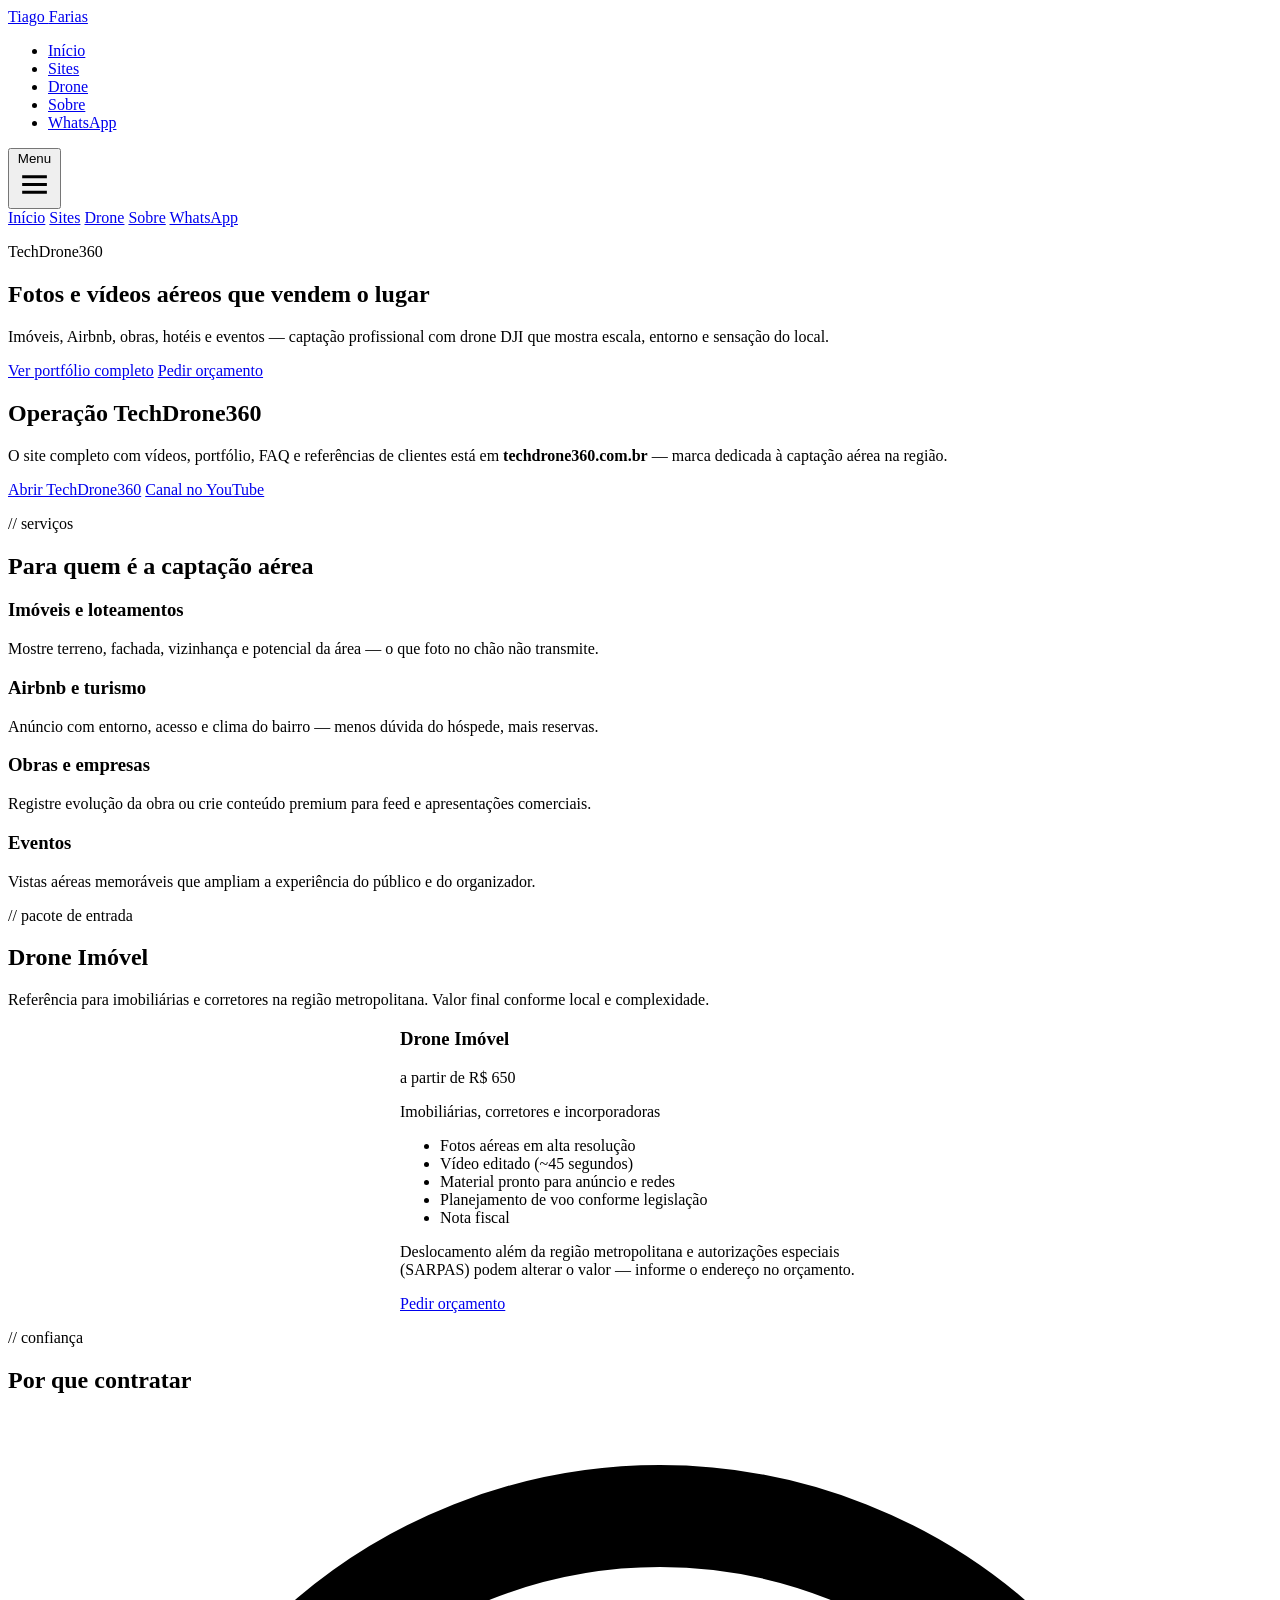
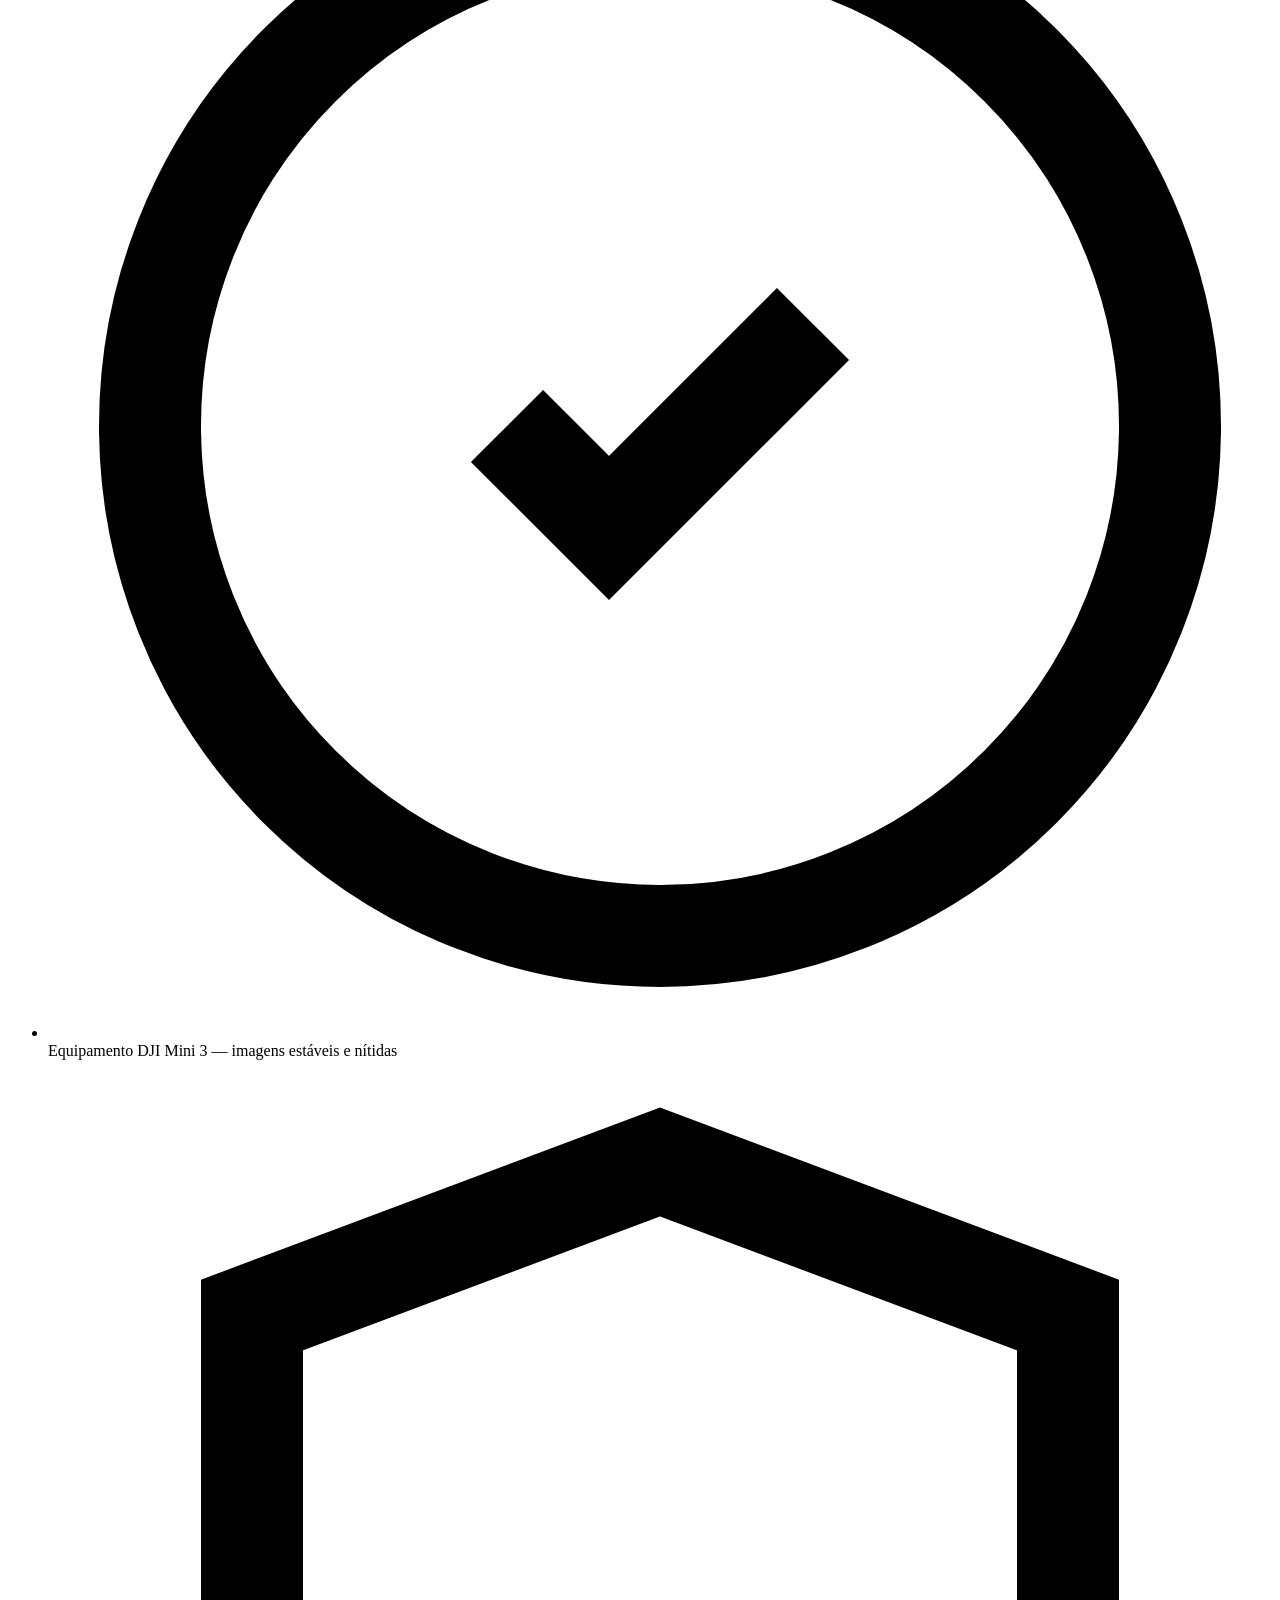
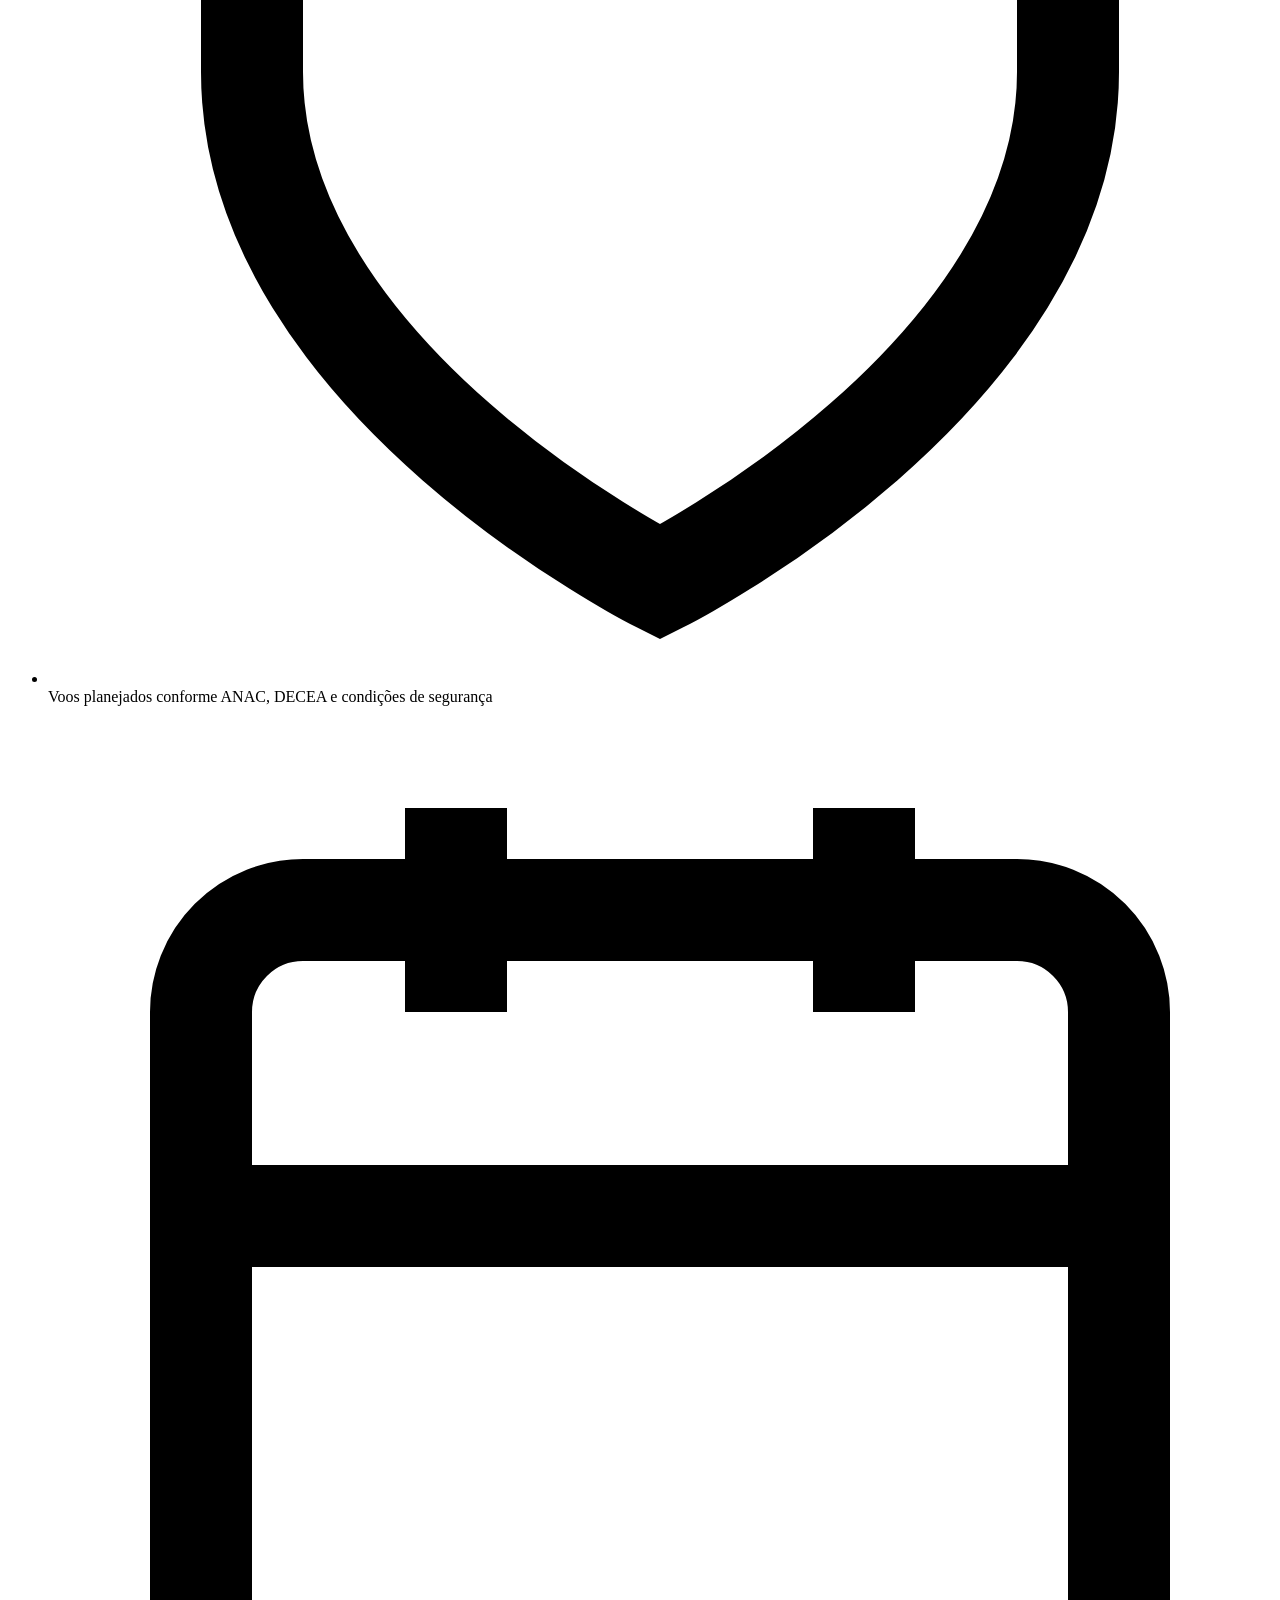
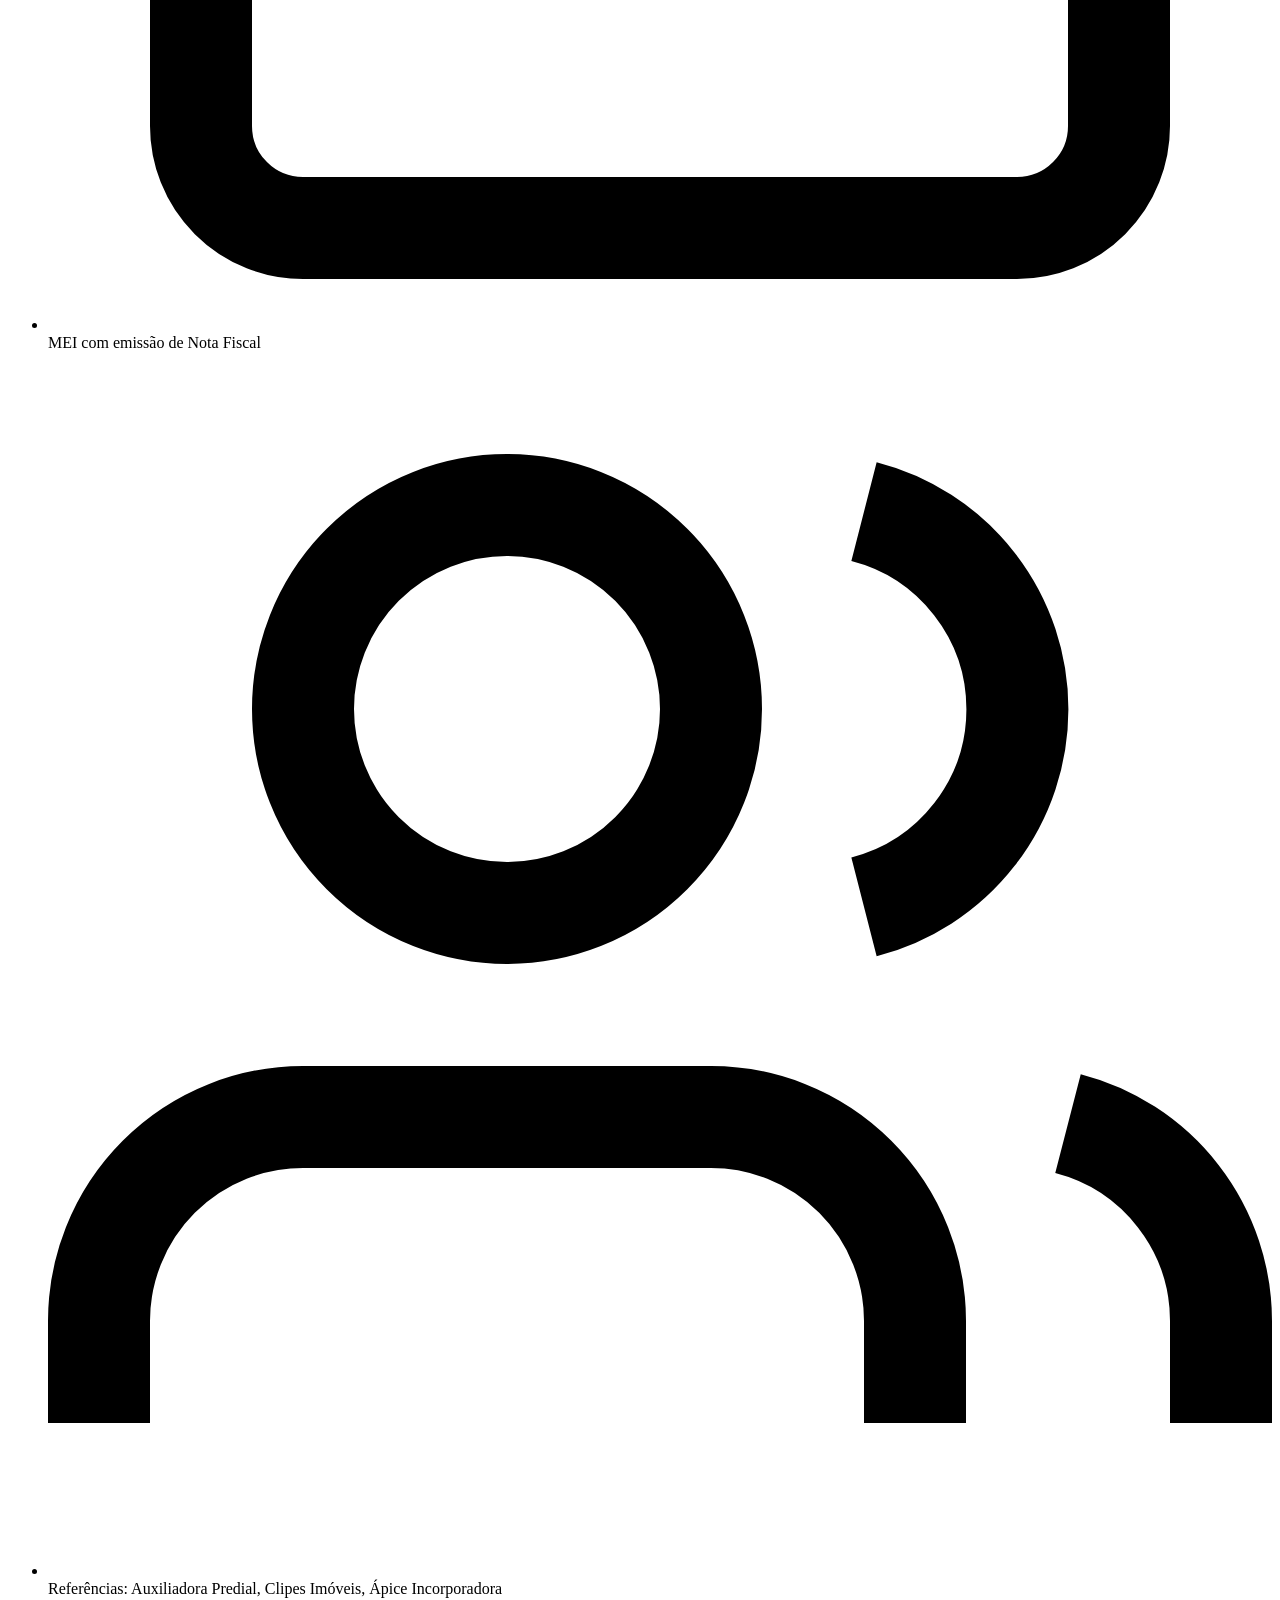
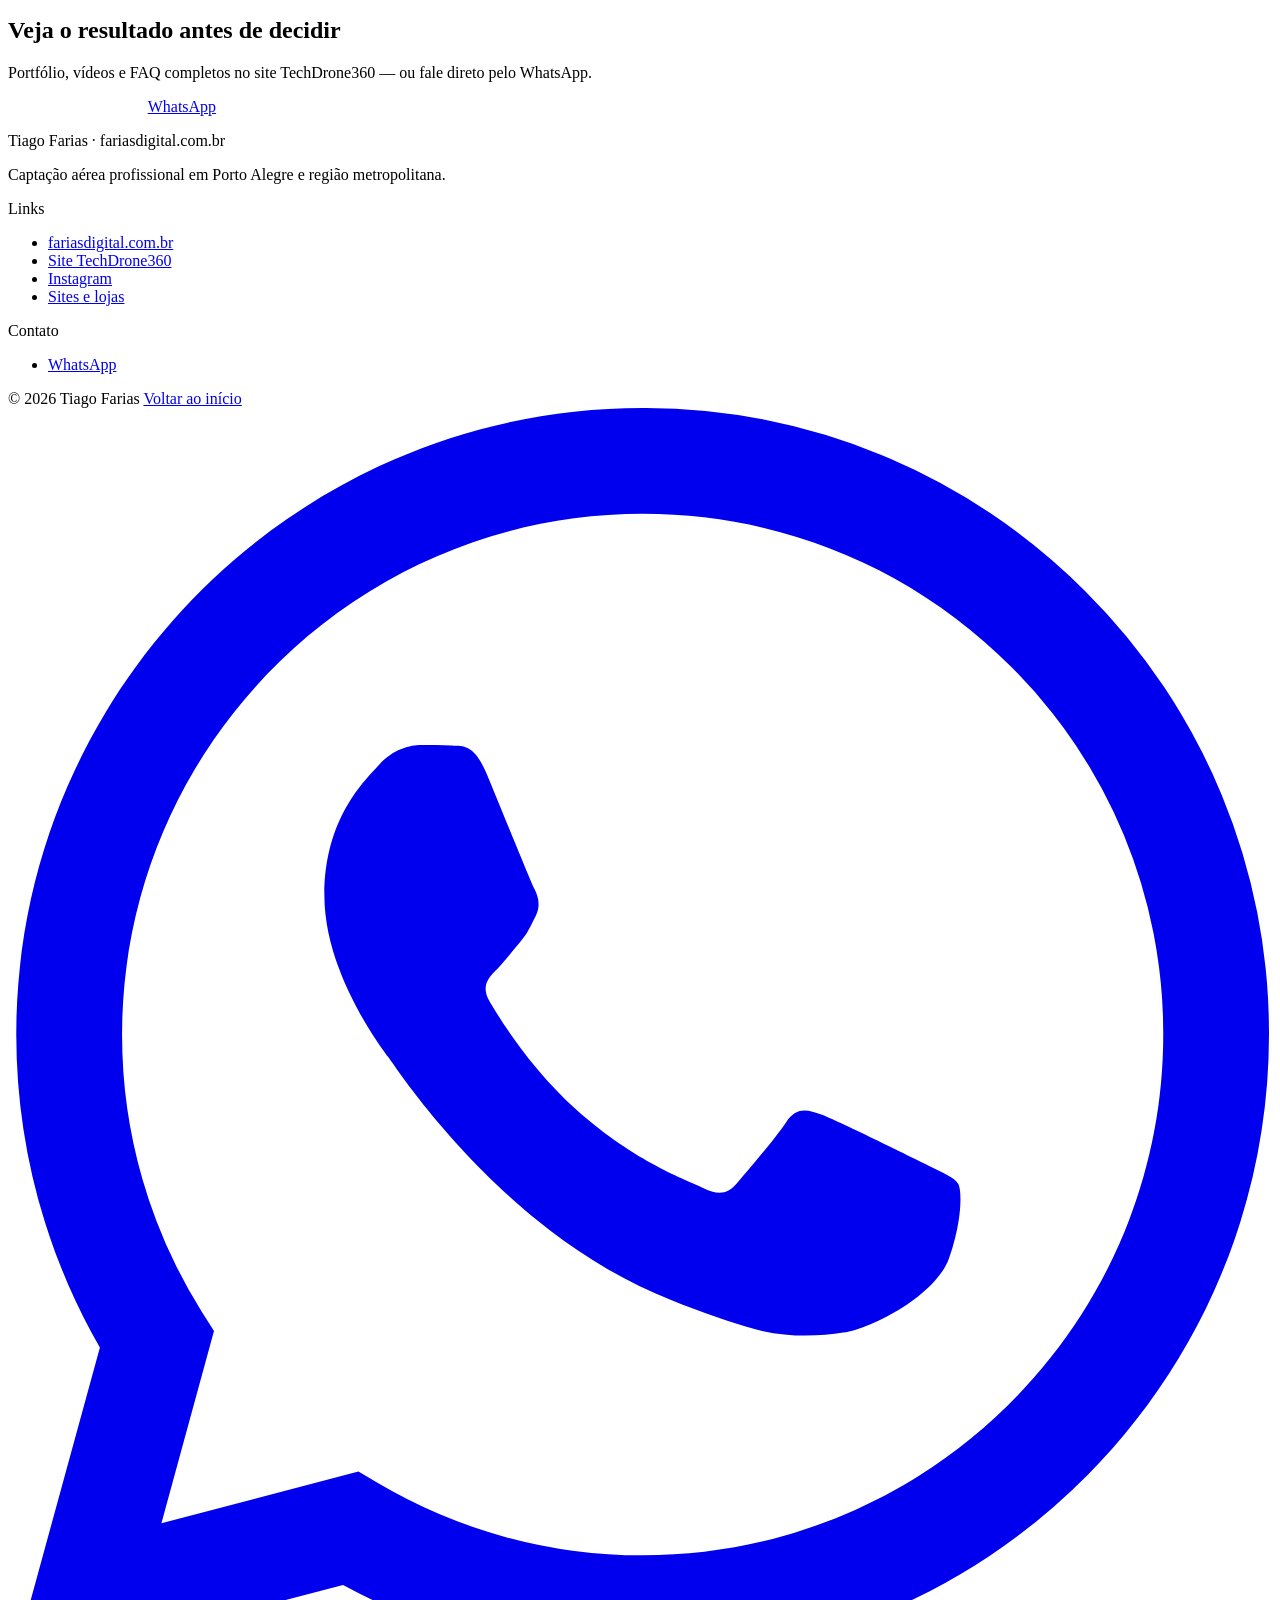
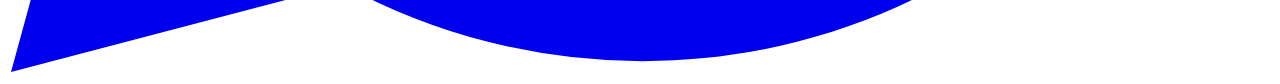
==== drone/index.html @ 65a1ec2e "Align site copy and branding with fariasdigital.com.br as the live domain. Centralize domain referen" ====
<!DOCTYPE html>
<html lang="pt-BR">
<head>
  <meta charset="UTF-8">
  <meta name="viewport" content="width=device-width, initial-scale=1.0, viewport-fit=cover">
  <title>Imagens aéreas com drone | Tiago Farias — TechDrone360</title>
  <meta name="description" content="Fotos e vídeos aéreos com drone DJI para imóveis, Airbnb, obras e eventos. A partir de R$ 650. Nota Fiscal. Porto Alegre e região.">
  <meta name="robots" content="index, follow">
  <link rel="canonical" href="https://fariasdigital.com.br/drone/">
  <link rel="preconnect" href="https://fonts.googleapis.com">
  <link rel="preconnect" href="https://fonts.gstatic.com" crossorigin>
  <meta name="theme-color" content="#060b14">
  <link href="https://fonts.googleapis.com/css2?family=JetBrains+Mono:wght@400;500&family=Plus+Jakarta+Sans:ital,wght@0,400;0,500;0,600;0,700;0,800;1,400&display=swap" rel="stylesheet">
  <link rel="stylesheet" href="../assets/css/main.css">
</head>
<body>
  <div class="scroll-progress" aria-hidden="true"><div class="scroll-progress__bar" data-scroll-progress></div></div>
  <div class="ambient" aria-hidden="true">
    <div class="ambient__grid"></div>
    <div class="ambient__particles" data-particles></div>
    <div class="ambient__cursor" data-cursor-glow></div>
    <div class="ambient__orb ambient__orb--1"></div>
    <div class="ambient__orb ambient__orb--2"></div>
    <div class="ambient__orb ambient__orb--3"></div>
    <div class="ambient__scan"></div>
  </div>
  <header class="site-header">
    <div class="container site-header__inner">
      <a href="../" class="logo">Tiago <span>Farias</span></a>
      <nav aria-label="Principal">
        <ul class="site-nav">
          <li><a href="../">Início</a></li>
          <li><a href="../sites/">Sites</a></li>
          <li><a href="../drone/" class="is-active">Drone</a></li>
          <li><a href="../sobre/">Sobre</a></li>
          <li><a href="#" data-wa="drone" class="btn btn--whatsapp">WhatsApp</a></li>
        </ul>
      </nav>
      <button type="button" class="nav-toggle" data-nav-toggle aria-expanded="false" aria-controls="mobile-nav">
        <span class="sr-only">Menu</span>
        <svg viewBox="0 0 24 24" fill="none" stroke="currentColor" stroke-width="2" aria-hidden="true"><path d="M4 7h16M4 12h16M4 17h16"/></svg>
      </button>
    </div>
    <div class="container mobile-nav" id="mobile-nav" data-mobile-nav>
      <a href="../">Início</a>
      <a href="../sites/">Sites</a>
      <a href="../drone/">Drone</a>
      <a href="../sobre/">Sobre</a>
      <a href="#" data-wa="drone" class="btn btn--whatsapp btn--block">WhatsApp</a>
    </div>
  </header>

  <main>
    <section class="hero hero--compact">
      <div class="container">
        <p class="hero__eyebrow" data-reveal><span class="hero__eyebrow-dot"></span> TechDrone360</p>
        <h1 class="hero__title" data-reveal data-reveal-delay="1">
          <span class="hero__title-line">Fotos e vídeos aéreos que</span>
          <span class="hero__title-line hero__title-line--accent">vendem o lugar</span>
        </h1>
        <p class="hero__subtitle" data-reveal data-reveal-delay="2">Imóveis, Airbnb, obras, hotéis e eventos — captação profissional com drone DJI que mostra escala, entorno e sensação do local.</p>
        <div class="hero__actions" data-reveal data-reveal-delay="3">
          <a href="https://techdrone360.com.br" class="btn btn--primary btn--lg" target="_blank" rel="noopener">Ver portfólio completo</a>
          <a href="#" data-wa="drone" class="btn btn--whatsapp btn--lg">Pedir orçamento</a>
        </div>
      </div>
    </section>

    <section class="section section--alt">
      <div class="container">
        <div class="drone-hero-card" data-reveal="scale">
          <h2 class="drone-hero-card__title">Operação TechDrone360</h2>
          <p>O site completo com vídeos, portfólio, FAQ e referências de clientes está em <strong>techdrone360.com.br</strong> — marca dedicada à captação aérea na região.</p>
          <div class="hero__actions" style="margin-bottom:0;">
            <a href="https://techdrone360.com.br" class="btn btn--outline btn--lg" target="_blank" rel="noopener">Abrir TechDrone360</a>
            <a href="https://www.youtube.com/@techdrone360" class="btn btn--outline btn--lg" target="_blank" rel="noopener">Canal no YouTube</a>
          </div>
        </div>
      </div>
    </section>

    <section class="section">
      <div class="container">
        <header class="section__header" data-reveal>
          <p class="section__eyebrow">// serviços</p>
          <h2 class="section__title">Para quem é a captação aérea</h2>
        </header>
        <div class="service-grid">
          <article class="service-card" data-reveal data-reveal-delay="1" data-tilt>
            <h3 class="service-card__title">Imóveis e loteamentos</h3>
            <p class="service-card__text">Mostre terreno, fachada, vizinhança e potencial da área — o que foto no chão não transmite.</p>
          </article>
          <article class="service-card" data-reveal data-reveal-delay="2" data-tilt>
            <h3 class="service-card__title">Airbnb e turismo</h3>
            <p class="service-card__text">Anúncio com entorno, acesso e clima do bairro — menos dúvida do hóspede, mais reservas.</p>
          </article>
          <article class="service-card" data-reveal data-reveal-delay="3" data-tilt>
            <h3 class="service-card__title">Obras e empresas</h3>
            <p class="service-card__text">Registre evolução da obra ou crie conteúdo premium para feed e apresentações comerciais.</p>
          </article>
          <article class="service-card" data-reveal data-reveal-delay="4" data-tilt>
            <h3 class="service-card__title">Eventos</h3>
            <p class="service-card__text">Vistas aéreas memoráveis que ampliam a experiência do público e do organizador.</p>
          </article>
        </div>
      </div>
    </section>

    <section class="section section--alt" id="pacote-drone">
      <div class="container">
        <header class="section__header section__header--center" data-reveal>
          <p class="section__eyebrow">// pacote de entrada</p>
          <h2 class="section__title">Drone Imóvel</h2>
          <p class="section__lead">Referência para imobiliárias e corretores na região metropolitana. Valor final conforme local e complexidade.</p>
        </header>
        <article class="package-card package-card--featured" style="max-width:480px;margin-inline:auto;" data-reveal="scale" data-reveal-delay="1">
          <h3 class="package-card__name">Drone Imóvel</h3>
          <p class="package-card__price">a partir de R$ 650</p>
          <p class="package-card__audience">Imobiliárias, corretores e incorporadoras</p>
          <ul class="package-card__list">
            <li>Fotos aéreas em alta resolução</li>
            <li>Vídeo editado (~45 segundos)</li>
            <li>Material pronto para anúncio e redes</li>
            <li>Planejamento de voo conforme legislação</li>
            <li>Nota fiscal</li>
          </ul>
          <p class="package-card__note">Deslocamento além da região metropolitana e autorizações especiais (SARPAS) podem alterar o valor — informe o endereço no orçamento.</p>
          <a href="#" data-wa="pacoteDrone" class="btn btn--whatsapp btn--block">Pedir orçamento</a>
        </article>
      </div>
    </section>

    <section class="section">
      <div class="container">
        <header class="section__header" data-reveal>
          <p class="section__eyebrow">// confiança</p>
          <h2 class="section__title">Por que contratar</h2>
        </header>
        <ul class="trust-bar" style="flex-direction:column;align-items:flex-start;gap:0.85rem;" data-reveal data-reveal-delay="1">
          <li>
            <svg viewBox="0 0 24 24" fill="none" stroke="currentColor" stroke-width="2" aria-hidden="true"><path d="M9 12l2 2 4-4"/><circle cx="12" cy="12" r="10"/></svg>
            Equipamento DJI Mini 3 — imagens estáveis e nítidas
          </li>
          <li>
            <svg viewBox="0 0 24 24" fill="none" stroke="currentColor" stroke-width="2" aria-hidden="true"><path d="M12 22s8-4 8-10V5l-8-3-8 3v7c0 6 8 10 8 10z"/></svg>
            Voos planejados conforme ANAC, DECEA e condições de segurança
          </li>
          <li>
            <svg viewBox="0 0 24 24" fill="none" stroke="currentColor" stroke-width="2" aria-hidden="true"><rect x="3" y="4" width="18" height="18" rx="2"/><path d="M16 2v4M8 2v4M3 10h18"/></svg>
            MEI com emissão de Nota Fiscal
          </li>
          <li>
            <svg viewBox="0 0 24 24" fill="none" stroke="currentColor" stroke-width="2" aria-hidden="true"><path d="M17 21v-2a4 4 0 0 0-4-4H5a4 4 0 0 0-4 4v2"/><circle cx="9" cy="7" r="4"/><path d="M23 21v-2a4 4 0 0 0-3-3.87M16 3.13a4 4 0 0 1 0 7.75"/></svg>
            Referências: Auxiliadora Predial, Clipes Imóveis, Ápice Incorporadora
          </li>
        </ul>
      </div>
    </section>

    <section class="cta-band">
      <div class="container">
        <h2 class="cta-band__title" data-reveal>Veja o resultado antes de decidir</h2>
        <p class="cta-band__text" data-reveal data-reveal-delay="1">Portfólio, vídeos e FAQ completos no site TechDrone360 — ou fale direto pelo WhatsApp.</p>
        <div class="hero__actions" style="justify-content:center;margin-bottom:0;" data-reveal data-reveal-delay="2">
          <a href="https://techdrone360.com.br" class="btn btn--outline btn--lg" style="border-color:rgba(255,255,255,0.4);color:#fff;" target="_blank" rel="noopener">techdrone360.com.br</a>
          <a href="#" data-wa="drone" class="btn btn--whatsapp btn--lg">WhatsApp</a>
        </div>
      </div>
    </section>
  </main>

  <footer class="site-footer">
    <div class="container">
      <div class="footer-grid">
        <div>
          <p class="footer__brand">Tiago Farias · <span data-dominio>fariasdigital.com.br</span></p>
          <p>Captação aérea profissional em <span data-region></span>.</p>
        </div>
        <div>
          <p class="footer__title">Links</p>
          <ul class="footer__links">
            <li><a href="#" data-dominio-link data-dominio>fariasdigital.com.br</a></li>
            <li><a href="https://techdrone360.com.br" target="_blank" rel="noopener">Site TechDrone360</a></li>
            <li><a href="https://www.instagram.com/techdrone360/" target="_blank" rel="noopener">Instagram</a></li>
            <li><a href="../sites/">Sites e lojas</a></li>
          </ul>
        </div>
        <div>
          <p class="footer__title">Contato</p>
          <ul class="footer__links">
            <li><a href="#" data-wa="drone">WhatsApp</a></li>
          </ul>
        </div>
      </div>
      <div class="footer__bottom">
        <span>© <span data-year></span> Tiago Farias</span>
        <a href="../">Voltar ao início</a>
      </div>
    </div>
  </footer>

  <a href="#" data-wa="drone" class="wa-float" aria-label="WhatsApp">
    <svg viewBox="0 0 24 24" fill="currentColor" aria-hidden="true"><path d="M17.472 14.382c-.297-.149-1.758-.867-2.03-.967-.273-.099-.471-.148-.67.15-.197.297-.767.966-.94 1.164-.173.199-.347.223-.644.075-.297-.15-1.255-.463-2.39-1.475-.883-.788-1.48-1.761-1.653-2.059-.173-.297-.018-.458.13-.606.134-.133.298-.347.446-.52.149-.174.198-.298.298-.497.099-.198.05-.371-.025-.52-.075-.149-.669-1.612-.916-2.207-.242-.579-.487-.5-.669-.51-.173-.008-.371-.01-.57-.01-.198 0-.52.074-.792.372-.272.297-1.04 1.016-1.04 2.479 0 1.462 1.065 2.875 1.213 3.074.149.198 2.096 3.2 5.077 4.487.709.306 1.262.489 1.694.625.712.227 1.36.195 1.871.118.571-.085 1.758-.719 2.006-1.413.248-.694.248-1.289.173-1.413-.074-.124-.272-.198-.57-.347m-5.421 7.403h-.004a9.87 9.87 0 01-5.031-1.378l-.361-.214-3.741.982.998-3.648-.235-.374a9.86 9.86 0 01-1.51-5.26c.001-5.45 4.436-9.884 9.888-9.884 2.64 0 5.122 1.03 6.988 2.898a9.825 9.825 0 012.893 6.994c-.003 5.45-4.435 9.884-9.884 9.884m8.413-18.297A11.815 11.815 0 0012.05 0C5.495 0 .16 5.335.157 11.892c0 2.096.547 4.142 1.588 5.945L.057 24l6.305-1.654a11.882 11.882 0 005.683 1.448h.005c6.554 0 11.89-5.335 11.893-11.893a11.821 11.821 0 00-3.48-8.413z"/></svg>
  </a>

  <script src="../assets/js/config.js"></script>
  <script src="../assets/js/animations.js"></script>
  <script src="../assets/js/main.js"></script>
</body>
</html>
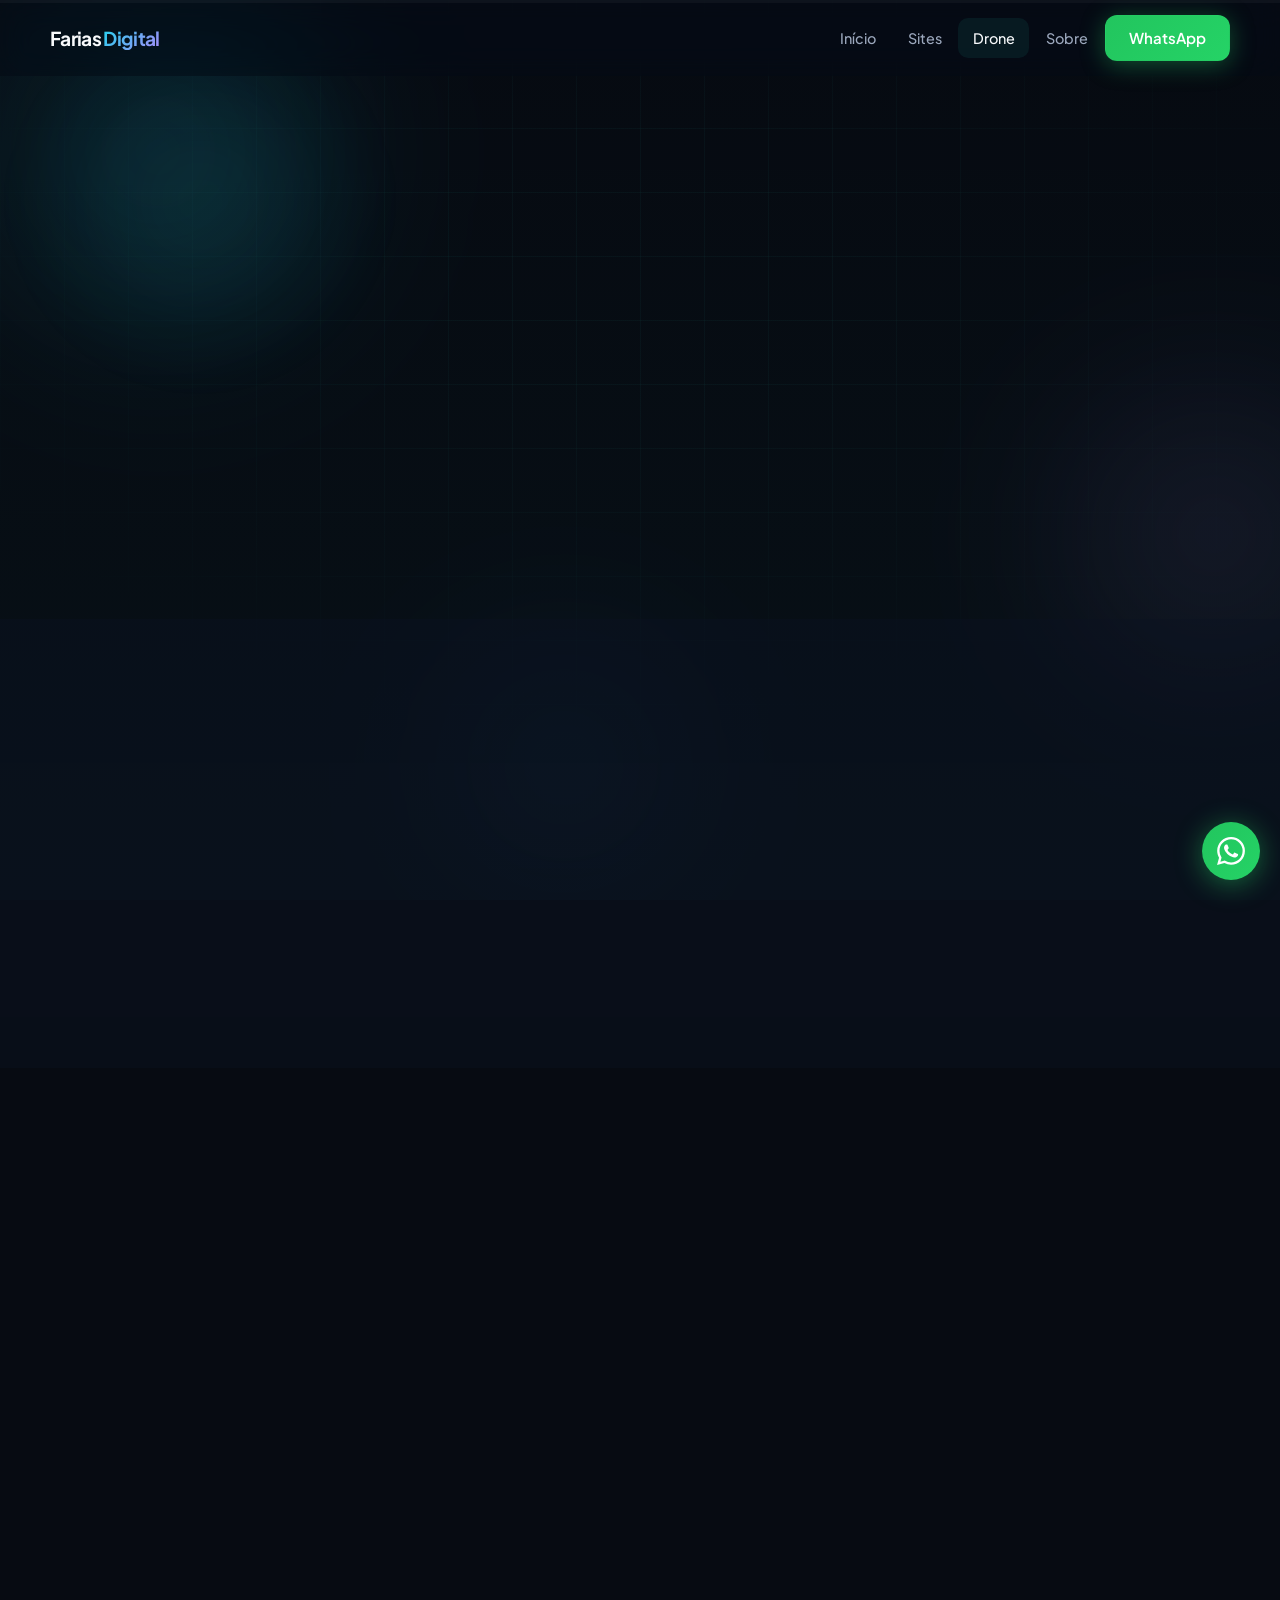
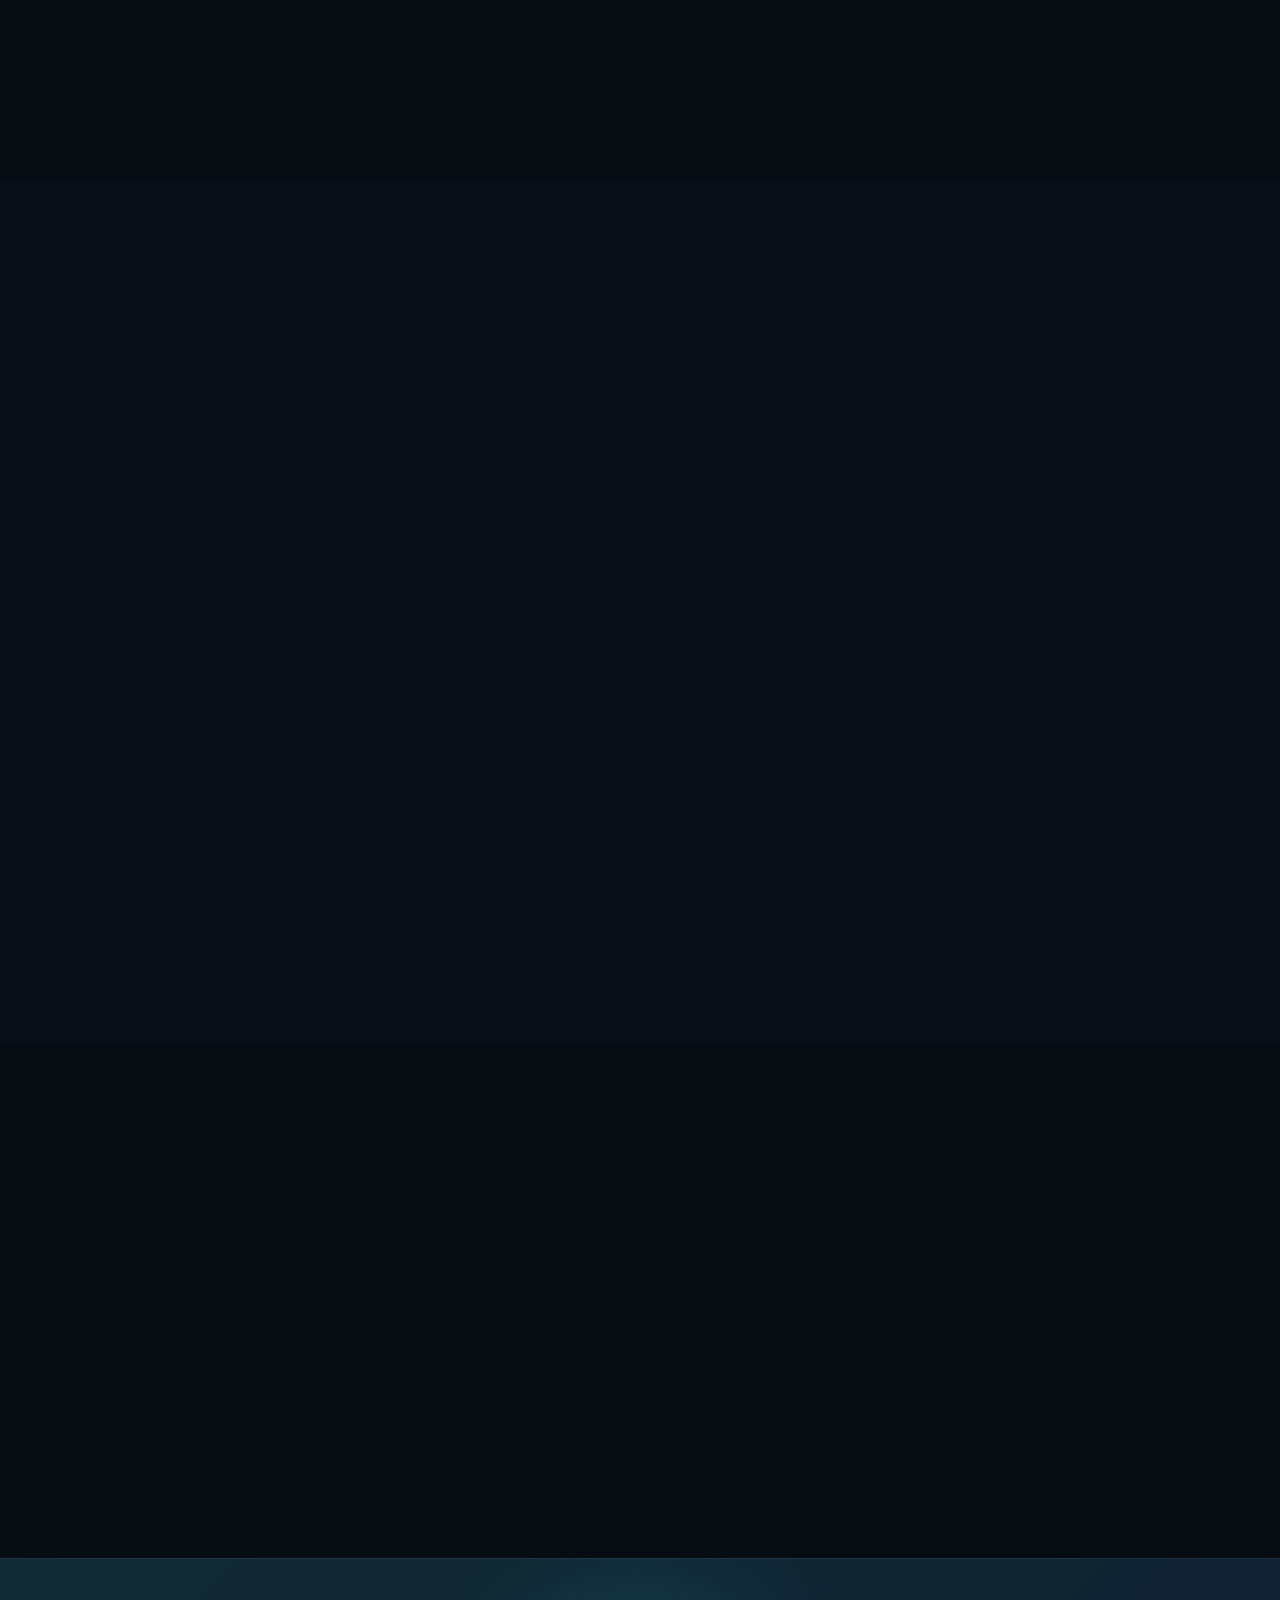
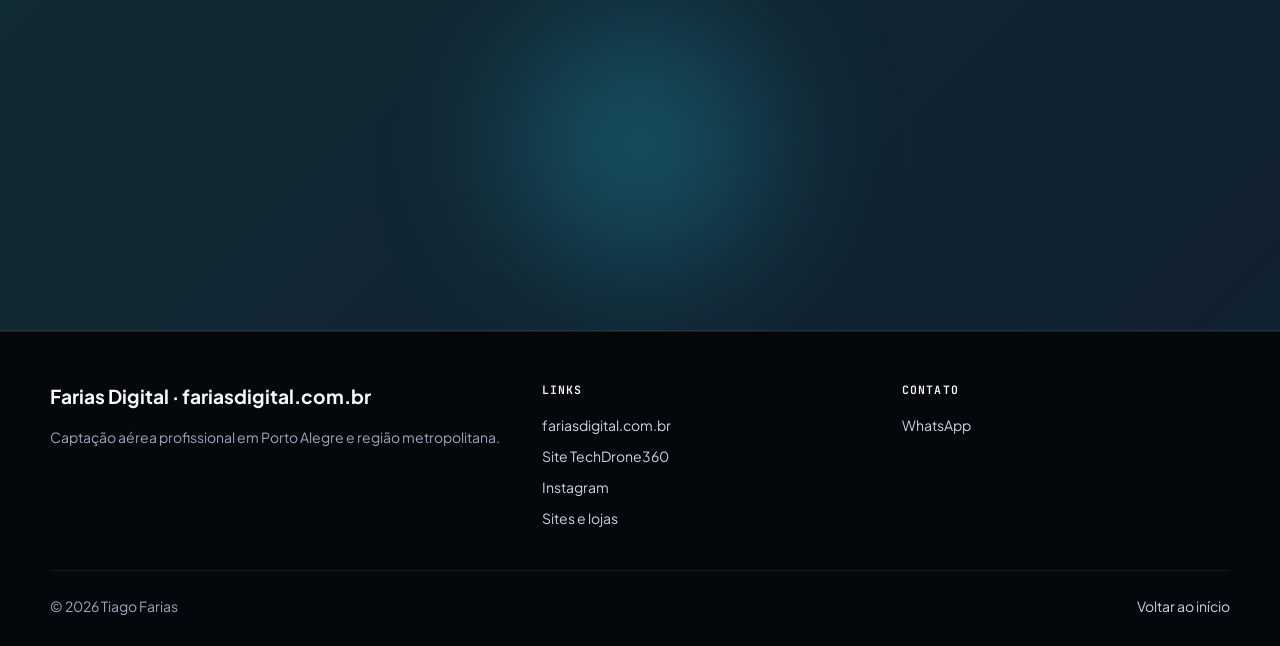
==== commit 9f553862: "Improve local SEO with meta tags, structured data, and FAQ section. Add Open Graph, geo tags, JSON-L" ====
--- a/drone/index.html
+++ b/drone/index.html
@@ -1,17 +1,33 @@
 <!DOCTYPE html>
-<html lang="pt-BR">
+<html lang="pt-BR" data-seo-page="drone">
 <head>
   <meta charset="UTF-8">
   <meta name="viewport" content="width=device-width, initial-scale=1.0, viewport-fit=cover">
-  <title>Imagens aéreas com drone | Tiago Farias — TechDrone360</title>
-  <meta name="description" content="Fotos e vídeos aéreos com drone DJI para imóveis, Airbnb, obras e eventos. A partir de R$ 650. Nota Fiscal. Porto Alegre e região.">
-  <meta name="robots" content="index, follow">
+  <title>Drone para Imóveis e Empresas em Porto Alegre | Farias Digital</title>
+  <meta name="description" content="Fotos e vídeos aéreos 4K com drone DJI para imóveis, Airbnb, obras e eventos. A partir de R$ 650. Nota Fiscal. Porto Alegre e região metropolitana.">
+  <meta name="robots" content="index, follow, max-image-preview:large, max-snippet:-1, max-video-preview:-1">
+  <meta name="geo.region" content="BR-RS">
+  <meta name="geo.placename" content="Porto Alegre">
+  <meta name="ICBM" content="-30.0346, -51.2177">
   <link rel="canonical" href="https://fariasdigital.com.br/drone/">
+  <link rel="icon" href="../assets/img/favicon.svg" type="image/svg+xml">
   <link rel="preconnect" href="https://fonts.googleapis.com">
   <link rel="preconnect" href="https://fonts.gstatic.com" crossorigin>
   <meta name="theme-color" content="#060b14">
   <link href="https://fonts.googleapis.com/css2?family=JetBrains+Mono:wght@400;500&family=Plus+Jakarta+Sans:ital,wght@0,400;0,500;0,600;0,700;0,800;1,400&display=swap" rel="stylesheet">
   <link rel="stylesheet" href="../assets/css/main.css">
+  <meta property="og:type" content="website">
+  <meta property="og:title" content="Drone para Imóveis e Empresas em Porto Alegre | Farias Digital">
+  <meta property="og:description" content="Fotos e vídeos aéreos 4K com drone DJI para imóveis, Airbnb, obras e eventos. A partir de R$ 650.">
+  <meta property="og:url" content="https://fariasdigital.com.br/drone/">
+  <meta property="og:site_name" content="Farias Digital">
+  <meta property="og:locale" content="pt_BR">
+  <meta property="og:image" content="https://fariasdigital.com.br/assets/img/og-image.png">
+  <meta property="og:image:alt" content="Farias Digital — captação aérea com drone em Porto Alegre">
+  <meta name="twitter:card" content="summary_large_image">
+  <meta name="twitter:title" content="Drone para Imóveis e Empresas em Porto Alegre | Farias Digital">
+  <meta name="twitter:description" content="Fotos e vídeos aéreos 4K com drone DJI. A partir de R$ 650. Nota Fiscal.">
+  <meta name="twitter:image" content="https://fariasdigital.com.br/assets/img/og-image.png">
 </head>
 <body>
   <div class="scroll-progress" aria-hidden="true"><div class="scroll-progress__bar" data-scroll-progress></div></div>
@@ -26,7 +42,7 @@
   </div>
   <header class="site-header">
     <div class="container site-header__inner">
-      <a href="../" class="logo">Tiago <span>Farias</span></a>
+      <a href="../" class="logo" data-logo>Farias <span>Digital</span></a>
       <nav aria-label="Principal">
         <ul class="site-nav">
           <li><a href="../">Início</a></li>
@@ -173,7 +189,7 @@
     <div class="container">
       <div class="footer-grid">
         <div>
-          <p class="footer__brand">Tiago Farias · <span data-dominio>fariasdigital.com.br</span></p>
+          <p class="footer__brand">Farias Digital · <span data-dominio>fariasdigital.com.br</span></p>
           <p>Captação aérea profissional em <span data-region></span>.</p>
         </div>
         <div>
@@ -204,6 +220,7 @@
   </a>
 
   <script src="../assets/js/config.js"></script>
+  <script src="../assets/js/seo.js"></script>
   <script src="../assets/js/animations.js"></script>
   <script src="../assets/js/main.js"></script>
 </body>
--- a/assets/css/main.css
+++ b/assets/css/main.css
@@ -0,0 +1,2379 @@
+:root {
+  --color-bg: #070b12;
+  --color-bg-elevated: #0d1320;
+  --color-surface: rgba(17, 24, 39, 0.72);
+  --color-surface-solid: #131b2e;
+  --color-surface-light: rgba(255, 255, 255, 0.03);
+  --color-text: #f8fafc;
+  --color-muted: #9ca8bd;
+  --color-border: rgba(148, 163, 184, 0.12);
+  --color-border-bright: rgba(6, 182, 212, 0.38);
+  --color-primary: #22d3ee;
+  --color-primary-dark: #06b6d4;
+  --color-primary-glow: rgba(34, 211, 238, 0.35);
+  --color-accent: #a78bfa;
+  --color-accent-glow: rgba(167, 139, 250, 0.35);
+  --color-whatsapp: #25d366;
+  --color-whatsapp-dark: #1da851;
+  --font-sans: 'Plus Jakarta Sans', system-ui, -apple-system, sans-serif;
+  --font-display: 'Plus Jakarta Sans', system-ui, -apple-system, sans-serif;
+  --font-mono: 'JetBrains Mono', ui-monospace, monospace;
+  /* Type scale */
+  --text-xs: 0.75rem;
+  --text-sm: 0.875rem;
+  --text-base: 1rem;
+  --text-lg: 1.125rem;
+  --text-xl: 1.25rem;
+  --text-2xl: clamp(1.75rem, 3.5vw, 2.25rem);
+  --text-hero: clamp(2.125rem, 5.2vw, 3.5rem);
+  --text-hero-accent: clamp(2.375rem, 5.8vw, 3.85rem);
+  --leading-tight: 1.1;
+  --leading-snug: 1.35;
+  --leading-body: 1.7;
+  --tracking-tight: -0.035em;
+  --tracking-tighter: -0.045em;
+  --tracking-wide: 0.12em;
+  --radius: 14px;
+  --radius-lg: 22px;
+  --shadow: 0 8px 32px rgba(0, 0, 0, 0.35);
+  --shadow-glow: 0 0 60px rgba(45, 212, 191, 0.12);
+  --max-width: 1180px;
+  --header-h: 76px;
+  --ease-out-expo: cubic-bezier(0.16, 1, 0.3, 1);
+  --ease-spring: cubic-bezier(0.34, 1.56, 0.64, 1);
+}
+
+*, *::before, *::after { box-sizing: border-box; }
+
+html {
+  scroll-behavior: smooth;
+  -webkit-text-size-adjust: 100%;
+}
+
+body {
+  margin: 0;
+  font-family: var(--font-sans);
+  font-size: var(--text-base);
+  font-weight: 400;
+  line-height: var(--leading-body);
+  color: var(--color-text);
+  background: var(--color-bg);
+  overflow-x: hidden;
+  -webkit-font-smoothing: antialiased;
+  -moz-osx-font-smoothing: grayscale;
+  text-rendering: optimizeLegibility;
+  font-feature-settings: 'kern' 1, 'liga' 1, 'calt' 1;
+}
+
+img { max-width: 100%; height: auto; display: block; }
+
+a { color: var(--color-primary); text-decoration: none; transition: color 0.2s; }
+a:hover { color: var(--color-accent); }
+
+.sr-only {
+  position: absolute;
+  width: 1px; height: 1px;
+  padding: 0; margin: -1px;
+  overflow: hidden;
+  clip: rect(0, 0, 0, 0);
+  white-space: nowrap;
+  border: 0;
+}
+
+/* —— Ambient background —— */
+.ambient {
+  position: fixed;
+  inset: 0;
+  z-index: -1;
+  pointer-events: none;
+  overflow: hidden;
+}
+
+.ambient__grid {
+  position: absolute;
+  inset: 0;
+  background-image:
+    linear-gradient(rgba(45, 212, 191, 0.04) 1px, transparent 1px),
+    linear-gradient(90deg, rgba(45, 212, 191, 0.04) 1px, transparent 1px);
+  background-size: 64px 64px;
+  mask-image: radial-gradient(ellipse 80% 70% at 50% 30%, black 20%, transparent 75%);
+  animation: grid-drift 40s linear infinite;
+}
+
+.ambient__orb {
+  position: absolute;
+  border-radius: 50%;
+  filter: blur(80px);
+  opacity: 0.55;
+  animation: orb-float 18s ease-in-out infinite;
+}
+
+.ambient__orb--1 {
+  width: 520px; height: 520px;
+  top: -12%; left: -8%;
+  background: radial-gradient(circle, rgba(34, 211, 238, 0.28), transparent 70%);
+}
+
+.ambient__orb--2 {
+  width: 440px; height: 440px;
+  top: 35%; right: -12%;
+  background: radial-gradient(circle, rgba(167, 139, 250, 0.22), transparent 70%);
+  animation-delay: -6s;
+  animation-duration: 22s;
+}
+
+.ambient__orb--3 {
+  width: 360px; height: 360px;
+  bottom: -5%; left: 30%;
+  background: radial-gradient(circle, rgba(59, 130, 246, 0.18), transparent 70%);
+  animation-delay: -12s;
+  animation-duration: 26s;
+}
+
+.ambient__scan {
+  position: absolute;
+  inset: 0;
+  background: linear-gradient(180deg, transparent 0%, rgba(45, 212, 191, 0.03) 50%, transparent 100%);
+  background-size: 100% 200%;
+  animation: scan-line 8s ease-in-out infinite;
+}
+
+@keyframes grid-drift {
+  0% { transform: translate(0, 0); }
+  100% { transform: translate(64px, 64px); }
+}
+
+@keyframes orb-float {
+  0%, 100% { transform: translate(0, 0) scale(1); }
+  33% { transform: translate(30px, -40px) scale(1.05); }
+  66% { transform: translate(-20px, 25px) scale(0.95); }
+}
+
+@keyframes scan-line {
+  0%, 100% { background-position: 0 -100%; }
+  50% { background-position: 0 100%; }
+}
+
+.ambient__particles {
+  position: absolute;
+  inset: 0;
+  overflow: hidden;
+}
+
+.particle {
+  position: absolute;
+  border-radius: 50%;
+  background: var(--color-primary);
+  box-shadow: 0 0 6px var(--color-primary-glow);
+  animation: particle-float 14s ease-in-out infinite;
+}
+
+@keyframes particle-float {
+  0%, 100% { transform: translate(0, 0) scale(1); opacity: 0.2; }
+  25% { transform: translate(12px, -18px) scale(1.2); opacity: 0.7; }
+  50% { transform: translate(-8px, -32px) scale(0.9); opacity: 0.35; }
+  75% { transform: translate(16px, -12px) scale(1.1); opacity: 0.55; }
+}
+
+.ambient__cursor {
+  position: fixed;
+  top: 0;
+  left: 0;
+  width: 400px;
+  height: 400px;
+  border-radius: 50%;
+  background: radial-gradient(circle, rgba(34, 211, 238, 0.12), transparent 65%);
+  filter: blur(40px);
+  pointer-events: none;
+  z-index: -1;
+  opacity: 0.85;
+  will-change: transform;
+}
+
+/* —— Scroll progress —— */
+.scroll-progress {
+  position: fixed;
+  top: 0;
+  left: 0;
+  right: 0;
+  height: 3px;
+  z-index: 300;
+  background: rgba(255, 255, 255, 0.04);
+}
+
+.scroll-progress__bar {
+  height: 100%;
+  width: 0;
+  background: linear-gradient(90deg, var(--color-primary-dark), var(--color-primary), var(--color-accent));
+  box-shadow: 0 0 12px var(--color-primary-glow);
+  transition: width 0.08s linear;
+}
+
+/* —— Scroll reveal —— */
+[data-reveal] {
+  opacity: 0;
+  transform: translateY(36px);
+  transition:
+    opacity 0.85s var(--ease-out-expo),
+    transform 0.85s var(--ease-out-expo);
+}
+
+[data-reveal].is-visible {
+  opacity: 1;
+  transform: translateY(0);
+}
+
+[data-reveal="left"] { transform: translateX(-40px); }
+[data-reveal="left"].is-visible { transform: translateX(0); }
+
+[data-reveal="right"] { transform: translateX(40px); }
+[data-reveal="right"].is-visible { transform: translateX(0); }
+
+[data-reveal="scale"] { transform: scale(0.92); }
+[data-reveal="scale"].is-visible { transform: scale(1); }
+
+[data-reveal-delay="1"] { transition-delay: 0.1s; }
+[data-reveal-delay="2"] { transition-delay: 0.2s; }
+[data-reveal-delay="3"] { transition-delay: 0.3s; }
+[data-reveal-delay="4"] { transition-delay: 0.4s; }
+[data-reveal-delay="5"] { transition-delay: 0.5s; }
+[data-reveal-delay="6"] { transition-delay: 0.6s; }
+
+/* Stagger children */
+[data-stagger] [data-stagger-item] {
+  opacity: 0;
+  transform: translateY(24px);
+  transition:
+    opacity 0.65s var(--ease-out-expo),
+    transform 0.65s var(--ease-out-expo);
+}
+
+[data-stagger].is-staggered [data-stagger-item],
+[data-stagger].is-visible [data-stagger-item] {
+  opacity: 1;
+  transform: translateY(0);
+}
+
+[data-stagger].is-staggered [data-stagger-item]:nth-child(1),
+[data-stagger].is-visible [data-stagger-item]:nth-child(1) { transition-delay: 0.05s; }
+[data-stagger].is-staggered [data-stagger-item]:nth-child(2),
+[data-stagger].is-visible [data-stagger-item]:nth-child(2) { transition-delay: 0.12s; }
+[data-stagger].is-staggered [data-stagger-item]:nth-child(3),
+[data-stagger].is-visible [data-stagger-item]:nth-child(3) { transition-delay: 0.19s; }
+[data-stagger].is-staggered [data-stagger-item]:nth-child(4),
+[data-stagger].is-visible [data-stagger-item]:nth-child(4) { transition-delay: 0.26s; }
+[data-stagger].is-staggered [data-stagger-item]:nth-child(5),
+[data-stagger].is-visible [data-stagger-item]:nth-child(5) { transition-delay: 0.33s; }
+[data-stagger].is-staggered [data-stagger-item]:nth-child(6),
+[data-stagger].is-visible [data-stagger-item]:nth-child(6) { transition-delay: 0.4s; }
+[data-stagger].is-staggered [data-stagger-item]:nth-child(7),
+[data-stagger].is-visible [data-stagger-item]:nth-child(7) { transition-delay: 0.47s; }
+[data-stagger].is-staggered [data-stagger-item]:nth-child(8),
+[data-stagger].is-visible [data-stagger-item]:nth-child(8) { transition-delay: 0.54s; }
+
+.hero-pills [data-stagger-item],
+.hero-pills > li {
+  opacity: 0;
+  transform: translateY(12px) scale(0.96);
+  transition:
+    opacity 0.5s var(--ease-out-expo),
+    transform 0.5s var(--ease-spring),
+    border-color 0.25s,
+    color 0.25s;
+}
+
+[data-stagger].is-staggered .hero-pills > li,
+[data-stagger].is-visible .hero-pills > li {
+  opacity: 1;
+  transform: translateY(0) scale(1);
+}
+
+[data-stagger].is-staggered .hero-pills > li:nth-child(1),
+[data-stagger].is-visible .hero-pills > li:nth-child(1) { transition-delay: 0.08s; }
+[data-stagger].is-staggered .hero-pills > li:nth-child(2),
+[data-stagger].is-visible .hero-pills > li:nth-child(2) { transition-delay: 0.16s; }
+[data-stagger].is-staggered .hero-pills > li:nth-child(3),
+[data-stagger].is-visible .hero-pills > li:nth-child(3) { transition-delay: 0.24s; }
+[data-stagger].is-staggered .hero-pills > li:nth-child(4),
+[data-stagger].is-visible .hero-pills > li:nth-child(4) { transition-delay: 0.32s; }
+[data-stagger].is-staggered .hero-pills > li:nth-child(5),
+[data-stagger].is-visible .hero-pills > li:nth-child(5) { transition-delay: 0.4s; }
+
+.container {
+  width: min(100% - 2rem, var(--max-width));
+  margin-inline: auto;
+}
+
+/* —— Header —— */
+.site-header {
+  position: fixed;
+  top: 0; left: 0; right: 0;
+  z-index: 200;
+  transition: background 0.4s, border-color 0.4s, box-shadow 0.4s;
+}
+
+.site-header::before {
+  content: '';
+  position: absolute;
+  inset: 0;
+  background: rgba(6, 11, 20, 0.55);
+  backdrop-filter: blur(16px) saturate(1.4);
+  border-bottom: 1px solid transparent;
+  transition: inherit;
+}
+
+.site-header.is-scrolled::before {
+  background: rgba(6, 11, 20, 0.88);
+  border-bottom-color: var(--color-border);
+  box-shadow: 0 8px 32px rgba(0, 0, 0, 0.4);
+}
+
+.site-header__inner {
+  position: relative;
+  display: flex;
+  align-items: center;
+  justify-content: space-between;
+  min-height: var(--header-h);
+  gap: 1rem;
+}
+
+.logo {
+  font-family: var(--font-display);
+  font-size: 1.2rem;
+  font-weight: 700;
+  color: var(--color-text);
+  letter-spacing: var(--tracking-tight);
+  position: relative;
+}
+
+.logo span {
+  background: linear-gradient(135deg, var(--color-primary), var(--color-accent));
+  -webkit-background-clip: text;
+  background-clip: text;
+  color: transparent;
+}
+
+.site-nav {
+  display: none;
+  align-items: center;
+  gap: 0.15rem;
+  list-style: none;
+  margin: 0;
+  padding: 0;
+}
+
+.site-nav a:not(.btn) {
+  display: block;
+  padding: 0.5rem 0.9rem;
+  border-radius: 10px;
+  color: var(--color-muted);
+  font-size: 0.9rem;
+  font-weight: 500;
+  transition: color 0.2s, background 0.2s;
+}
+
+.site-nav a:not(.btn):hover,
+.site-nav a:not(.btn).is-active {
+  color: var(--color-text);
+  background: rgba(45, 212, 191, 0.08);
+}
+
+.nav-toggle {
+  position: relative;
+  display: flex;
+  align-items: center;
+  justify-content: center;
+  width: 46px; height: 46px;
+  padding: 0;
+  border: 1px solid var(--color-border);
+  border-radius: 12px;
+  background: rgba(15, 23, 42, 0.6);
+  cursor: pointer;
+  color: var(--color-text);
+}
+
+.nav-toggle svg { width: 22px; height: 22px; }
+
+.mobile-nav {
+  position: relative;
+  display: none;
+  flex-direction: column;
+  gap: 0.25rem;
+  padding: 0 0 1rem;
+}
+
+.mobile-nav.is-open { display: flex; }
+
+.mobile-nav a {
+  padding: 0.8rem 1rem;
+  border-radius: 10px;
+  color: var(--color-text);
+  font-weight: 500;
+}
+
+.mobile-nav a:hover { background: rgba(45, 212, 191, 0.08); }
+
+@media (min-width: 768px) {
+  .site-nav { display: flex; }
+  .nav-toggle { display: none; }
+  .mobile-nav { display: none !important; }
+}
+
+/* —— Buttons —— */
+.btn {
+  position: relative;
+  display: inline-flex;
+  align-items: center;
+  justify-content: center;
+  gap: 0.5rem;
+  padding: 0.8rem 1.45rem;
+  border-radius: 12px;
+  font-family: inherit;
+  font-size: 0.9375rem;
+  font-weight: 600;
+  line-height: 1.2;
+  border: 1px solid transparent;
+  cursor: pointer;
+  overflow: hidden;
+  text-decoration: none;
+  transition: transform 0.35s var(--ease-spring), box-shadow 0.35s, border-color 0.25s;
+}
+
+.btn::after {
+  content: '';
+  position: absolute;
+  inset: 0;
+  background: linear-gradient(105deg, transparent 40%, rgba(255, 255, 255, 0.18) 50%, transparent 60%);
+  transform: translateX(-120%);
+  transition: transform 0.6s;
+}
+
+.btn:hover::after { transform: translateX(120%); }
+
+.btn:hover { transform: translateY(-3px); }
+
+.btn--primary {
+  background: linear-gradient(135deg, var(--color-primary-dark), var(--color-primary));
+  color: #042f2e;
+  box-shadow: 0 4px 24px var(--color-primary-glow);
+}
+
+.btn--primary:hover {
+  color: #042f2e;
+  box-shadow: 0 8px 36px var(--color-primary-glow);
+}
+
+.btn--whatsapp {
+  background: linear-gradient(135deg, #22c55e, var(--color-whatsapp));
+  color: #fff;
+  box-shadow: 0 4px 24px rgba(37, 211, 102, 0.35);
+}
+
+.btn--whatsapp:hover {
+  color: #fff;
+  box-shadow: 0 8px 36px rgba(37, 211, 102, 0.45);
+}
+
+.btn--outline {
+  background: rgba(15, 23, 42, 0.5);
+  border-color: var(--color-border);
+  color: var(--color-text);
+  backdrop-filter: blur(8px);
+}
+
+.btn--outline:hover {
+  border-color: var(--color-border-bright);
+  color: var(--color-primary);
+  box-shadow: 0 0 24px rgba(45, 212, 191, 0.12);
+}
+
+.btn--ghost {
+  background: transparent;
+  border-color: rgba(45, 212, 191, 0.25);
+  color: var(--color-primary);
+}
+
+.btn--lg { padding: 1rem 1.75rem; font-size: 1rem; }
+.btn--block { width: 100%; }
+
+/* —— Hero —— */
+.hero {
+  position: relative;
+  padding: calc(var(--header-h) + 3rem) 0 5rem;
+  min-height: 92vh;
+  display: flex;
+  align-items: center;
+}
+
+.hero--compact {
+  min-height: auto;
+  padding-bottom: 3.5rem;
+}
+
+.hero--compact .hero__title {
+  max-width: 18ch;
+}
+
+.hero__grid {
+  display: grid;
+  gap: 3rem;
+  align-items: center;
+}
+
+@media (min-width: 960px) {
+  .hero__grid { grid-template-columns: 1.05fr 0.95fr; }
+}
+
+.hero__eyebrow {
+  display: inline-flex;
+  align-items: center;
+  gap: 0.55rem;
+  padding: 0.4rem 1rem;
+  margin-bottom: 1.5rem;
+  border-radius: 999px;
+  background: rgba(45, 212, 191, 0.08);
+  border: 1px solid rgba(45, 212, 191, 0.22);
+  font-family: var(--font-mono);
+  font-size: 0.75rem;
+  font-weight: 500;
+  color: var(--color-primary);
+  letter-spacing: 0.02em;
+}
+
+.hero__eyebrow-dot {
+  width: 7px; height: 7px;
+  border-radius: 50%;
+  background: var(--color-primary);
+  box-shadow: 0 0 12px var(--color-primary);
+  animation: pulse-dot 2s ease-in-out infinite;
+}
+
+@keyframes pulse-dot {
+  0%, 100% { opacity: 1; transform: scale(1); }
+  50% { opacity: 0.5; transform: scale(0.85); }
+}
+
+.hero__title {
+  font-family: var(--font-display);
+  font-size: var(--text-hero);
+  font-weight: 500;
+  line-height: var(--leading-tight);
+  letter-spacing: var(--tracking-tight);
+  margin: 0 0 1.35rem;
+  max-width: 14ch;
+  text-wrap: balance;
+}
+
+.hero__title-line {
+  display: block;
+}
+
+.hero__title-line:first-child {
+  font-weight: 500;
+  color: #e8edf5;
+  letter-spacing: var(--tracking-tight);
+}
+
+.hero__title-line--accent,
+.hero__title .gradient-text {
+  font-size: var(--text-hero-accent);
+  font-weight: 800;
+  line-height: 1;
+  letter-spacing: var(--tracking-tighter);
+  margin-top: 0.12em;
+  background: linear-gradient(120deg, #67e8f9 0%, var(--color-primary) 35%, var(--color-accent) 100%);
+  background-size: 200% auto;
+  -webkit-background-clip: text;
+  background-clip: text;
+  color: transparent;
+  animation: shimmer-text 8s ease-in-out infinite;
+}
+
+@keyframes shimmer-text {
+  0% { background-position: 0% center; }
+  100% { background-position: 200% center; }
+}
+
+.hero__subtitle {
+  font-size: var(--text-lg);
+  font-weight: 400;
+  color: #a8b4c8;
+  max-width: 40ch;
+  margin: 0 0 2rem;
+  line-height: 1.75;
+  letter-spacing: 0.01em;
+}
+
+.hero__actions {
+  display: flex;
+  flex-wrap: wrap;
+  gap: 0.85rem;
+  margin-bottom: 2.25rem;
+}
+
+/* Hero visual — browser mockup */
+.hero-visual {
+  position: relative;
+  perspective: 1200px;
+}
+
+.hero-visual__glow {
+  position: absolute;
+  inset: -20%;
+  background: radial-gradient(circle, var(--color-primary-glow), transparent 65%);
+  filter: blur(40px);
+  animation: glow-pulse 4s ease-in-out infinite;
+}
+
+@keyframes glow-pulse {
+  0%, 100% { opacity: 0.5; transform: scale(1); }
+  50% { opacity: 0.85; transform: scale(1.08); }
+}
+
+.hero-mockup {
+  position: relative;
+  border-radius: var(--radius-lg);
+  border: 1px solid var(--color-border-bright);
+  background: rgba(12, 18, 34, 0.85);
+  backdrop-filter: blur(20px);
+  box-shadow: var(--shadow), var(--shadow-glow);
+  overflow: hidden;
+  transform: rotateY(-8deg) rotateX(4deg);
+  animation: mockup-float 7s ease-in-out infinite;
+  transition: transform 0.5s var(--ease-out-expo);
+}
+
+.hero-mockup:hover {
+  transform: rotateY(-2deg) rotateX(1deg) translateY(-8px);
+}
+
+@keyframes mockup-float {
+  0%, 100% { transform: rotateY(-8deg) rotateX(4deg) translateY(0); }
+  50% { transform: rotateY(-6deg) rotateX(2deg) translateY(-12px); }
+}
+
+.hero-mockup__bar {
+  display: flex;
+  align-items: center;
+  gap: 0.45rem;
+  padding: 0.85rem 1rem;
+  background: rgba(0, 0, 0, 0.35);
+  border-bottom: 1px solid var(--color-border);
+}
+
+.hero-mockup__dot {
+  width: 10px; height: 10px;
+  border-radius: 50%;
+}
+
+.hero-mockup__dot--r { background: #ef4444; }
+.hero-mockup__dot--y { background: #eab308; }
+.hero-mockup__dot--g { background: #22c55e; }
+
+.hero-mockup__url {
+  flex: 1;
+  margin-left: 0.5rem;
+  padding: 0.35rem 0.75rem;
+  border-radius: 8px;
+  background: rgba(255, 255, 255, 0.05);
+  font-family: var(--font-mono);
+  font-size: 0.7rem;
+  color: var(--color-muted);
+}
+
+.hero-mockup__body { padding: 1.25rem; }
+
+.hero-mockup__lines { margin-bottom: 1rem; }
+
+.hero-mockup__line {
+  height: 8px;
+  border-radius: 4px;
+  margin-bottom: 0.55rem;
+  background: linear-gradient(90deg, rgba(45, 212, 191, 0.35), rgba(56, 189, 248, 0.2));
+  animation: line-grow 2s ease-out forwards;
+  transform-origin: left;
+  transform: scaleX(0);
+}
+
+.hero-mockup__line:nth-child(1) { width: 75%; animation-delay: 0.3s; }
+.hero-mockup__line:nth-child(2) { width: 55%; animation-delay: 0.5s; opacity: 0.7; }
+.hero-mockup__line:nth-child(3) { width: 90%; animation-delay: 0.7s; opacity: 0.5; }
+
+@keyframes line-grow {
+  to { transform: scaleX(1); }
+}
+
+.hero-mockup__cards {
+  display: grid;
+  grid-template-columns: 1fr 1fr;
+  gap: 0.65rem;
+}
+
+.hero-mockup__card {
+  padding: 0.85rem;
+  border-radius: 10px;
+  border: 1px solid var(--color-border);
+  background: rgba(45, 212, 191, 0.06);
+  animation: card-pop 0.6s var(--ease-spring) backwards;
+}
+
+.hero-mockup__card:nth-child(1) { animation-delay: 0.9s; }
+.hero-mockup__card:nth-child(2) { animation-delay: 1.05s; }
+
+@keyframes card-pop {
+  from { opacity: 0; transform: scale(0.8) translateY(10px); }
+  to { opacity: 1; transform: scale(1) translateY(0); }
+}
+
+.hero-mockup__card-icon {
+  width: 28px; height: 28px;
+  border-radius: 8px;
+  background: linear-gradient(135deg, var(--color-primary), var(--color-accent));
+  margin-bottom: 0.5rem;
+  opacity: 0.9;
+}
+
+.hero-mockup__card-label {
+  font-size: 0.65rem;
+  font-weight: 600;
+  color: var(--color-text);
+}
+
+.hero-mockup__card-sub {
+  font-size: 0.58rem;
+  color: var(--color-muted);
+  margin-top: 0.15rem;
+}
+
+.hero-mockup__badge {
+  position: absolute;
+  bottom: 1rem;
+  right: 1rem;
+  padding: 0.4rem 0.75rem;
+  border-radius: 8px;
+  background: rgba(37, 211, 102, 0.15);
+  border: 1px solid rgba(37, 211, 102, 0.35);
+  font-family: var(--font-mono);
+  font-size: 0.65rem;
+  color: #4ade80;
+  animation: badge-blink 3s ease-in-out infinite;
+}
+
+@keyframes badge-blink {
+  0%, 100% { box-shadow: 0 0 0 rgba(74, 222, 128, 0); }
+  50% { box-shadow: 0 0 20px rgba(74, 222, 128, 0.25); }
+}
+
+.floating-chip {
+  position: absolute;
+  padding: 0.45rem 0.8rem;
+  border-radius: 10px;
+  background: rgba(12, 18, 34, 0.9);
+  border: 1px solid var(--color-border-bright);
+  font-family: var(--font-mono);
+  font-size: 0.68rem;
+  color: var(--color-primary);
+  backdrop-filter: blur(12px);
+  box-shadow: var(--shadow);
+  white-space: nowrap;
+  animation: chip-float 5s ease-in-out infinite;
+}
+
+.floating-chip--1 { top: 8%; right: -5%; animation-delay: 0s; }
+.floating-chip--2 { bottom: 18%; left: -8%; animation-delay: -2s; color: var(--color-accent); }
+
+@keyframes chip-float {
+  0%, 100% { transform: translateY(0); }
+  50% { transform: translateY(-10px); }
+}
+
+.hero-scroll {
+  display: inline-flex;
+  flex-direction: column;
+  align-items: center;
+  gap: 0.35rem;
+  margin-top: 2rem;
+  color: var(--color-muted);
+  font-size: 0.75rem;
+  font-weight: 500;
+  letter-spacing: 0.08em;
+  text-transform: uppercase;
+  animation: bounce-scroll 2.2s ease-in-out infinite;
+}
+
+.hero-scroll svg {
+  width: 20px; height: 20px;
+  opacity: 0.6;
+}
+
+@keyframes bounce-scroll {
+  0%, 100% { transform: translateY(0); }
+  50% { transform: translateY(6px); }
+}
+
+/* —— Stats —— */
+.stats-strip {
+  display: grid;
+  grid-template-columns: repeat(2, 1fr);
+  gap: 1rem;
+  padding: 2rem 0;
+  border-block: 1px solid var(--color-border);
+  background: rgba(12, 18, 34, 0.5);
+}
+
+@media (min-width: 768px) {
+  .stats-strip { grid-template-columns: repeat(4, 1fr); }
+}
+
+.stat {
+  text-align: center;
+  padding: 0.5rem;
+}
+
+.stat__value {
+  font-family: var(--font-display);
+  font-size: clamp(1.65rem, 3.5vw, 2.25rem);
+  font-weight: 700;
+  line-height: 1;
+  background: linear-gradient(135deg, var(--color-text), var(--color-primary));
+  -webkit-background-clip: text;
+  background-clip: text;
+  color: transparent;
+}
+
+.stat__label {
+  margin-top: 0.4rem;
+  font-size: 0.8rem;
+  color: var(--color-muted);
+  font-weight: 500;
+}
+
+/* —— Marquee —— */
+.marquee-wrap {
+  overflow: hidden;
+  padding: 1.1rem 0;
+  border-bottom: 1px solid var(--color-border);
+  mask-image: linear-gradient(90deg, transparent, black 8%, black 92%, transparent);
+}
+
+.marquee {
+  overflow: hidden;
+}
+
+.marquee__track {
+  display: flex;
+  width: max-content;
+  animation: marquee 36s linear infinite;
+}
+
+.marquee:hover .marquee__track { animation-play-state: paused; }
+
+.marquee__item {
+  display: flex;
+  align-items: center;
+  gap: 1.5rem;
+  padding-right: 1.5rem;
+  font-family: var(--font-mono);
+  font-size: 0.8rem;
+  font-weight: 500;
+  color: var(--color-muted);
+  white-space: nowrap;
+}
+
+.marquee__item span {
+  color: var(--color-primary);
+  opacity: 0.6;
+}
+
+@keyframes marquee {
+  0% { transform: translateX(0); }
+  100% { transform: translateX(-50%); }
+}
+
+/* —— Trust bar —— */
+.trust-bar {
+  display: flex;
+  flex-wrap: wrap;
+  gap: 0.85rem 1.25rem;
+  padding: 0;
+  margin: 0;
+  list-style: none;
+}
+
+.trust-bar li {
+  display: flex;
+  align-items: center;
+  gap: 0.5rem;
+  padding: 0.5rem 0.9rem;
+  border-radius: 999px;
+  background: rgba(15, 23, 42, 0.6);
+  border: 1px solid var(--color-border);
+  font-size: 0.8125rem;
+  font-weight: 500;
+  color: var(--color-muted);
+  transition: border-color 0.3s, color 0.3s;
+}
+
+.trust-bar li:hover {
+  border-color: var(--color-border-bright);
+  color: var(--color-text);
+}
+
+.trust-bar svg {
+  width: 16px; height: 16px;
+  color: var(--color-primary);
+  flex-shrink: 0;
+}
+
+/* —— Sections —— */
+.section {
+  position: relative;
+  padding: 5.5rem 0;
+}
+
+.section--alt {
+  background: rgba(12, 18, 34, 0.45);
+}
+
+.section--glow::before {
+  content: '';
+  position: absolute;
+  top: 50%; left: 50%;
+  width: 600px; height: 300px;
+  transform: translate(-50%, -50%);
+  background: radial-gradient(ellipse, rgba(45, 212, 191, 0.06), transparent 70%);
+  pointer-events: none;
+}
+
+.section__header {
+  margin-bottom: 3rem;
+  max-width: 56ch;
+}
+
+.section__header--center {
+  text-align: center;
+  margin-inline: auto;
+}
+
+.section__eyebrow {
+  display: inline-block;
+  font-family: var(--font-sans);
+  font-size: var(--text-xs);
+  font-weight: 700;
+  text-transform: uppercase;
+  letter-spacing: var(--tracking-wide);
+  color: var(--color-primary);
+  margin: 0 0 0.85rem;
+}
+
+.section__title {
+  font-family: var(--font-display);
+  font-size: var(--text-2xl);
+  font-weight: 700;
+  letter-spacing: var(--tracking-tight);
+  margin: 0 0 0.85rem;
+  line-height: var(--leading-snug);
+  text-wrap: balance;
+}
+
+.section__lead {
+  color: var(--color-muted);
+  margin: 0;
+  font-size: var(--text-lg);
+  font-weight: 400;
+  line-height: var(--leading-body);
+  max-width: 52ch;
+}
+
+.section__header--center .section__lead {
+  margin-inline: auto;
+}
+
+/* —— Service cards —— */
+.service-grid {
+  display: grid;
+  gap: 1.5rem;
+}
+
+@media (min-width: 768px) {
+  .service-grid { grid-template-columns: 1fr 1fr; }
+}
+
+.service-card {
+  position: relative;
+  display: flex;
+  flex-direction: column;
+  padding: 2rem;
+  border-radius: var(--radius-lg);
+  background: var(--color-surface);
+  border: 1px solid var(--color-border);
+  backdrop-filter: blur(16px);
+  overflow: hidden;
+  transition: transform 0.45s var(--ease-out-expo), border-color 0.35s, box-shadow 0.35s;
+}
+
+.service-card::before {
+  content: '';
+  position: absolute;
+  inset: 0;
+  background: linear-gradient(135deg, rgba(45, 212, 191, 0.08), transparent 50%);
+  opacity: 0;
+  transition: opacity 0.35s;
+}
+
+.service-card:hover {
+  transform: translateY(-8px);
+  border-color: var(--color-border-bright);
+  box-shadow: var(--shadow-glow);
+}
+
+.service-card:hover::before { opacity: 1; }
+
+.service-card > * { position: relative; z-index: 1; }
+
+.service-card__icon {
+  width: 52px; height: 52px;
+  display: flex;
+  align-items: center;
+  justify-content: center;
+  border-radius: 14px;
+  background: linear-gradient(135deg, rgba(45, 212, 191, 0.15), rgba(56, 189, 248, 0.1));
+  border: 1px solid rgba(45, 212, 191, 0.2);
+  color: var(--color-primary);
+  margin-bottom: 1.35rem;
+  transition: transform 0.4s var(--ease-spring);
+}
+
+.service-card:hover .service-card__icon {
+  transform: scale(1.1) rotate(-4deg);
+}
+
+.service-card__icon svg { width: 26px; height: 26px; }
+
+.service-card__title {
+  font-family: var(--font-display);
+  font-size: var(--text-xl);
+  font-weight: 700;
+  letter-spacing: var(--tracking-tight);
+  margin: 0 0 0.55rem;
+}
+
+.service-card__text {
+  color: var(--color-muted);
+  margin: 0 0 1.5rem;
+  flex: 1;
+}
+
+.service-card__list {
+  margin: 0 0 1.5rem;
+  padding: 0;
+  list-style: none;
+}
+
+.service-card__list li {
+  position: relative;
+  padding-left: 1.4rem;
+  margin-bottom: 0.45rem;
+  font-size: 0.9rem;
+}
+
+.service-card__list li::before {
+  content: '→';
+  position: absolute;
+  left: 0;
+  color: var(--color-primary);
+  font-weight: 700;
+}
+
+/* —— Packages —— */
+.package-grid {
+  display: grid;
+  gap: 1.5rem;
+}
+
+@media (min-width: 900px) {
+  .package-grid { grid-template-columns: repeat(3, 1fr); }
+}
+
+.package-card {
+  position: relative;
+  display: flex;
+  flex-direction: column;
+  padding: 2rem 1.75rem;
+  border-radius: var(--radius-lg);
+  background: var(--color-surface);
+  border: 1px solid var(--color-border);
+  backdrop-filter: blur(16px);
+  transition: transform 0.45s var(--ease-out-expo), box-shadow 0.35s;
+}
+
+.package-card:hover {
+  transform: translateY(-6px);
+  box-shadow: var(--shadow-glow);
+}
+
+.package-card--featured {
+  border-color: var(--color-border-bright);
+  background: linear-gradient(160deg, rgba(45, 212, 191, 0.1), rgba(12, 18, 34, 0.8));
+}
+
+.package-card--featured::after {
+  content: '';
+  position: absolute;
+  inset: -1px;
+  border-radius: inherit;
+  padding: 1px;
+  background: linear-gradient(135deg, var(--color-primary), var(--color-accent), transparent);
+  mask: linear-gradient(#fff 0 0) content-box, linear-gradient(#fff 0 0);
+  mask-composite: exclude;
+  pointer-events: none;
+  animation: border-spin 4s linear infinite;
+}
+
+@keyframes border-spin {
+  0% { filter: hue-rotate(0deg); }
+  100% { filter: hue-rotate(360deg); }
+}
+
+.package-card__badge {
+  position: absolute;
+  top: -11px; right: 1rem;
+  padding: 0.3rem 0.7rem;
+  background: linear-gradient(135deg, var(--color-accent), #818cf8);
+  color: #fff;
+  font-size: 0.68rem;
+  font-weight: 700;
+  border-radius: 999px;
+  text-transform: uppercase;
+  letter-spacing: 0.06em;
+}
+
+.package-card__name {
+  font-family: var(--font-display);
+  font-size: 1.35rem;
+  font-weight: 700;
+  margin: 0 0 0.35rem;
+}
+
+.package-card__price {
+  font-family: var(--font-display);
+  font-size: var(--text-xl);
+  font-weight: 800;
+  letter-spacing: var(--tracking-tight);
+  background: linear-gradient(135deg, var(--color-primary), var(--color-accent));
+  -webkit-background-clip: text;
+  background-clip: text;
+  color: transparent;
+  margin: 0 0 0.5rem;
+}
+
+.package-card__audience {
+  font-size: 0.85rem;
+  color: var(--color-muted);
+  margin: 0 0 1.25rem;
+}
+
+.package-card__list {
+  margin: 0 0 1rem;
+  padding: 0;
+  list-style: none;
+  flex: 1;
+}
+
+.package-card__list li {
+  position: relative;
+  padding-left: 1.25rem;
+  margin-bottom: 0.5rem;
+  font-size: 0.88rem;
+  color: var(--color-muted);
+}
+
+.package-card__list li::before {
+  content: '✓';
+  position: absolute;
+  left: 0;
+  color: var(--color-primary);
+  font-weight: 700;
+}
+
+.package-card__note {
+  font-size: 0.78rem;
+  color: var(--color-muted);
+  margin: 0 0 1.25rem;
+  opacity: 0.8;
+}
+
+/* —— Demo cards —— */
+.demo-grid {
+  display: grid;
+  gap: 1.35rem;
+}
+
+.portfolio-note {
+  max-width: 52ch;
+  margin: 0 auto 2.5rem;
+  padding: 1rem 1.25rem;
+  border-radius: var(--radius);
+  background: rgba(34, 211, 238, 0.06);
+  border: 1px solid rgba(34, 211, 238, 0.18);
+  font-size: 0.88rem;
+  color: var(--color-muted);
+  line-height: 1.55;
+  text-align: center;
+}
+
+.portfolio-note strong {
+  color: var(--color-primary);
+  font-weight: 600;
+}
+
+.portfolio-group {
+  margin-bottom: 3rem;
+}
+
+.portfolio-group:last-child {
+  margin-bottom: 0;
+}
+
+.portfolio-group__header {
+  margin-bottom: 1.35rem;
+  text-align: center;
+}
+
+.portfolio-group__title {
+  margin: 0 0 0.4rem;
+  font-size: 1.15rem;
+  font-weight: 700;
+  color: var(--color-text);
+}
+
+.portfolio-group__lead {
+  margin: 0 auto;
+  max-width: 48ch;
+  font-size: 0.9rem;
+  color: var(--color-muted);
+  line-height: 1.55;
+}
+
+.demo-card__badge--modelo {
+  color: var(--color-accent);
+  border-color: rgba(167, 139, 250, 0.35);
+}
+
+.demo-card--modelo {
+  border-style: dashed;
+  border-color: rgba(148, 163, 184, 0.2);
+}
+
+@media (min-width: 600px) {
+  .demo-grid { grid-template-columns: repeat(2, 1fr); }
+}
+
+@media (min-width: 900px) {
+  .demo-grid { grid-template-columns: repeat(3, 1fr); }
+}
+
+.demo-card {
+  display: flex;
+  flex-direction: column;
+  border-radius: var(--radius);
+  background: var(--color-surface);
+  border: 1px solid var(--color-border);
+  overflow: hidden;
+  transition: transform 0.45s var(--ease-out-expo), border-color 0.3s, box-shadow 0.3s;
+}
+
+.demo-card:hover {
+  transform: translateY(-6px) scale(1.01);
+  border-color: var(--color-border-bright);
+  box-shadow: var(--shadow-glow);
+}
+
+.demo-card__preview {
+  position: relative;
+  aspect-ratio: 16 / 10;
+  background: linear-gradient(135deg, #1e293b, #0f172a);
+  overflow: hidden;
+}
+
+.demo-card__preview::after {
+  content: '';
+  position: absolute;
+  inset: 0;
+  background: linear-gradient(180deg, transparent 60%, rgba(6, 11, 20, 0.8));
+  pointer-events: none;
+  transition: opacity 0.3s;
+}
+
+.demo-card__preview::before {
+  content: '';
+  position: absolute;
+  top: 0;
+  left: 0;
+  right: 0;
+  height: 2px;
+  background: linear-gradient(90deg, transparent, var(--color-primary), transparent);
+  transform: translateX(-100%);
+  animation: demo-scan 4s ease-in-out infinite;
+  z-index: 3;
+  opacity: 0.6;
+}
+
+@keyframes demo-scan {
+  0%, 100% { transform: translateX(-100%); }
+  50% { transform: translateX(100%); }
+}
+
+.demo-card:hover .demo-card__preview::after { opacity: 0.5; }
+
+.demo-card__preview iframe {
+  width: 200%;
+  height: 200%;
+  border: 0;
+  transform: scale(0.5);
+  transform-origin: top left;
+  pointer-events: none;
+  transition: transform 0.6s var(--ease-out-expo);
+}
+
+.demo-card:hover .demo-card__preview iframe {
+  transform: scale(0.52);
+}
+
+.demo-card--projeto {
+  border-color: rgba(167, 139, 250, 0.18);
+}
+
+.demo-card--projeto:hover {
+  border-color: rgba(167, 139, 250, 0.45);
+  box-shadow: 0 0 40px rgba(167, 139, 250, 0.12);
+}
+
+.demo-card__preview--project {
+  display: flex;
+  align-items: center;
+  justify-content: center;
+  background:
+    linear-gradient(135deg, rgba(34, 211, 238, 0.08), rgba(167, 139, 250, 0.06)),
+    linear-gradient(135deg, #1e293b, #0f172a);
+}
+
+.demo-card__preview--project::before {
+  display: none;
+}
+
+.demo-card__project {
+  display: flex;
+  flex-direction: column;
+  align-items: center;
+  gap: 1rem;
+  padding: 1.5rem;
+  text-align: center;
+}
+
+.demo-card__project-icon {
+  width: 48px;
+  height: 48px;
+  color: var(--color-primary);
+  opacity: 0.85;
+}
+
+.demo-card__stack {
+  display: flex;
+  flex-wrap: wrap;
+  justify-content: center;
+  gap: 0.45rem;
+}
+
+.demo-card__tag {
+  padding: 0.3rem 0.65rem;
+  border-radius: 999px;
+  background: rgba(34, 211, 238, 0.1);
+  border: 1px solid rgba(34, 211, 238, 0.22);
+  font-family: var(--font-mono);
+  font-size: 0.62rem;
+  font-weight: 600;
+  color: var(--color-primary);
+  letter-spacing: 0.03em;
+}
+
+.demo-card__badge {
+  position: absolute;
+  top: 0.65rem; left: 0.65rem;
+  z-index: 2;
+  padding: 0.25rem 0.6rem;
+  background: rgba(6, 11, 20, 0.85);
+  border: 1px solid var(--color-border-bright);
+  color: var(--color-primary);
+  font-family: var(--font-mono);
+  font-size: 0.62rem;
+  font-weight: 600;
+  border-radius: 6px;
+  text-transform: uppercase;
+  letter-spacing: 0.05em;
+}
+
+.demo-card__body { padding: 1.15rem; }
+
+.demo-card__segment {
+  font-family: var(--font-mono);
+  font-size: 0.68rem;
+  font-weight: 500;
+  text-transform: uppercase;
+  letter-spacing: 0.08em;
+  color: var(--color-accent);
+  margin: 0 0 0.3rem;
+}
+
+.demo-card__title {
+  font-family: var(--font-display);
+  font-weight: 700;
+  margin: 0 0 0.35rem;
+}
+
+.demo-card__desc {
+  font-size: 0.85rem;
+  color: var(--color-muted);
+  margin: 0 0 0.9rem;
+}
+
+.demo-card__actions {
+  display: flex;
+  flex-wrap: wrap;
+  gap: 0.5rem;
+}
+
+.demo-card__actions .btn {
+  padding: 0.5rem 0.85rem;
+  font-size: 0.8rem;
+}
+
+/* —— Steps —— */
+.steps {
+  display: grid;
+  gap: 1.25rem;
+}
+
+@media (min-width: 768px) {
+  .steps {
+    grid-template-columns: repeat(4, 1fr);
+    position: relative;
+  }
+
+  .steps::before {
+    content: '';
+    position: absolute;
+    top: 2.5rem;
+    left: 12%;
+    right: 12%;
+    height: 2px;
+    background: linear-gradient(90deg, transparent, var(--color-primary), var(--color-accent), transparent);
+    transform: scaleX(0);
+    transform-origin: left;
+    transition: transform 1.2s var(--ease-out-expo);
+    opacity: 0.4;
+  }
+
+  .steps.is-animated::before {
+    transform: scaleX(1);
+  }
+}
+
+.step {
+  position: relative;
+  padding: 1.65rem;
+  border-radius: var(--radius);
+  background: var(--color-surface);
+  border: 1px solid var(--color-border);
+  backdrop-filter: blur(12px);
+  transition: border-color 0.3s, transform 0.35s;
+}
+
+.step:hover {
+  border-color: var(--color-border-bright);
+  transform: translateY(-4px);
+}
+
+.step__num {
+  display: inline-flex;
+  align-items: center;
+  justify-content: center;
+  width: 36px; height: 36px;
+  margin-bottom: 1rem;
+  border-radius: 10px;
+  background: linear-gradient(135deg, var(--color-primary-dark), var(--color-primary));
+  color: #042f2e;
+  font-family: var(--font-display);
+  font-size: 0.95rem;
+  font-weight: 800;
+  box-shadow: 0 0 20px var(--color-primary-glow);
+  animation: step-glow 3s ease-in-out infinite;
+}
+
+@keyframes step-glow {
+  0%, 100% { box-shadow: 0 0 12px var(--color-primary-glow); }
+  50% { box-shadow: 0 0 24px rgba(34, 211, 238, 0.5); }
+}
+
+.step__title {
+  font-weight: 600;
+  margin: 0 0 0.4rem;
+}
+
+.step__text {
+  font-size: 0.88rem;
+  color: var(--color-muted);
+  margin: 0;
+}
+
+/* —— CTA band —— */
+.cta-band {
+  position: relative;
+  padding: 5rem 0;
+  text-align: center;
+  overflow: hidden;
+}
+
+.cta-band::before {
+  content: '';
+  position: absolute;
+  inset: 0;
+  background:
+    linear-gradient(135deg, rgba(45, 212, 191, 0.12), rgba(56, 189, 248, 0.08)),
+    var(--color-bg-elevated);
+  border-block: 1px solid var(--color-border);
+}
+
+.cta-band::after {
+  content: '';
+  position: absolute;
+  width: 400px; height: 400px;
+  top: 50%; left: 50%;
+  transform: translate(-50%, -50%);
+  background: radial-gradient(circle, var(--color-primary-glow), transparent 65%);
+  filter: blur(60px);
+  animation: glow-pulse 5s ease-in-out infinite;
+}
+
+.cta-band .container { position: relative; z-index: 1; }
+
+.cta-band__title {
+  font-family: var(--font-display);
+  font-size: var(--text-2xl);
+  font-weight: 700;
+  margin: 0 0 0.85rem;
+  letter-spacing: var(--tracking-tight);
+  text-wrap: balance;
+}
+
+.cta-band__text {
+  color: var(--color-muted);
+  max-width: 44ch;
+  margin: 0 auto 1.75rem;
+  font-size: 1.05rem;
+}
+
+/* —— About —— */
+.about-grid {
+  display: grid;
+  gap: 2rem;
+  align-items: start;
+}
+
+@media (min-width: 768px) {
+  .about-grid { grid-template-columns: 1fr 1.4fr; }
+}
+
+.about-card {
+  padding: 2rem;
+  border-radius: var(--radius-lg);
+  background: linear-gradient(160deg, rgba(45, 212, 191, 0.1), rgba(12, 18, 34, 0.9));
+  border: 1px solid var(--color-border-bright);
+  box-shadow: var(--shadow-glow);
+}
+
+.about-card__initials {
+  width: 84px; height: 84px;
+  display: flex;
+  align-items: center;
+  justify-content: center;
+  border-radius: 50%;
+  background: linear-gradient(135deg, var(--color-primary), var(--color-accent));
+  color: #042f2e;
+  font-family: var(--font-display);
+  font-size: 1.85rem;
+  font-weight: 800;
+  margin-bottom: 1.15rem;
+  animation: avatar-glow 3s ease-in-out infinite;
+}
+
+@keyframes avatar-glow {
+  0%, 100% { box-shadow: 0 0 0 rgba(45, 212, 191, 0); }
+  50% { box-shadow: 0 0 40px var(--color-primary-glow); }
+}
+
+.about-list {
+  margin: 1.5rem 0 0;
+  padding: 0;
+  list-style: none;
+}
+
+.about-list li {
+  display: flex;
+  gap: 0.7rem;
+  margin-bottom: 0.9rem;
+  font-size: 0.92rem;
+}
+
+.about-list svg {
+  width: 20px; height: 20px;
+  color: var(--color-primary);
+  flex-shrink: 0;
+  margin-top: 3px;
+}
+
+/* —— Footer —— */
+.site-footer {
+  padding: 3rem 0 1.75rem;
+  background: rgba(0, 0, 0, 0.35);
+  border-top: 1px solid var(--color-border);
+  color: var(--color-muted);
+  font-size: 0.875rem;
+}
+
+.site-footer a { color: #cbd5e1; }
+.site-footer a:hover { color: var(--color-primary); }
+
+.footer-grid {
+  display: grid;
+  gap: 2rem;
+  margin-bottom: 2rem;
+}
+
+@media (min-width: 768px) {
+  .footer-grid { grid-template-columns: 1.4fr 1fr 1fr; }
+}
+
+.footer__brand {
+  font-family: var(--font-display);
+  font-size: 1.2rem;
+  font-weight: 700;
+  color: var(--color-text);
+  margin: 0 0 0.5rem;
+}
+
+.footer__links {
+  list-style: none;
+  margin: 0;
+  padding: 0;
+}
+
+.footer__links li { margin-bottom: 0.45rem; }
+
+.footer__title {
+  color: var(--color-text);
+  font-family: var(--font-mono);
+  font-size: 0.72rem;
+  font-weight: 600;
+  text-transform: uppercase;
+  letter-spacing: 0.1em;
+  margin: 0 0 0.9rem;
+}
+
+.footer__bottom {
+  padding-top: 1.5rem;
+  border-top: 1px solid var(--color-border);
+  display: flex;
+  flex-wrap: wrap;
+  gap: 0.5rem 1.5rem;
+  justify-content: space-between;
+}
+
+/* —— WhatsApp float —— */
+.wa-float {
+  position: fixed;
+  right: 1.25rem;
+  bottom: 1.25rem;
+  z-index: 190;
+  display: flex;
+  align-items: center;
+  justify-content: center;
+  width: 58px; height: 58px;
+  border-radius: 50%;
+  background: linear-gradient(135deg, #22c55e, var(--color-whatsapp));
+  color: #fff;
+  box-shadow: 0 4px 28px rgba(37, 211, 102, 0.45);
+  transition: transform 0.35s var(--ease-spring);
+  animation: wa-pulse 3s ease-in-out infinite;
+}
+
+@keyframes wa-pulse {
+  0%, 100% { box-shadow: 0 4px 28px rgba(37, 211, 102, 0.4); }
+  50% { box-shadow: 0 4px 40px rgba(37, 211, 102, 0.65), 0 0 0 8px rgba(37, 211, 102, 0.12); }
+}
+
+.wa-float:hover {
+  transform: scale(1.1);
+  color: #fff;
+  animation: none;
+}
+
+.wa-float svg { width: 28px; height: 28px; }
+
+/* —— Drone page —— */
+.drone-hero-card {
+  position: relative;
+  padding: 2.5rem;
+  border-radius: var(--radius-lg);
+  background: linear-gradient(145deg, rgba(30, 58, 95, 0.6), rgba(6, 11, 20, 0.9));
+  border: 1px solid rgba(56, 189, 248, 0.25);
+  color: #e2e8f0;
+  overflow: hidden;
+}
+
+.drone-hero-card::before {
+  content: '';
+  position: absolute;
+  top: -50%; right: -20%;
+  width: 300px; height: 300px;
+  background: radial-gradient(circle, rgba(56, 189, 248, 0.15), transparent 70%);
+  animation: orb-float 12s ease-in-out infinite;
+}
+
+.drone-hero-card__title {
+  font-family: var(--font-display);
+  font-size: 1.85rem;
+  font-weight: 800;
+  color: #fff;
+  margin: 0 0 0.75rem;
+  position: relative;
+}
+
+.drone-hero-card p {
+  margin: 0 0 1.35rem;
+  opacity: 0.9;
+  position: relative;
+}
+
+.drone-hero-card .btn--outline {
+  border-color: rgba(56, 189, 248, 0.35);
+  color: var(--color-accent);
+}
+
+.drone-hero-card .btn--outline:hover {
+  background: rgba(56, 189, 248, 0.1);
+  border-color: var(--color-accent);
+  color: #fff;
+}
+
+/* —— Agency layout (ref: Pink Codes / 12Mais) —— */
+.hero__label {
+  display: inline-flex;
+  align-items: center;
+  gap: 0.55rem;
+  margin-bottom: 1.15rem;
+  padding: 0.4rem 1rem 0.4rem 0.85rem;
+  border-radius: 999px;
+  background: rgba(34, 211, 238, 0.06);
+  border: 1px solid rgba(34, 211, 238, 0.2);
+  font-family: var(--font-mono);
+  font-size: var(--text-xs);
+  font-weight: 600;
+  letter-spacing: 0.06em;
+  text-transform: uppercase;
+  color: var(--color-primary);
+}
+
+.hero__label-dot {
+  width: 7px;
+  height: 7px;
+  border-radius: 50%;
+  background: var(--color-primary);
+  box-shadow: 0 0 10px var(--color-primary);
+  animation: pulse-dot 2s ease-in-out infinite;
+}
+
+.text-rotate {
+  display: inline-block;
+  transition: opacity 0.35s, transform 0.35s var(--ease-out-expo);
+}
+
+.text-rotate.is-exiting {
+  opacity: 0;
+  transform: translateY(-12px);
+}
+
+.text-rotate.is-entering {
+  animation: text-enter 0.4s var(--ease-out-expo);
+}
+
+@keyframes text-enter {
+  from { opacity: 0; transform: translateY(14px); }
+  to { opacity: 1; transform: translateY(0); }
+}
+
+.text-rotate__cursor {
+  display: inline-block;
+  width: 3px;
+  height: 0.85em;
+  margin-left: 2px;
+  vertical-align: -0.05em;
+  background: var(--color-primary);
+  box-shadow: 0 0 8px var(--color-primary);
+  animation: cursor-blink 1s step-end infinite;
+}
+
+@keyframes cursor-blink {
+  0%, 100% { opacity: 1; }
+  50% { opacity: 0; }
+}
+
+.hero__title .break {
+  display: block;
+}
+
+.hero-pills {
+  display: flex;
+  flex-wrap: wrap;
+  gap: 0.55rem;
+  margin: 0 0 2rem;
+  padding: 0;
+  list-style: none;
+}
+
+.hero-pills li {
+  padding: 0.45rem 0.9rem;
+  border-radius: 999px;
+  background: var(--color-surface-light);
+  border: 1px solid var(--color-border);
+  font-size: var(--text-xs);
+  font-weight: 600;
+  letter-spacing: 0.02em;
+  color: #8b97ab;
+  transition: border-color 0.25s, color 0.25s, transform 0.25s var(--ease-spring);
+}
+
+.hero-pills li:hover {
+  border-color: var(--color-border-bright);
+  color: var(--color-text);
+  transform: translateY(-2px);
+}
+
+.hero-orbit {
+  position: absolute;
+  inset: -8%;
+  pointer-events: none;
+  transition: transform 0.4s var(--ease-out-expo);
+}
+
+.hero-orbit__ring {
+  position: absolute;
+  border-radius: 50%;
+  border: 1px solid rgba(34, 211, 238, 0.15);
+}
+
+.hero-orbit__ring--1 {
+  inset: 0;
+  animation: orbit-spin 24s linear infinite;
+}
+
+.hero-orbit__ring--2 {
+  inset: 12%;
+  border-color: rgba(167, 139, 250, 0.12);
+  animation: orbit-spin 18s linear infinite reverse;
+}
+
+.hero-orbit__dot {
+  position: absolute;
+  top: -4px;
+  left: calc(50% - 4px);
+  width: 8px;
+  height: 8px;
+  border-radius: 50%;
+  background: var(--color-primary);
+  box-shadow: 0 0 16px var(--color-primary);
+}
+
+@keyframes orbit-spin {
+  to { transform: rotate(360deg); }
+}
+
+.browser-preview {
+  position: relative;
+  border-radius: 18px;
+  border: 1px solid var(--color-border-bright);
+  background: var(--color-surface-solid);
+  box-shadow: 0 24px 80px rgba(0, 0, 0, 0.45), 0 0 80px var(--color-primary-glow);
+  overflow: hidden;
+  animation: mockup-float 8s ease-in-out infinite;
+  transition: transform 0.35s var(--ease-out-expo), box-shadow 0.35s;
+}
+
+.browser-preview--glow::before {
+  content: '';
+  position: absolute;
+  inset: -2px;
+  border-radius: 20px;
+  background: conic-gradient(from 0deg, transparent, var(--color-primary), transparent 30%, var(--color-accent), transparent 70%, var(--color-primary));
+  z-index: -1;
+  animation: border-rotate 5s linear infinite;
+  opacity: 0.65;
+}
+
+.browser-preview--glow::after {
+  content: '';
+  position: absolute;
+  inset: 0;
+  border-radius: 18px;
+  background: var(--color-surface-solid);
+  z-index: -1;
+}
+
+@keyframes border-rotate {
+  to { transform: rotate(360deg); }
+}
+
+.browser-preview__screen::before {
+  content: '';
+  position: absolute;
+  inset: 0;
+  background: linear-gradient(105deg, transparent 40%, rgba(34, 211, 238, 0.06) 50%, transparent 60%);
+  transform: translateX(-100%);
+  animation: screen-shine 6s ease-in-out infinite;
+  pointer-events: none;
+  z-index: 2;
+}
+
+@keyframes screen-shine {
+  0%, 70%, 100% { transform: translateX(-100%); }
+  85% { transform: translateX(100%); }
+}
+
+.browser-preview__bar {
+  display: flex;
+  align-items: center;
+  gap: 0.45rem;
+  padding: 0.8rem 1rem;
+  background: rgba(0, 0, 0, 0.45);
+  border-bottom: 1px solid var(--color-border);
+}
+
+.browser-preview__url {
+  flex: 1;
+  margin-left: 0.35rem;
+  padding: 0.4rem 0.75rem;
+  border-radius: 8px;
+  background: rgba(255, 255, 255, 0.04);
+  font-family: var(--font-mono);
+  font-size: 0.72rem;
+  color: var(--color-muted);
+  text-align: center;
+}
+
+.browser-preview__screen {
+  position: relative;
+  aspect-ratio: 16 / 11;
+  background: #0f172a;
+  overflow: hidden;
+}
+
+.browser-preview__screen iframe {
+  width: 200%;
+  height: 200%;
+  border: 0;
+  transform: scale(0.5);
+  transform-origin: top left;
+  pointer-events: none;
+}
+
+.preview-chip {
+  position: absolute;
+  z-index: 3;
+  display: flex;
+  align-items: center;
+  gap: 0.4rem;
+  padding: 0.5rem 0.85rem;
+  border-radius: 12px;
+  background: rgba(7, 11, 18, 0.92);
+  border: 1px solid var(--color-border-bright);
+  backdrop-filter: blur(12px);
+  font-size: 0.75rem;
+  font-weight: 600;
+  color: var(--color-text);
+  box-shadow: var(--shadow);
+  animation: chip-float 5s ease-in-out infinite;
+}
+
+.preview-chip--success {
+  left: -6%; bottom: 16%;
+  color: #4ade80;
+  border-color: rgba(74, 222, 128, 0.35);
+}
+
+.preview-chip--accent {
+  right: -4%; top: 18%;
+  color: var(--color-primary);
+  animation-delay: -1.5s;
+}
+
+.preview-chip--tech {
+  right: 8%; bottom: 4%;
+  color: var(--color-accent);
+  border-color: rgba(167, 139, 250, 0.35);
+  font-family: var(--font-mono);
+  font-size: 0.68rem;
+  animation-delay: -2.8s;
+}
+
+.preview-chip {
+  transition: transform 0.35s var(--ease-out-expo);
+}
+
+.why-panel {
+  display: grid;
+  gap: 2rem;
+  align-items: start;
+}
+
+@media (min-width: 900px) {
+  .why-panel { grid-template-columns: 1fr 1.1fr; }
+}
+
+.why-stats {
+  display: grid;
+  grid-template-columns: repeat(2, 1fr);
+  gap: 0.85rem;
+}
+
+.why-stat {
+  padding: 1.15rem;
+  border-radius: var(--radius);
+  background: var(--color-surface);
+  border: 1px solid var(--color-border);
+  transition: transform 0.35s var(--ease-out-expo), border-color 0.3s;
+}
+
+.why-stat:hover {
+  transform: translateY(-4px);
+  border-color: var(--color-border-bright);
+}
+
+.why-stat strong {
+  display: block;
+  font-family: var(--font-display);
+  font-size: 1.35rem;
+  font-weight: 800;
+  color: var(--color-primary);
+  margin-bottom: 0.2rem;
+}
+
+.why-stat span {
+  font-size: 0.82rem;
+  color: var(--color-muted);
+  line-height: 1.4;
+}
+
+.diff-grid {
+  display: grid;
+  gap: 1rem;
+}
+
+@media (min-width: 640px) {
+  .diff-grid { grid-template-columns: repeat(2, 1fr); }
+}
+
+.diff-card {
+  position: relative;
+  padding: 1.35rem;
+  border-radius: var(--radius);
+  background: linear-gradient(160deg, rgba(34, 211, 238, 0.06), rgba(17, 24, 39, 0.8));
+  border: 1px solid var(--color-border);
+  overflow: hidden;
+  transition: transform 0.35s var(--ease-out-expo), box-shadow 0.35s, border-color 0.3s;
+}
+
+.diff-card::after {
+  content: '';
+  position: absolute;
+  inset: 0;
+  background: linear-gradient(105deg, transparent 42%, rgba(34, 211, 238, 0.08) 50%, transparent 58%);
+  transform: translateX(-120%);
+  transition: transform 0.7s;
+  pointer-events: none;
+}
+
+.diff-card:hover {
+  border-color: var(--color-border-bright);
+  box-shadow: 0 12px 40px rgba(0, 0, 0, 0.25), 0 0 30px rgba(34, 211, 238, 0.08);
+}
+
+.diff-card:hover::after {
+  transform: translateX(120%);
+}
+
+.diff-card__tag {
+  display: inline-block;
+  margin-bottom: 0.65rem;
+  font-family: var(--font-mono);
+  font-size: 0.65rem;
+  font-weight: 600;
+  letter-spacing: 0.1em;
+  text-transform: uppercase;
+  color: var(--color-accent);
+}
+
+.diff-card h3 {
+  margin: 0 0 0.45rem;
+  font-size: 1rem;
+  font-weight: 700;
+}
+
+.diff-card p {
+  margin: 0;
+  font-size: 0.88rem;
+  color: var(--color-muted);
+  line-height: 1.55;
+}
+
+.mini-services {
+  display: grid;
+  gap: 1rem;
+}
+
+@media (min-width: 640px) {
+  .mini-services { grid-template-columns: repeat(2, 1fr); }
+}
+
+@media (min-width: 960px) {
+  .mini-services { grid-template-columns: repeat(3, 1fr); }
+}
+
+.mini-service {
+  padding: 1.5rem 1.25rem;
+  border-radius: var(--radius-lg);
+  background: var(--color-surface);
+  border: 1px solid var(--color-border);
+  text-align: center;
+  transition: transform 0.4s var(--ease-spring), border-color 0.3s, box-shadow 0.3s;
+}
+
+.mini-service:hover {
+  transform: translateY(-6px);
+  border-color: var(--color-border-bright);
+  box-shadow: var(--shadow-glow);
+}
+
+.mini-service__icon {
+  width: 52px; height: 52px;
+  margin: 0 auto 1rem;
+  display: flex;
+  align-items: center;
+  justify-content: center;
+  border-radius: 14px;
+  background: linear-gradient(135deg, rgba(34, 211, 238, 0.15), rgba(167, 139, 250, 0.12));
+  color: var(--color-primary);
+  transition: transform 0.4s var(--ease-spring), box-shadow 0.3s;
+}
+
+.mini-service:hover .mini-service__icon {
+  transform: scale(1.08) rotate(-4deg);
+  box-shadow: 0 0 24px var(--color-primary-glow);
+  animation: icon-pulse 1.5s ease-in-out infinite;
+}
+
+@keyframes icon-pulse {
+  0%, 100% { box-shadow: 0 0 16px var(--color-primary-glow); }
+  50% { box-shadow: 0 0 28px rgba(34, 211, 238, 0.45); }
+}
+
+.mini-service__icon svg { width: 26px; height: 26px; }
+
+.mini-service h3 {
+  margin: 0 0 0.45rem;
+  font-size: 1rem;
+  font-weight: 700;
+}
+
+.mini-service p {
+  margin: 0;
+  font-size: 0.85rem;
+  color: var(--color-muted);
+  line-height: 1.5;
+}
+
+.choose-grid {
+  display: grid;
+  grid-template-columns: repeat(2, 1fr);
+  gap: 0.85rem;
+}
+
+@media (min-width: 768px) {
+  .choose-grid { grid-template-columns: repeat(3, 1fr); }
+}
+
+.choose-item {
+  display: flex;
+  align-items: center;
+  gap: 0.65rem;
+  padding: 1rem 1.1rem;
+  border-radius: var(--radius);
+  background: var(--color-surface);
+  border: 1px solid var(--color-border);
+  font-size: 0.88rem;
+  font-weight: 600;
+  transition: border-color 0.25s, transform 0.25s;
+}
+
+.choose-item:hover {
+  border-color: var(--color-border-bright);
+  transform: translateX(4px);
+}
+
+.choose-item svg {
+  width: 20px; height: 20px;
+  color: var(--color-primary);
+  flex-shrink: 0;
+}
+
+.highlight-stat {
+  display: grid;
+  gap: 2rem;
+  align-items: center;
+  padding: 2.5rem;
+  border-radius: var(--radius-lg);
+  background: linear-gradient(135deg, rgba(34, 211, 238, 0.08), rgba(167, 139, 250, 0.06));
+  border: 1px solid var(--color-border-bright);
+}
+
+@media (min-width: 768px) {
+  .highlight-stat { grid-template-columns: auto 1fr; }
+}
+
+.highlight-stat__num {
+  font-family: var(--font-display);
+  font-size: clamp(2.25rem, 5vw, 3.25rem);
+  font-weight: 800;
+  letter-spacing: var(--tracking-tighter);
+  line-height: 1;
+  background: linear-gradient(135deg, var(--color-primary), var(--color-accent));
+  -webkit-background-clip: text;
+  background-clip: text;
+  color: transparent;
+}
+
+.highlight-stat__text {
+  font-size: 1.05rem;
+  color: var(--color-muted);
+  margin: 0;
+  line-height: 1.6;
+}
+
+.inline-cta {
+  margin-top: 2rem;
+  padding: 1.5rem;
+  border-radius: var(--radius-lg);
+  background: var(--color-surface);
+  border: 1px solid var(--color-border);
+  display: flex;
+  flex-wrap: wrap;
+  align-items: center;
+  justify-content: space-between;
+  gap: 1rem;
+}
+
+.inline-cta p {
+  margin: 0;
+  font-weight: 600;
+  color: var(--color-text);
+}
+
+.section__title .highlight {
+  background: linear-gradient(135deg, var(--color-primary), var(--color-accent));
+  -webkit-background-clip: text;
+  background-clip: text;
+  color: transparent;
+}
+
+.btn--primary {
+  color: #042f3e;
+}
+
+/* —— Reduced motion —— */
+@media (prefers-reduced-motion: reduce) {
+  *, *::before, *::after {
+    animation-duration: 0.01ms !important;
+    animation-iteration-count: 1 !important;
+    transition-duration: 0.01ms !important;
+  }
+
+  html { scroll-behavior: auto; }
+
+  [data-reveal] {
+    opacity: 1;
+    transform: none;
+  }
+
+  [data-stagger] [data-stagger-item],
+  .hero-pills > li {
+    opacity: 1;
+    transform: none;
+  }
+
+  .ambient__cursor,
+  .ambient__particles { display: none; }
+}
+
+/* FAQ — SEO + rich snippets */
+.faq-list {
+  max-width: 720px;
+  margin-inline: auto;
+  display: flex;
+  flex-direction: column;
+  gap: 0.75rem;
+}
+
+.faq-item {
+  border: 1px solid var(--color-border);
+  border-radius: var(--radius-md);
+  background: rgba(255, 255, 255, 0.02);
+  overflow: hidden;
+  transition: border-color 0.2s ease;
+}
+
+.faq-item[open] {
+  border-color: rgba(0, 229, 255, 0.25);
+}
+
+.faq-item__question {
+  padding: 1.1rem 1.25rem;
+  font-family: var(--font-display);
+  font-weight: 600;
+  font-size: 1rem;
+  line-height: 1.45;
+  cursor: pointer;
+  list-style: none;
+  color: var(--color-text);
+}
+
+.faq-item__question::-webkit-details-marker { display: none; }
+
+.faq-item__question::after {
+  content: '+';
+  float: right;
+  font-size: 1.25rem;
+  font-weight: 400;
+  color: var(--color-primary);
+  transition: transform 0.2s ease;
+}
+
+.faq-item[open] .faq-item__question::after {
+  content: '−';
+}
+
+.faq-item__answer {
+  margin: 0;
+  padding: 0 1.25rem 1.15rem;
+  color: var(--color-muted);
+  font-size: 0.95rem;
+  line-height: 1.65;
+}
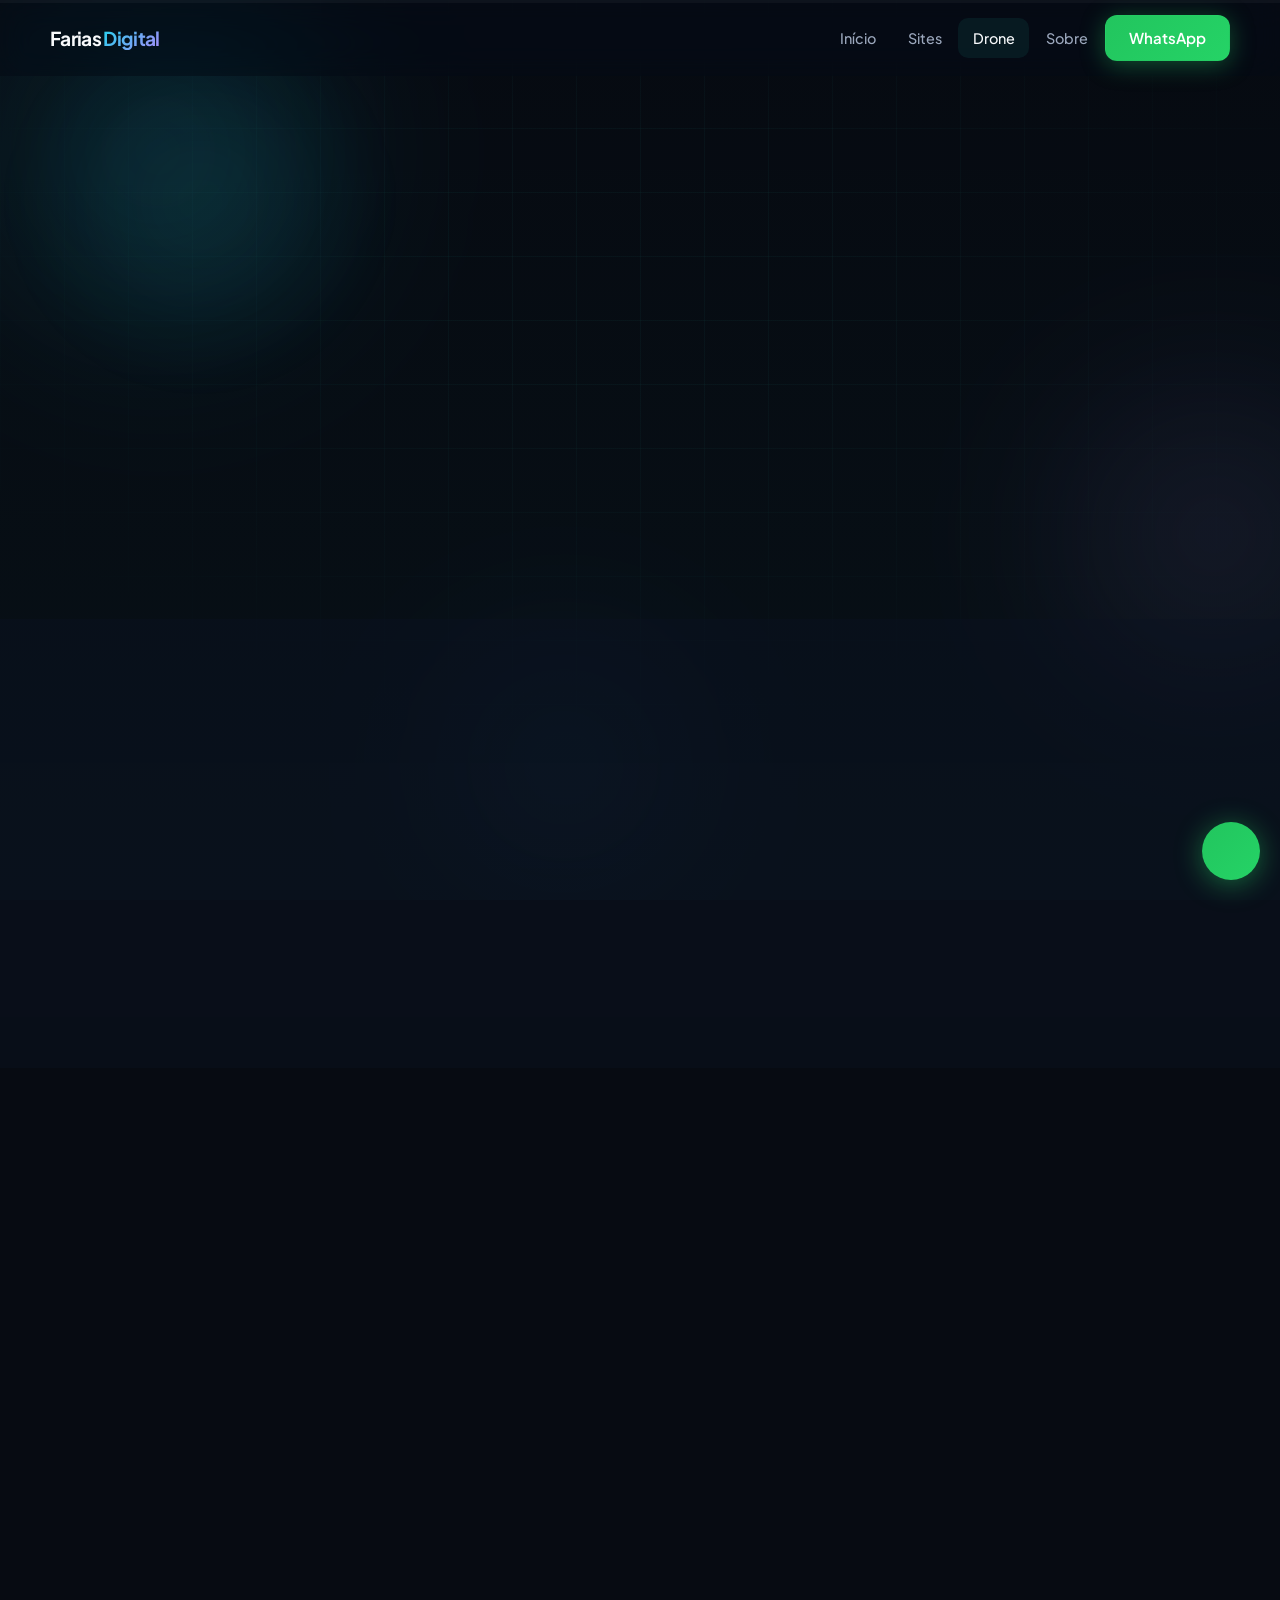
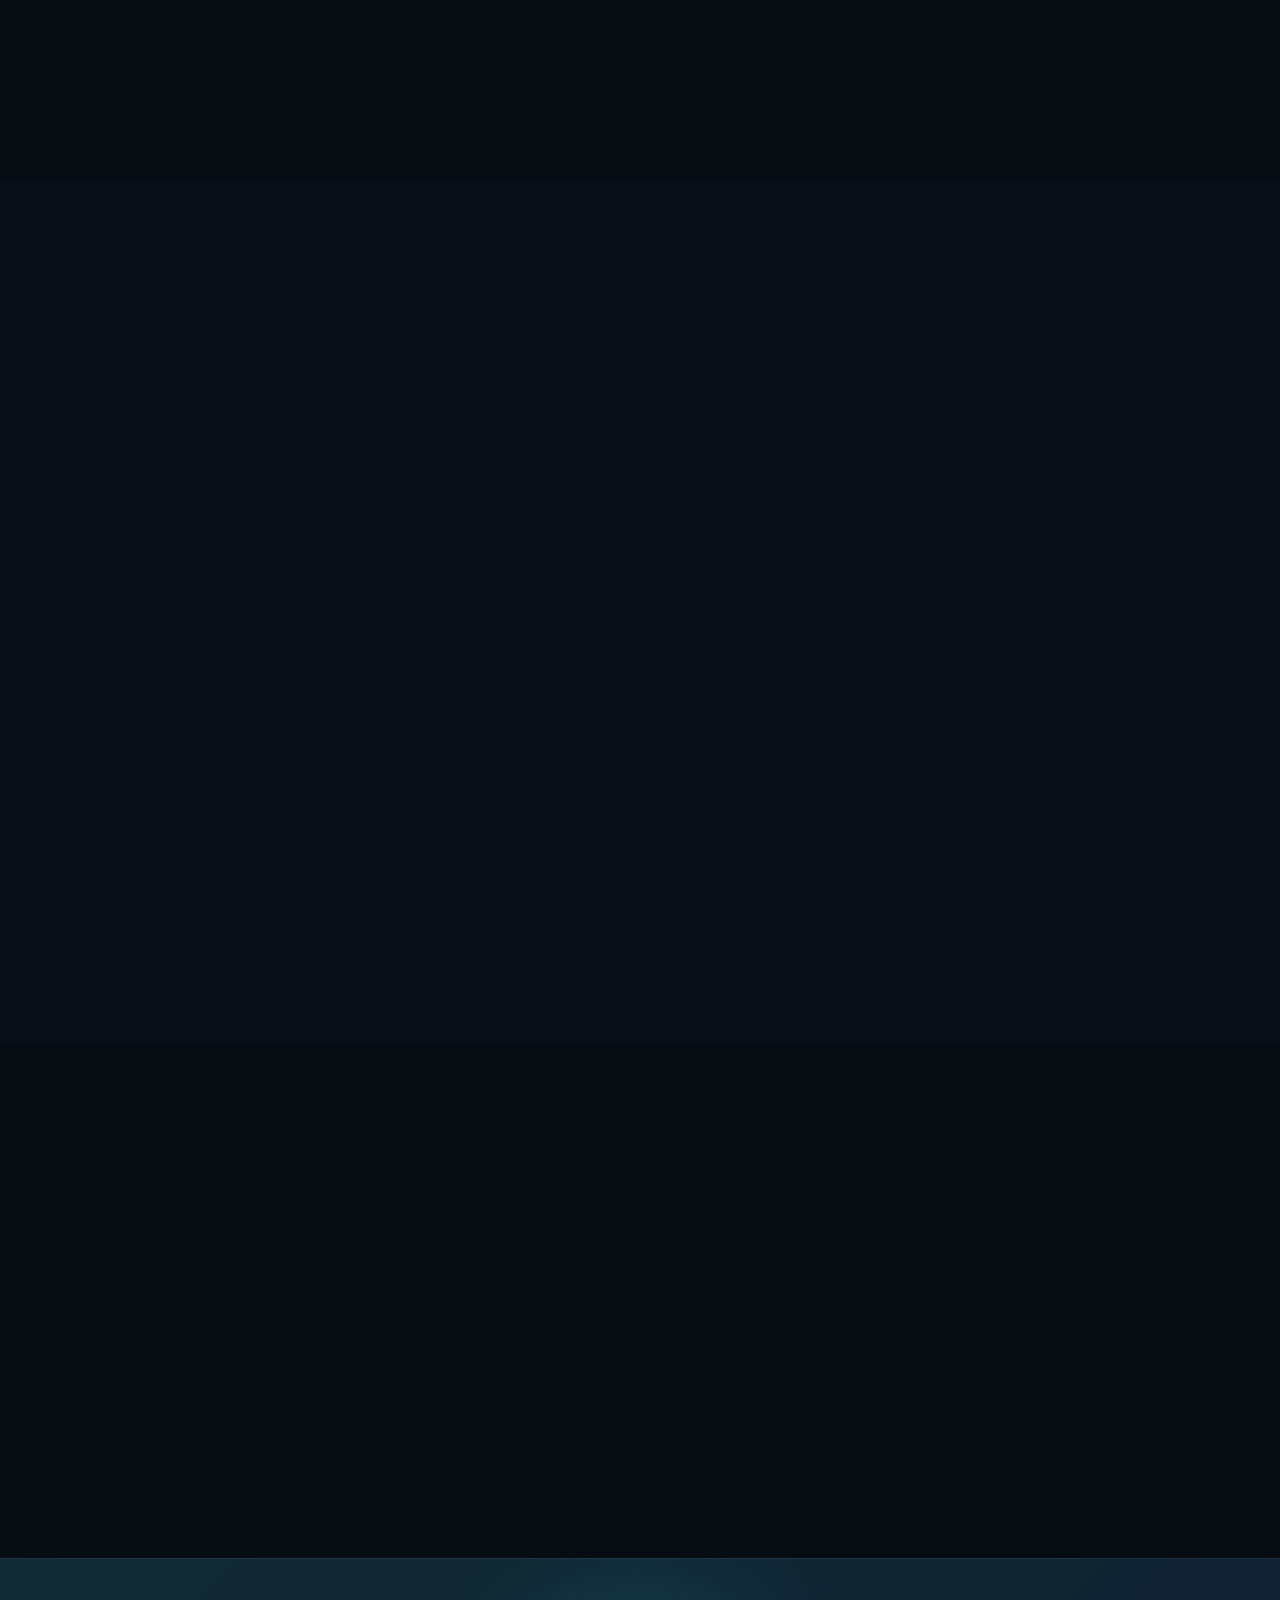
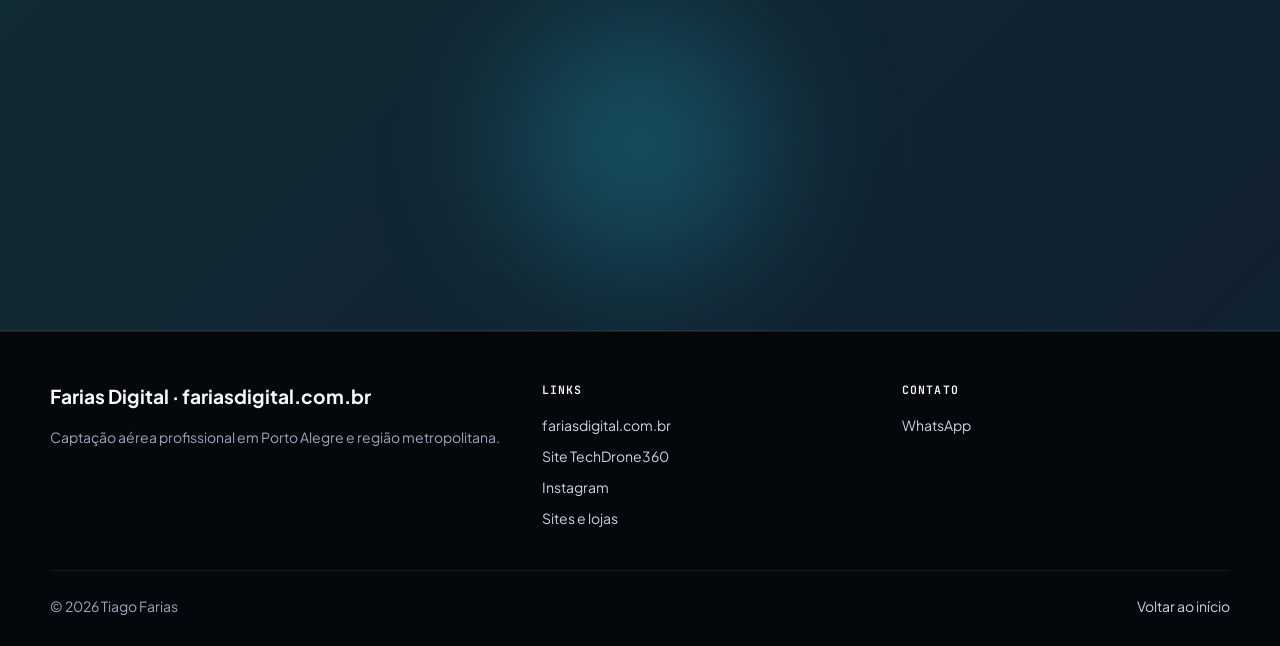
==== commit 36723775: "Apontar menu Drone para TechDrone360 e simplificar rótulo do portfólio." ====
--- a/drone/index.html
+++ b/drone/index.html
@@ -10,7 +10,12 @@
   <meta name="geo.placename" content="Porto Alegre">
   <meta name="ICBM" content="-30.0346, -51.2177">
   <link rel="canonical" href="https://fariasdigital.com.br/drone/">
-  <link rel="icon" href="../assets/img/favicon.svg" type="image/svg+xml">
+  <meta name="google-site-verification" content="cRS4_PzF3urnvxZZPNqQL-gmxPXefEWOIbuFLmLq4r8">
+  <link rel="icon" href="/favicon.ico" sizes="48x48">
+  <link rel="icon" href="/assets/img/favicon.svg" type="image/svg+xml">
+  <link rel="icon" href="/assets/img/favicon-32.png" type="image/png" sizes="32x32">
+  <link rel="icon" href="/assets/img/favicon-16.png" type="image/png" sizes="16x16">
+  <link rel="apple-touch-icon" href="/assets/img/apple-touch-icon.png">
   <link rel="preconnect" href="https://fonts.googleapis.com">
   <link rel="preconnect" href="https://fonts.gstatic.com" crossorigin>
   <meta name="theme-color" content="#060b14">
@@ -42,12 +47,12 @@
   </div>
   <header class="site-header">
     <div class="container site-header__inner">
-      <a href="../" class="logo" data-logo>Farias <span>Digital</span></a>
+      <a href="../" class="logo" data-logo>Farias Digital</a>
       <nav aria-label="Principal">
         <ul class="site-nav">
           <li><a href="../">Início</a></li>
           <li><a href="../sites/">Sites</a></li>
-          <li><a href="../drone/" class="is-active">Drone</a></li>
+          <li><a href="https://techdrone360.com.br/" class="is-active" target="_blank" rel="noopener">Drone</a></li>
           <li><a href="../sobre/">Sobre</a></li>
           <li><a href="#" data-wa="drone" class="btn btn--whatsapp">WhatsApp</a></li>
         </ul>
@@ -60,7 +65,7 @@
     <div class="container mobile-nav" id="mobile-nav" data-mobile-nav>
       <a href="../">Início</a>
       <a href="../sites/">Sites</a>
-      <a href="../drone/">Drone</a>
+      <a href="https://techdrone360.com.br/" target="_blank" rel="noopener">Drone</a>
       <a href="../sobre/">Sobre</a>
       <a href="#" data-wa="drone" class="btn btn--whatsapp btn--block">WhatsApp</a>
     </div>
@@ -215,9 +220,7 @@
     </div>
   </footer>
 
-  <a href="#" data-wa="drone" class="wa-float" aria-label="WhatsApp">
-    <svg viewBox="0 0 24 24" fill="currentColor" aria-hidden="true"><path d="M17.472 14.382c-.297-.149-1.758-.867-2.03-.967-.273-.099-.471-.148-.67.15-.197.297-.767.966-.94 1.164-.173.199-.347.223-.644.075-.297-.15-1.255-.463-2.39-1.475-.883-.788-1.48-1.761-1.653-2.059-.173-.297-.018-.458.13-.606.134-.133.298-.347.446-.52.149-.174.198-.298.298-.497.099-.198.05-.371-.025-.52-.075-.149-.669-1.612-.916-2.207-.242-.579-.487-.5-.669-.51-.173-.008-.371-.01-.57-.01-.198 0-.52.074-.792.372-.272.297-1.04 1.016-1.04 2.479 0 1.462 1.065 2.875 1.213 3.074.149.198 2.096 3.2 5.077 4.487.709.306 1.262.489 1.694.625.712.227 1.36.195 1.871.118.571-.085 1.758-.719 2.006-1.413.248-.694.248-1.289.173-1.413-.074-.124-.272-.198-.57-.347m-5.421 7.403h-.004a9.87 9.87 0 01-5.031-1.378l-.361-.214-3.741.982.998-3.648-.235-.374a9.86 9.86 0 01-1.51-5.26c.001-5.45 4.436-9.884 9.888-9.884 2.64 0 5.122 1.03 6.988 2.898a9.825 9.825 0 012.893 6.994c-.003 5.45-4.435 9.884-9.884 9.884m8.413-18.297A11.815 11.815 0 0012.05 0C5.495 0 .16 5.335.157 11.892c0 2.096.547 4.142 1.588 5.945L.057 24l6.305-1.654a11.882 11.882 0 005.683 1.448h.005c6.554 0 11.89-5.335 11.893-11.893a11.821 11.821 0 00-3.48-8.413z"/></svg>
-  </a>
+  <a href="#" data-wa="drone" class="wa-float" aria-label="WhatsApp"></a>
 
   <script src="../assets/js/config.js"></script>
   <script src="../assets/js/seo.js"></script>
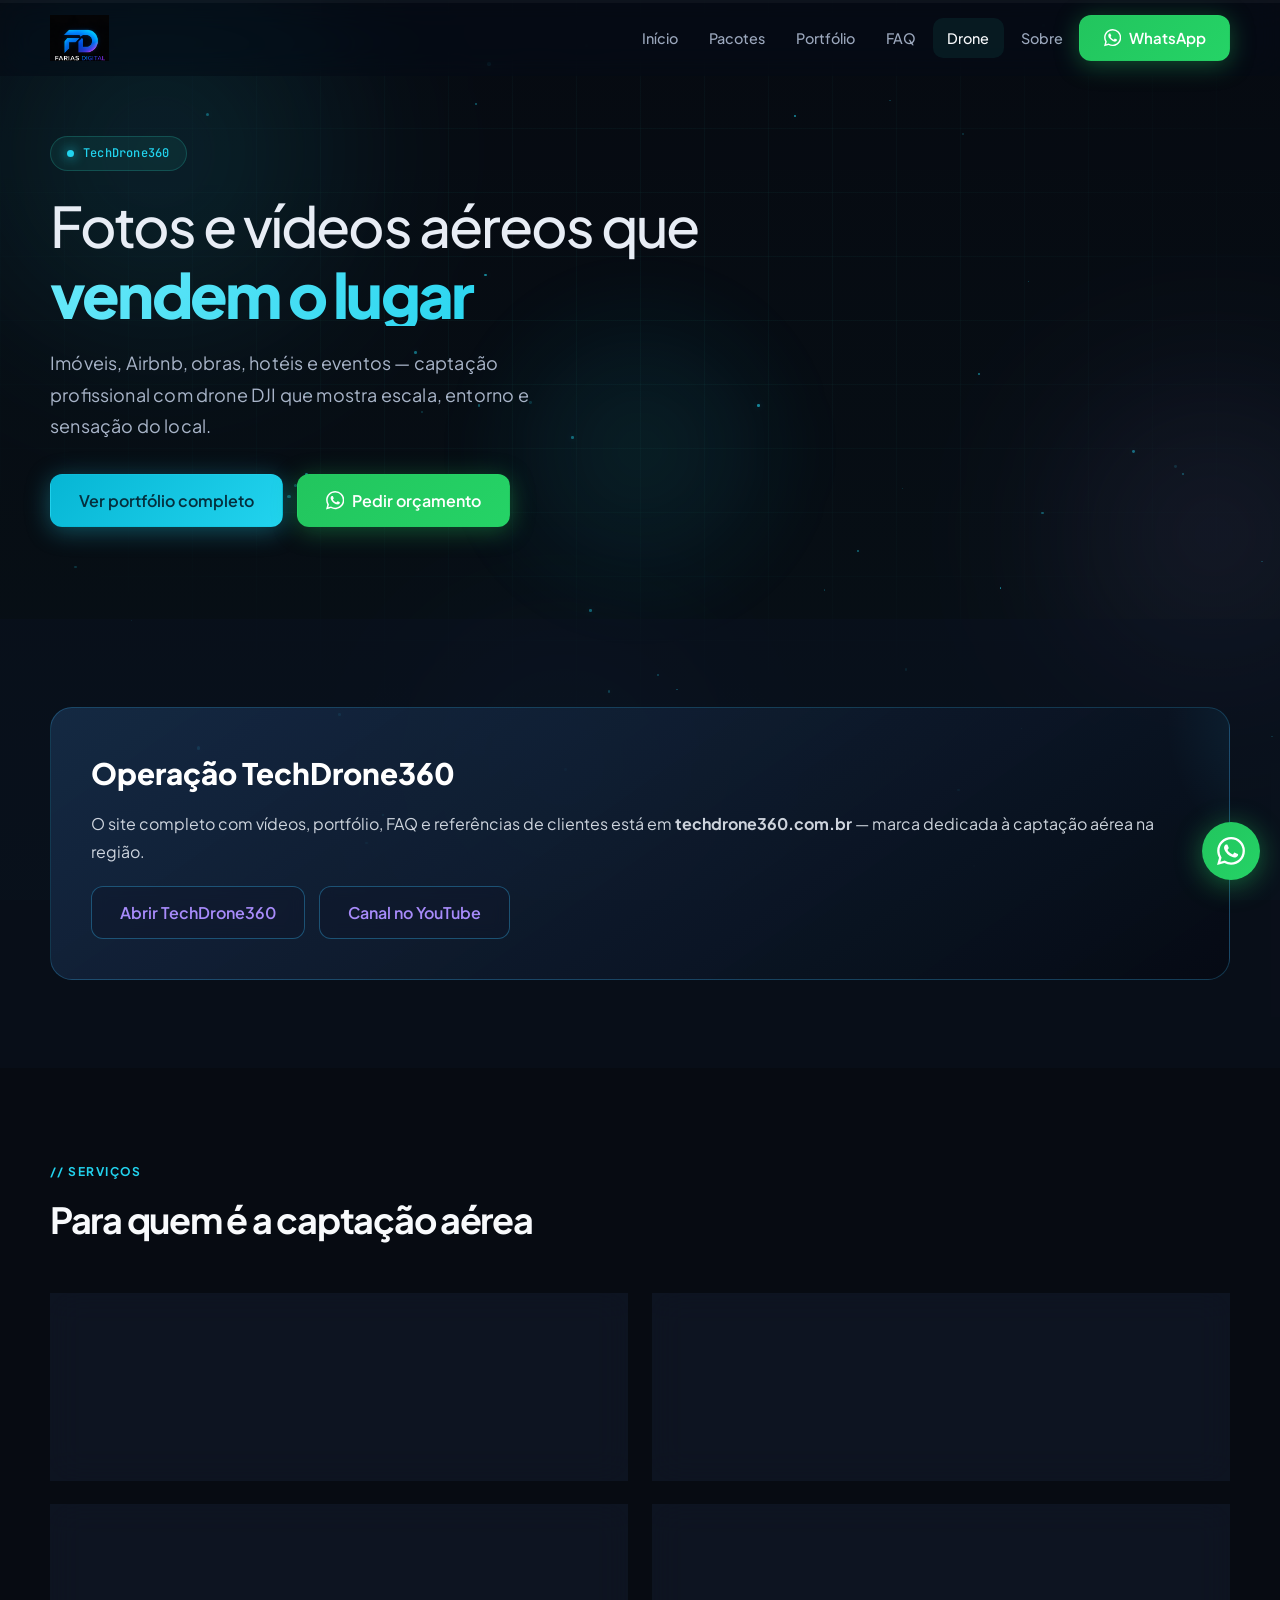
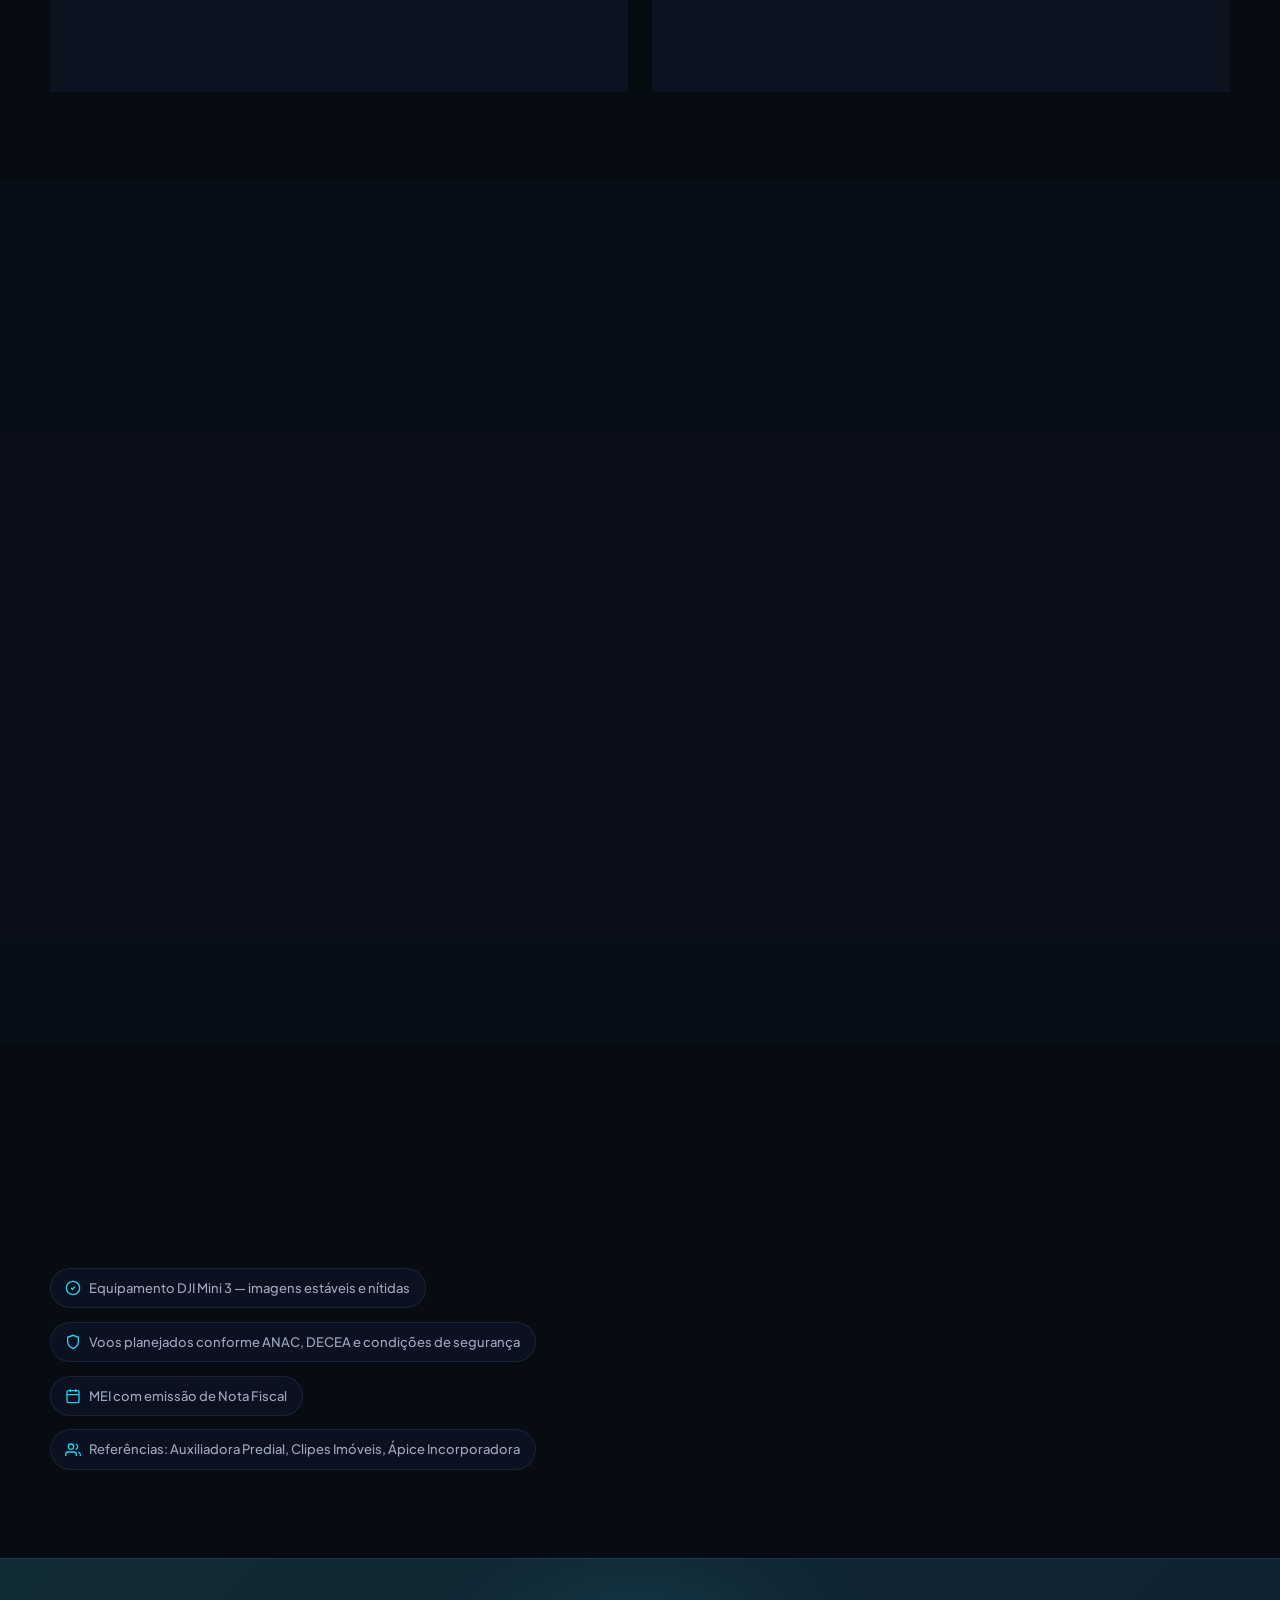
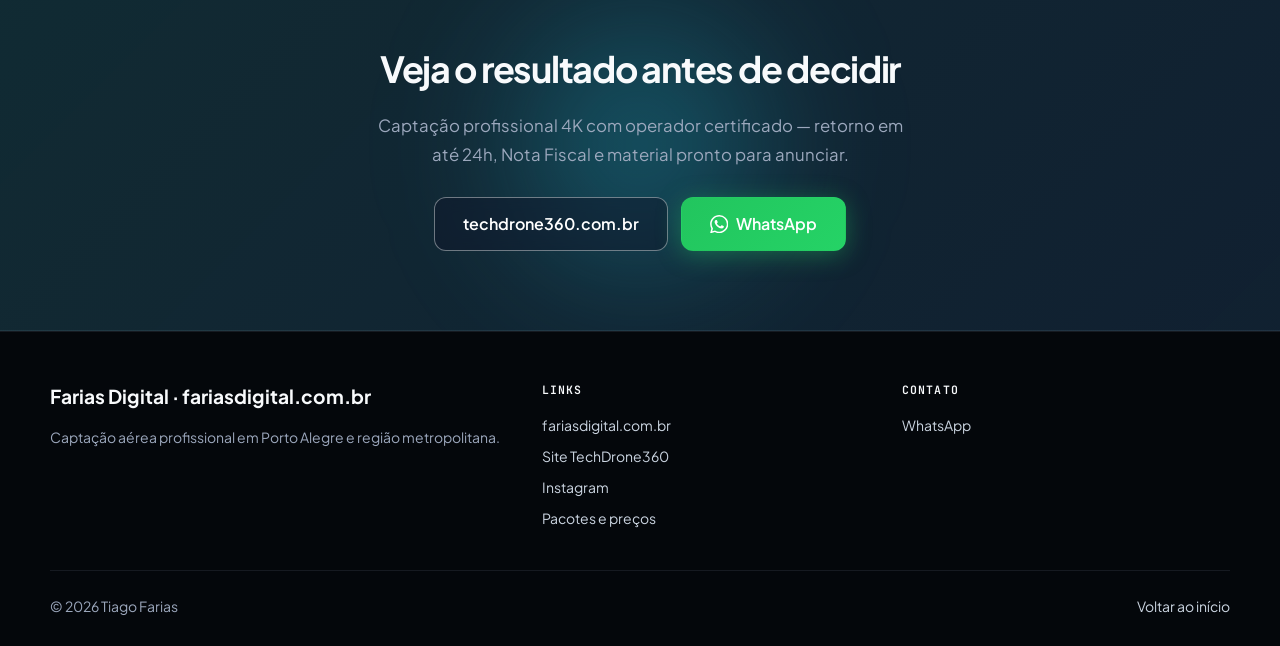
==== commit 8b29fdce: "Atualizar identidade visual e preview de compartilhamento do hub. Integra o novo logo, favicons e im" ====
--- a/drone/index.html
+++ b/drone/index.html
@@ -28,6 +28,9 @@
   <meta property="og:site_name" content="Farias Digital">
   <meta property="og:locale" content="pt_BR">
   <meta property="og:image" content="https://fariasdigital.com.br/assets/img/og-image.png">
+  <meta property="og:image:width" content="1200">
+  <meta property="og:image:height" content="630">
+  <meta property="og:image:type" content="image/png">
   <meta property="og:image:alt" content="Farias Digital — captação aérea com drone em Porto Alegre">
   <meta name="twitter:card" content="summary_large_image">
   <meta name="twitter:title" content="Drone para Imóveis e Empresas em Porto Alegre | Farias Digital">
@@ -51,7 +54,9 @@
       <nav aria-label="Principal">
         <ul class="site-nav">
           <li><a href="../">Início</a></li>
-          <li><a href="../sites/">Sites</a></li>
+          <li><a href="../sites/">Pacotes</a></li>
+          <li><a href="../portfolio/">Portfólio</a></li>
+          <li><a href="../faq/">FAQ</a></li>
           <li><a href="https://techdrone360.com.br/" class="is-active" target="_blank" rel="noopener">Drone</a></li>
           <li><a href="../sobre/">Sobre</a></li>
           <li><a href="#" data-wa="drone" class="btn btn--whatsapp">WhatsApp</a></li>
@@ -64,7 +69,9 @@
     </div>
     <div class="container mobile-nav" id="mobile-nav" data-mobile-nav>
       <a href="../">Início</a>
-      <a href="../sites/">Sites</a>
+      <a href="../sites/">Pacotes</a>
+      <a href="../portfolio/">Portfólio</a>
+      <a href="../faq/">FAQ</a>
       <a href="https://techdrone360.com.br/" target="_blank" rel="noopener">Drone</a>
       <a href="../sobre/">Sobre</a>
       <a href="#" data-wa="drone" class="btn btn--whatsapp btn--block">WhatsApp</a>
@@ -181,7 +188,7 @@
     <section class="cta-band">
       <div class="container">
         <h2 class="cta-band__title" data-reveal>Veja o resultado antes de decidir</h2>
-        <p class="cta-band__text" data-reveal data-reveal-delay="1">Portfólio, vídeos e FAQ completos no site TechDrone360 — ou fale direto pelo WhatsApp.</p>
+        <p class="cta-band__text" data-reveal data-reveal-delay="1">Captação profissional 4K com operador certificado — retorno em até 24h, Nota Fiscal e material pronto para anunciar.</p>
         <div class="hero__actions" style="justify-content:center;margin-bottom:0;" data-reveal data-reveal-delay="2">
           <a href="https://techdrone360.com.br" class="btn btn--outline btn--lg" style="border-color:rgba(255,255,255,0.4);color:#fff;" target="_blank" rel="noopener">techdrone360.com.br</a>
           <a href="#" data-wa="drone" class="btn btn--whatsapp btn--lg">WhatsApp</a>
@@ -203,7 +210,7 @@
             <li><a href="#" data-dominio-link data-dominio>fariasdigital.com.br</a></li>
             <li><a href="https://techdrone360.com.br" target="_blank" rel="noopener">Site TechDrone360</a></li>
             <li><a href="https://www.instagram.com/techdrone360/" target="_blank" rel="noopener">Instagram</a></li>
-            <li><a href="../sites/">Sites e lojas</a></li>
+            <li><a href="../sites/">Pacotes e preços</a></li>
           </ul>
         </div>
         <div>
--- a/assets/css/main.css
+++ b/assets/css/main.css
@@ -338,19 +338,37 @@
 }
 
 .logo {
-  font-family: var(--font-display);
-  font-size: 1.2rem;
+  display: inline-flex;
+  align-items: center;
+  gap: 0.625rem;
+  line-height: 1.2;
+  position: relative;
+  flex-shrink: 0;
+  text-decoration: none;
+}
+
+.logo__icon {
+  display: block;
+  width: clamp(1.75rem, 4vw, 2rem);
+  height: clamp(1.75rem, 4vw, 2rem);
+  flex-shrink: 0;
+}
+
+.logo__text {
+  font-family: var(--font-sans);
   font-weight: 700;
+  font-size: clamp(0.95rem, 2.4vw, 1.125rem);
+  letter-spacing: -0.02em;
   color: var(--color-text);
-  letter-spacing: var(--tracking-tight);
-  position: relative;
-}
-
-.logo span {
-  background: linear-gradient(135deg, var(--color-primary), var(--color-accent));
-  -webkit-background-clip: text;
-  background-clip: text;
-  color: transparent;
+  white-space: nowrap;
+}
+
+.logo__img {
+  display: block;
+  height: clamp(2.35rem, 5.5vw, 2.85rem);
+  width: auto;
+  max-width: min(14rem, 48vw);
+  object-fit: contain;
 }
 
 .site-nav {
@@ -494,6 +512,7 @@
 }
 
 .btn--lg { padding: 1rem 1.75rem; font-size: 1rem; }
+.btn--sm { padding: 0.5rem 1rem; font-size: var(--text-sm); }
 .btn--block { width: 100%; }
 
 /* —— Hero —— */
@@ -1095,6 +1114,10 @@
   .package-grid { grid-template-columns: repeat(3, 1fr); }
 }
 
+@media (min-width: 1100px) {
+  .package-grid { grid-template-columns: repeat(4, 1fr); }
+}
+
 .package-card {
   position: relative;
   display: flex;
@@ -1204,6 +1227,63 @@
 }
 
 /* —— Demo cards —— */
+.filter-bar {
+  display: flex;
+  flex-wrap: wrap;
+  gap: 0.65rem;
+  justify-content: center;
+  margin-bottom: 2.5rem;
+  padding-bottom: 0.5rem;
+}
+
+.filter-btn {
+  position: relative;
+  display: inline-flex;
+  align-items: center;
+  padding: 0.65rem 1.25rem;
+  font-family: var(--font-sans);
+  font-size: 0.875rem;
+  font-weight: 500;
+  color: var(--color-muted);
+  background: var(--color-surface);
+  border: 1px solid var(--color-border);
+  border-radius: var(--radius);
+  cursor: pointer;
+  transition: all 0.25s var(--ease-out-expo);
+  outline: none;
+  text-transform: capitalize;
+}
+
+.filter-btn:hover {
+  color: var(--color-text);
+  background: var(--color-surface-solid);
+  border-color: var(--color-border-bright);
+  transform: translateY(-1px);
+}
+
+.filter-btn.is-active {
+  color: var(--color-primary);
+  background: rgba(34, 211, 238, 0.08);
+  border-color: var(--color-primary);
+  box-shadow: 0 0 24px rgba(34, 211, 238, 0.15);
+  font-weight: 600;
+}
+
+.filter-btn:active {
+  transform: translateY(0);
+}
+
+@media (max-width: 640px) {
+  .filter-bar {
+    margin-bottom: 2rem;
+  }
+  
+  .filter-btn {
+    padding: 0.55rem 1rem;
+    font-size: 0.8125rem;
+  }
+}
+
 .demo-grid {
   display: grid;
   gap: 1.35rem;
@@ -1718,7 +1798,13 @@
   animation: none;
 }
 
-.wa-float svg { width: 28px; height: 28px; }
+.wa-float .wa-icon { width: 28px; height: 28px; }
+
+.wa-icon {
+  width: 1.15em;
+  height: 1.15em;
+  flex-shrink: 0;
+}
 
 /* —— Drone page —— */
 .drone-hero-card {
@@ -2377,3 +2463,706 @@
   font-size: 0.95rem;
   line-height: 1.65;
 }
+
+/* —— Site vs Instagram Section —— */
+.site-vs-insta {
+  background: linear-gradient(180deg, var(--color-bg) 0%, #0a0f1a 50%, var(--color-bg) 100%);
+  position: relative;
+  overflow: hidden;
+}
+
+.site-vs-insta::before {
+  content: '';
+  position: absolute;
+  top: 0;
+  left: 50%;
+  width: 1px;
+  height: 100%;
+  background: linear-gradient(180deg, transparent 0%, rgba(34, 211, 238, 0.2) 20%, rgba(34, 211, 238, 0.2) 80%, transparent 100%);
+  transform: translateX(-50%);
+}
+
+.comparison-table {
+  display: grid;
+  grid-template-columns: 1fr 1fr;
+  gap: 2rem;
+  margin-top: 3rem;
+}
+
+@media (max-width: 900px) {
+  .comparison-table {
+    grid-template-columns: 1fr;
+    gap: 2.5rem;
+  }
+}
+
+.comparison-col {
+  border-radius: var(--radius-lg);
+  border: 1px solid var(--color-border);
+  padding: 2rem;
+  background: rgba(255, 255, 255, 0.015);
+  backdrop-filter: blur(12px);
+  position: relative;
+}
+
+.comparison-col--danger {
+  border-color: rgba(239, 68, 68, 0.25);
+  background: rgba(239, 68, 68, 0.03);
+}
+
+.comparison-col--success {
+  border-color: rgba(34, 211, 238, 0.35);
+  background: rgba(34, 211, 238, 0.03);
+  box-shadow: 0 0 60px rgba(34, 211, 238, 0.08);
+}
+
+.comparison-col__header {
+  display: flex;
+  flex-direction: column;
+  align-items: center;
+  text-align: center;
+  gap: 0.75rem;
+  padding-bottom: 1.5rem;
+  border-bottom: 1px solid var(--color-border);
+  margin-bottom: 1.5rem;
+}
+
+.comparison-col__header svg {
+  width: 48px;
+  height: 48px;
+  color: var(--color-primary);
+  opacity: 0.8;
+}
+
+.comparison-col--danger .comparison-col__header svg {
+  color: #ef4444;
+}
+
+.comparison-col__header h3 {
+  margin: 0;
+  font-size: var(--text-xl);
+  font-weight: 700;
+  color: var(--color-text);
+}
+
+.comparison-tag {
+  display: inline-block;
+  padding: 0.35rem 0.85rem;
+  border-radius: 6px;
+  font-size: var(--text-xs);
+  font-weight: 600;
+  text-transform: uppercase;
+  letter-spacing: 0.05em;
+}
+
+.comparison-tag--danger {
+  background: rgba(239, 68, 68, 0.15);
+  color: #fca5a5;
+  border: 1px solid rgba(239, 68, 68, 0.3);
+}
+
+.comparison-tag--success {
+  background: rgba(34, 211, 238, 0.15);
+  color: #67e8f9;
+  border: 1px solid rgba(34, 211, 238, 0.4);
+}
+
+.comparison-list {
+  list-style: none;
+  padding: 0;
+  margin: 0;
+  display: flex;
+  flex-direction: column;
+  gap: 1.25rem;
+}
+
+.comparison-item {
+  display: flex;
+  gap: 1rem;
+  align-items: flex-start;
+}
+
+.comparison-item > svg {
+  width: 24px;
+  height: 24px;
+  flex-shrink: 0;
+  margin-top: 2px;
+}
+
+.comparison-item--bad > svg {
+  color: #f87171;
+  stroke-width: 2.5;
+}
+
+.comparison-item--good > svg {
+  color: #22d3ee;
+  stroke-width: 2.5;
+}
+
+.comparison-item strong {
+  display: block;
+  font-size: 1rem;
+  font-weight: 700;
+  color: var(--color-text);
+  margin-bottom: 0.35rem;
+  line-height: 1.4;
+}
+
+.comparison-item p {
+  margin: 0;
+  font-size: 0.9rem;
+  line-height: 1.6;
+  color: var(--color-muted);
+}
+
+.comparativo-more {
+  margin: 2rem 0 0;
+  text-align: center;
+}
+
+@media (max-width: 600px) {
+  .comparativo-more .btn {
+    width: 100%;
+  }
+}
+
+.reality-box {
+  margin-top: 3rem;
+  padding: 2rem;
+  border-radius: var(--radius-lg);
+  background: rgba(251, 191, 36, 0.05);
+  border: 2px solid rgba(251, 191, 36, 0.25);
+  display: flex;
+  gap: 1.5rem;
+  align-items: flex-start;
+}
+
+.reality-box__icon {
+  width: 48px;
+  height: 48px;
+  color: #fbbf24;
+  flex-shrink: 0;
+}
+
+.reality-box__content h3 {
+  margin: 0 0 0.75rem 0;
+  font-size: var(--text-lg);
+  font-weight: 700;
+  color: #fbbf24;
+}
+
+.reality-box__content p {
+  margin: 0;
+  font-size: 1rem;
+  line-height: 1.7;
+  color: var(--color-text);
+}
+
+.reality-box__content strong {
+  color: var(--color-primary);
+}
+
+@media (max-width: 600px) {
+  .reality-box {
+    flex-direction: column;
+    gap: 1rem;
+  }
+  
+  .reality-box__icon {
+    width: 36px;
+    height: 36px;
+  }
+}
+
+.stats-proof {
+  margin-top: 3.5rem;
+  padding: 2.5rem;
+  border-radius: var(--radius-lg);
+  background: rgba(255, 255, 255, 0.02);
+  border: 1px solid var(--color-border);
+}
+
+.stats-proof__title {
+  margin: 0 0 2rem 0;
+  font-size: var(--text-xl);
+  font-weight: 700;
+  text-align: center;
+  color: var(--color-text);
+}
+
+.stats-proof__grid {
+  display: grid;
+  grid-template-columns: repeat(auto-fit, minmax(240px, 1fr));
+  gap: 2rem;
+}
+
+.stats-proof__item {
+  text-align: center;
+  padding: 1.5rem;
+  border-radius: var(--radius);
+  background: rgba(34, 211, 238, 0.03);
+  border: 1px solid rgba(34, 211, 238, 0.15);
+}
+
+.stats-proof__item strong {
+  display: block;
+  font-size: clamp(2.5rem, 5vw, 3.5rem);
+  font-weight: 800;
+  background: linear-gradient(135deg, var(--color-primary), var(--color-accent));
+  -webkit-background-clip: text;
+  background-clip: text;
+  color: transparent;
+  line-height: 1.1;
+  margin-bottom: 0.75rem;
+}
+
+.stats-proof__item p {
+  margin: 0 0 0.75rem 0;
+  font-size: 0.95rem;
+  line-height: 1.5;
+  color: var(--color-text);
+  font-weight: 500;
+}
+
+.stats-proof__item cite {
+  display: block;
+  font-size: 0.75rem;
+  font-style: normal;
+  color: var(--color-muted);
+  margin-top: 0.5rem;
+}
+
+.inline-cta--emphasis {
+  margin-top: 3rem;
+  padding: 2.5rem 2rem;
+  background: linear-gradient(135deg, rgba(34, 211, 238, 0.08), rgba(167, 139, 250, 0.08));
+  border: 2px solid rgba(34, 211, 238, 0.25);
+  box-shadow: 0 0 60px rgba(34, 211, 238, 0.12);
+}
+
+.inline-cta--emphasis p {
+  font-size: var(--text-lg);
+}
+
+/* —— Proof bar —— */
+.proof-bar {
+  display: grid;
+  grid-template-columns: repeat(auto-fit, minmax(200px, 1fr));
+  gap: 1rem;
+  padding: 1.5rem 0;
+  border-block: 1px solid var(--color-border);
+  background: rgba(13, 19, 32, 0.6);
+}
+
+.proof-bar__item {
+  text-align: center;
+  padding: 0.75rem 1rem;
+}
+
+.proof-bar__value {
+  display: block;
+  font-size: clamp(1.75rem, 3vw, 2.25rem);
+  font-weight: 800;
+  letter-spacing: var(--tracking-tight);
+  background: linear-gradient(135deg, var(--color-primary), var(--color-accent));
+  -webkit-background-clip: text;
+  background-clip: text;
+  color: transparent;
+  line-height: 1.1;
+}
+
+.proof-bar__label {
+  display: block;
+  margin-top: 0.35rem;
+  font-size: var(--text-sm);
+  color: var(--color-muted);
+  line-height: 1.4;
+}
+
+/* —— Intent grid —— */
+.intent-grid {
+  display: grid;
+  grid-template-columns: repeat(auto-fit, minmax(220px, 1fr));
+  gap: 1rem;
+}
+
+.intent-card {
+  display: flex;
+  flex-direction: column;
+  gap: 0.5rem;
+  padding: 1.35rem 1.25rem;
+  border-radius: var(--radius);
+  border: 1px solid var(--color-border);
+  background: var(--color-surface);
+  text-decoration: none;
+  color: inherit;
+  transition: border-color 0.25s var(--ease-out-expo), transform 0.25s var(--ease-out-expo), box-shadow 0.25s var(--ease-out-expo);
+}
+
+.intent-card:hover {
+  border-color: var(--color-border-bright);
+  transform: translateY(-3px);
+  box-shadow: 0 12px 40px rgba(0, 0, 0, 0.25), 0 0 30px var(--color-primary-glow);
+}
+
+.intent-card__title {
+  margin: 0;
+  font-size: var(--text-lg);
+  font-weight: 700;
+  color: var(--color-text);
+}
+
+.intent-card__desc {
+  margin: 0;
+  font-size: var(--text-sm);
+  color: var(--color-muted);
+  line-height: 1.55;
+  flex: 1;
+}
+
+.intent-card__link {
+  margin-top: 0.25rem;
+  font-size: var(--text-sm);
+  font-weight: 600;
+  color: var(--color-primary);
+}
+
+/* —— Pricing callout —— */
+.pricing-callout {
+  display: flex;
+  flex-wrap: wrap;
+  align-items: center;
+  justify-content: space-between;
+  gap: 1.25rem 2rem;
+  padding: 1.5rem 1.75rem;
+  margin-bottom: 2rem;
+  border-radius: var(--radius-lg);
+  border: 1px solid rgba(34, 211, 238, 0.35);
+  background: linear-gradient(135deg, rgba(34, 211, 238, 0.1), rgba(167, 139, 250, 0.06));
+  box-shadow: 0 0 40px rgba(34, 211, 238, 0.08);
+}
+
+.pricing-callout__content {
+  flex: 1;
+  min-width: 220px;
+}
+
+.pricing-callout__eyebrow {
+  margin: 0 0 0.35rem;
+  font-size: var(--text-xs);
+  font-weight: 600;
+  letter-spacing: var(--tracking-wide);
+  text-transform: uppercase;
+  color: var(--color-primary);
+}
+
+.pricing-callout__title {
+  margin: 0 0 0.5rem;
+  font-size: var(--text-xl);
+  font-weight: 700;
+  color: var(--color-text);
+}
+
+.pricing-callout__price {
+  margin: 0 0 0.5rem;
+  font-size: clamp(1.5rem, 3vw, 2rem);
+  font-weight: 800;
+  color: var(--color-primary);
+  letter-spacing: var(--tracking-tight);
+}
+
+.pricing-callout__lead {
+  margin: 0;
+  font-size: var(--text-sm);
+  color: var(--color-muted);
+  line-height: 1.55;
+  max-width: 52ch;
+}
+
+.pricing-callout__actions {
+  display: flex;
+  flex-direction: column;
+  gap: 0.75rem;
+  flex-shrink: 0;
+}
+
+/* —— Hero premium —— */
+.hero__price-badge {
+  display: inline-flex;
+  align-items: center;
+  gap: 0.5rem;
+  margin-bottom: 1rem;
+  padding: 0.45rem 0.9rem;
+  border-radius: 999px;
+  border: 1px solid rgba(34, 211, 238, 0.35);
+  background: rgba(34, 211, 238, 0.08);
+  font-size: var(--text-sm);
+  font-weight: 600;
+  color: var(--color-primary);
+}
+
+.hero__price-badge strong {
+  color: var(--color-text);
+}
+
+.hero__trust {
+  display: flex;
+  flex-wrap: wrap;
+  gap: 0.5rem 1rem;
+  margin-top: 1.25rem;
+  padding: 0;
+  list-style: none;
+}
+
+.hero__trust li {
+  display: flex;
+  align-items: center;
+  gap: 0.35rem;
+  font-size: var(--text-xs);
+  color: var(--color-muted);
+}
+
+.hero__trust li::before {
+  content: '';
+  width: 5px;
+  height: 5px;
+  border-radius: 50%;
+  background: var(--color-primary);
+  flex-shrink: 0;
+}
+
+.hero-pricing-tags {
+  display: flex;
+  flex-wrap: wrap;
+  gap: 0.75rem;
+  margin-top: 1.25rem;
+}
+
+.hero-pricing-tag {
+  display: inline-flex;
+  flex-direction: column;
+  gap: 0.15rem;
+  padding: 0.65rem 1rem;
+  border-radius: var(--radius);
+  border: 1px solid var(--color-border);
+  background: var(--color-surface);
+}
+
+.hero-pricing-tag__label {
+  font-size: var(--text-xs);
+  color: var(--color-muted);
+}
+
+.hero-pricing-tag__price {
+  font-size: var(--text-base);
+  font-weight: 700;
+  color: var(--color-primary);
+}
+
+/* —— Service cards enhanced —— */
+.mini-service__price {
+  display: inline-block;
+  margin-top: 0.5rem;
+  font-size: var(--text-xs);
+  font-weight: 600;
+  color: var(--color-primary);
+}
+
+.mini-service__link {
+  display: inline-block;
+  margin-top: 0.75rem;
+  font-size: var(--text-sm);
+  font-weight: 600;
+  color: var(--color-primary);
+  text-decoration: none;
+}
+
+.mini-service__link:hover {
+  text-decoration: underline;
+}
+
+.servicos-home-cta {
+  display: flex;
+  flex-wrap: wrap;
+  justify-content: center;
+  gap: 0.75rem;
+  margin-top: 2rem;
+}
+
+@media (max-width: 600px) {
+  .servicos-home-cta .btn {
+    width: 100%;
+  }
+}
+
+/* —— Credibility —— */
+.credibility-grid {
+  display: grid;
+  gap: 2rem;
+}
+
+@media (min-width: 900px) {
+  .credibility-grid {
+    grid-template-columns: 1fr 1.2fr;
+    align-items: start;
+  }
+}
+
+.credibility-note {
+  margin: 0 0 1rem;
+  font-size: var(--text-sm);
+  color: var(--color-muted);
+  line-height: 1.55;
+  max-width: 52ch;
+}
+
+.credibility-sectors {
+  display: flex;
+  flex-wrap: wrap;
+  gap: 0.5rem;
+  margin-top: 1.25rem;
+}
+
+.credibility-sector {
+  padding: 0.35rem 0.75rem;
+  border-radius: 999px;
+  border: 1px solid var(--color-border);
+  background: var(--color-surface-light);
+  font-size: var(--text-xs);
+  font-weight: 500;
+  color: var(--color-muted);
+}
+
+.timeline {
+  display: flex;
+  flex-direction: column;
+  gap: 0;
+  border-left: 2px solid rgba(34, 211, 238, 0.25);
+  padding-left: 1.5rem;
+}
+
+.timeline__item {
+  position: relative;
+  padding-bottom: 1.5rem;
+}
+
+.timeline__item:last-child {
+  padding-bottom: 0;
+}
+
+.timeline__item::before {
+  content: '';
+  position: absolute;
+  left: calc(-1.5rem - 5px);
+  top: 0.35rem;
+  width: 8px;
+  height: 8px;
+  border-radius: 50%;
+  background: var(--color-primary);
+  box-shadow: 0 0 12px var(--color-primary-glow);
+}
+
+.timeline__period {
+  display: block;
+  font-size: var(--text-xs);
+  font-weight: 600;
+  letter-spacing: var(--tracking-wide);
+  text-transform: uppercase;
+  color: var(--color-primary);
+  margin-bottom: 0.25rem;
+}
+
+.timeline__title {
+  margin: 0 0 0.35rem;
+  font-size: var(--text-base);
+  font-weight: 700;
+  color: var(--color-text);
+}
+
+.timeline__text {
+  margin: 0;
+  font-size: var(--text-sm);
+  color: var(--color-muted);
+  line-height: 1.55;
+}
+
+/* —— Cases / proof cards —— */
+.cases-grid {
+  display: grid;
+  grid-template-columns: repeat(auto-fit, minmax(280px, 1fr));
+  gap: 1.25rem;
+}
+
+.case-card {
+  padding: 1.5rem;
+  border-radius: var(--radius-lg);
+  border: 1px solid var(--color-border);
+  background: var(--color-surface);
+  transition: border-color 0.25s, transform 0.25s;
+}
+
+.case-card:hover {
+  border-color: var(--color-border-bright);
+  transform: translateY(-2px);
+}
+
+.case-card__segment {
+  margin: 0 0 0.5rem;
+  font-size: var(--text-xs);
+  font-weight: 600;
+  letter-spacing: var(--tracking-wide);
+  text-transform: uppercase;
+  color: var(--color-primary);
+}
+
+.case-card__title {
+  margin: 0 0 0.5rem;
+  font-size: var(--text-lg);
+  font-weight: 700;
+}
+
+.case-card__desc {
+  margin: 0 0 1rem;
+  font-size: var(--text-sm);
+  color: var(--color-muted);
+  line-height: 1.55;
+}
+
+/* —— Package card badge override —— */
+.package-card__badge--value {
+  background: linear-gradient(135deg, var(--color-primary), var(--color-accent));
+  color: var(--color-bg);
+}
+
+/* —— Mobile performance —— */
+@media (max-width: 768px) {
+  .ambient__particles,
+  .ambient__cursor,
+  .ambient__scan {
+    display: none;
+  }
+
+  .ambient__orb {
+    opacity: 0.35;
+  }
+
+  .hero-orbit {
+    display: none;
+  }
+}
+
+@media (prefers-reduced-motion: reduce) {
+  .ambient__particles,
+  .ambient__cursor,
+  .ambient__scan,
+  .ambient__orb,
+  .hero-orbit {
+    display: none !important;
+  }
+
+  *, *::before, *::after {
+    animation-duration: 0.01ms !important;
+    animation-iteration-count: 1 !important;
+    transition-duration: 0.01ms !important;
+  }
+}
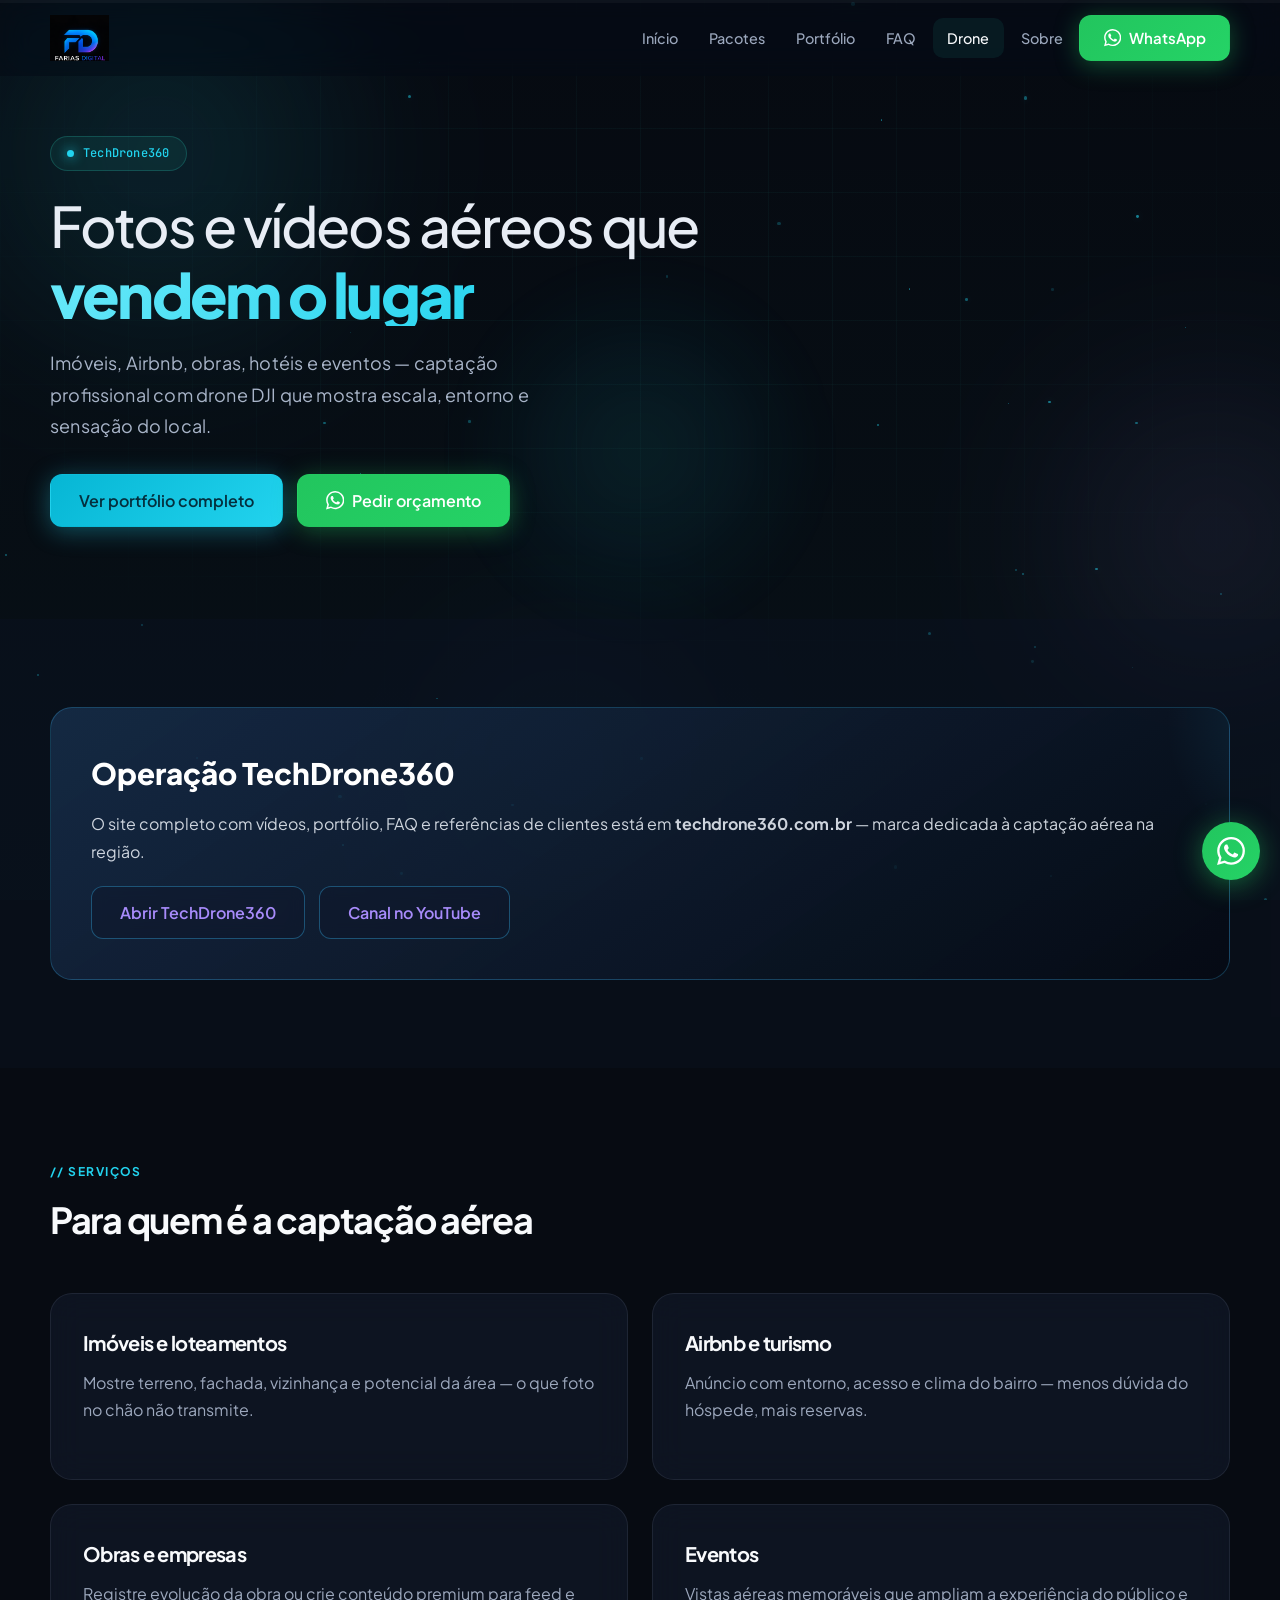
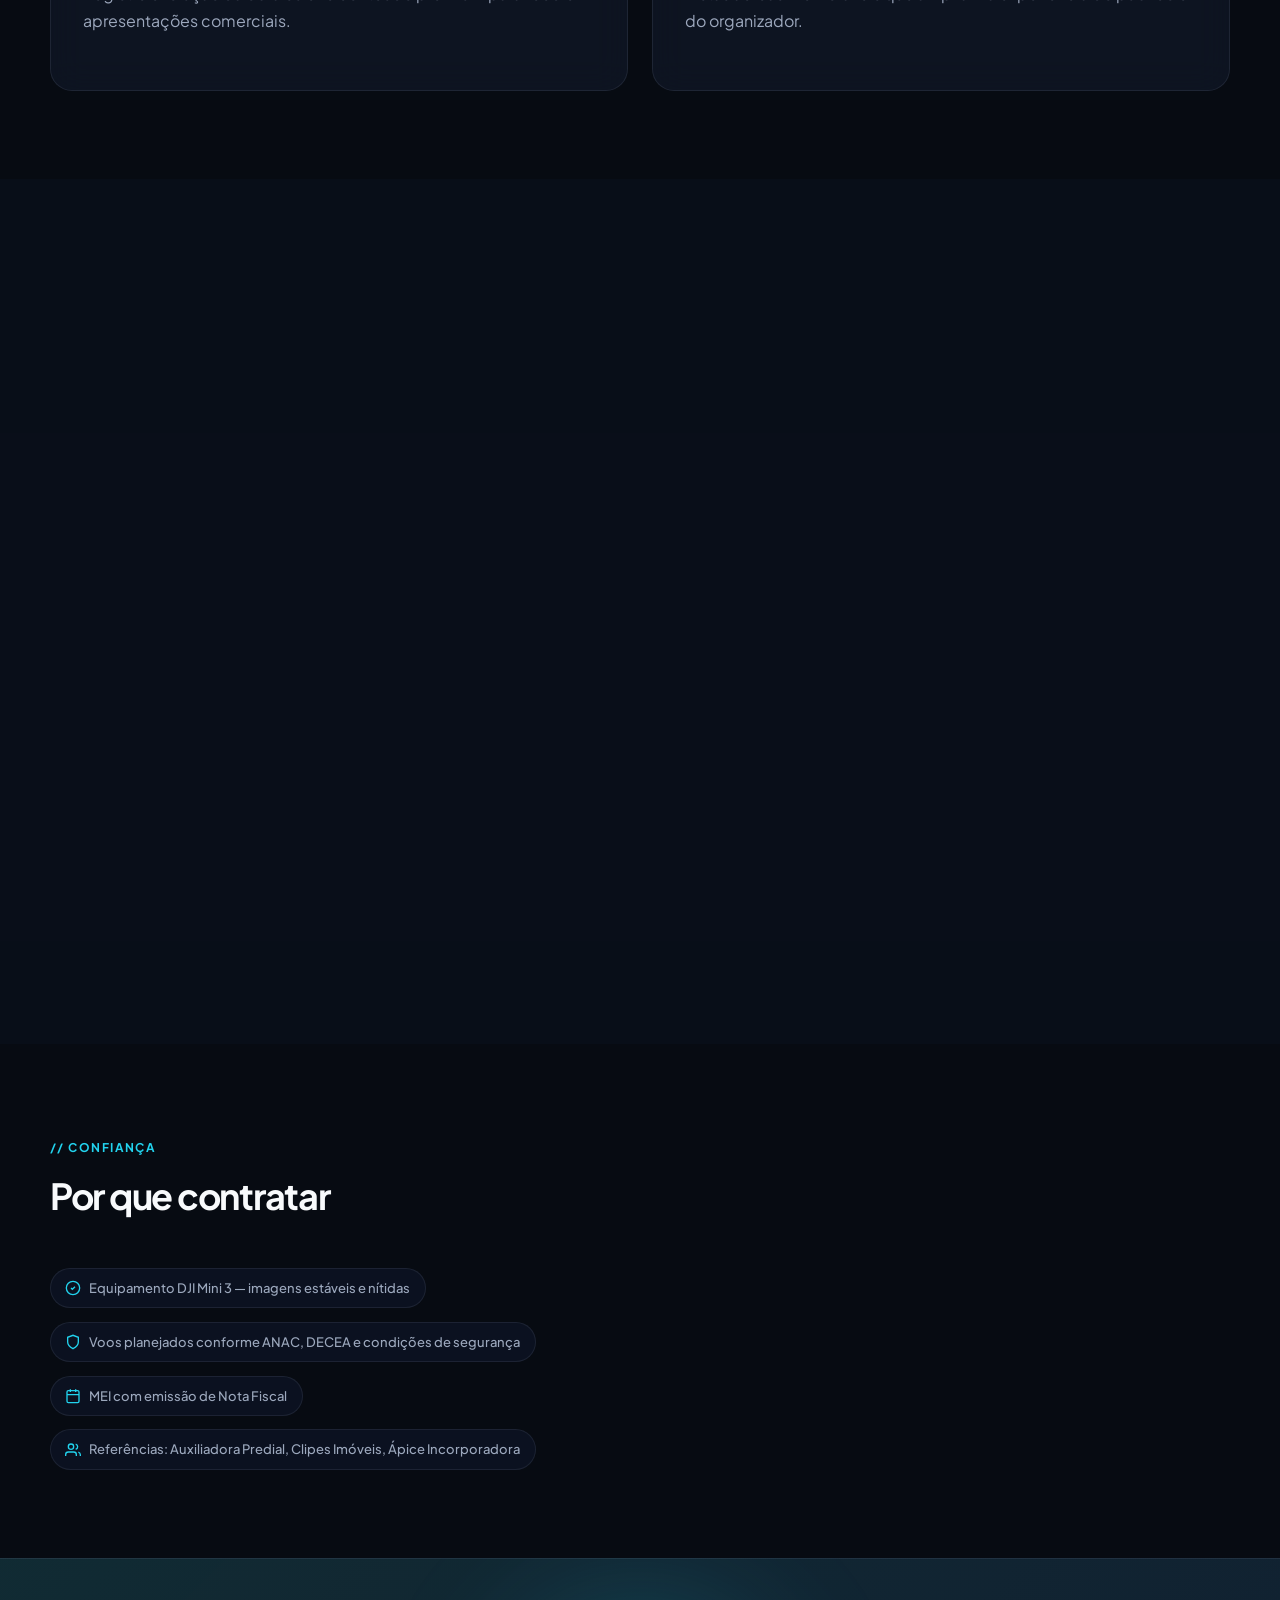
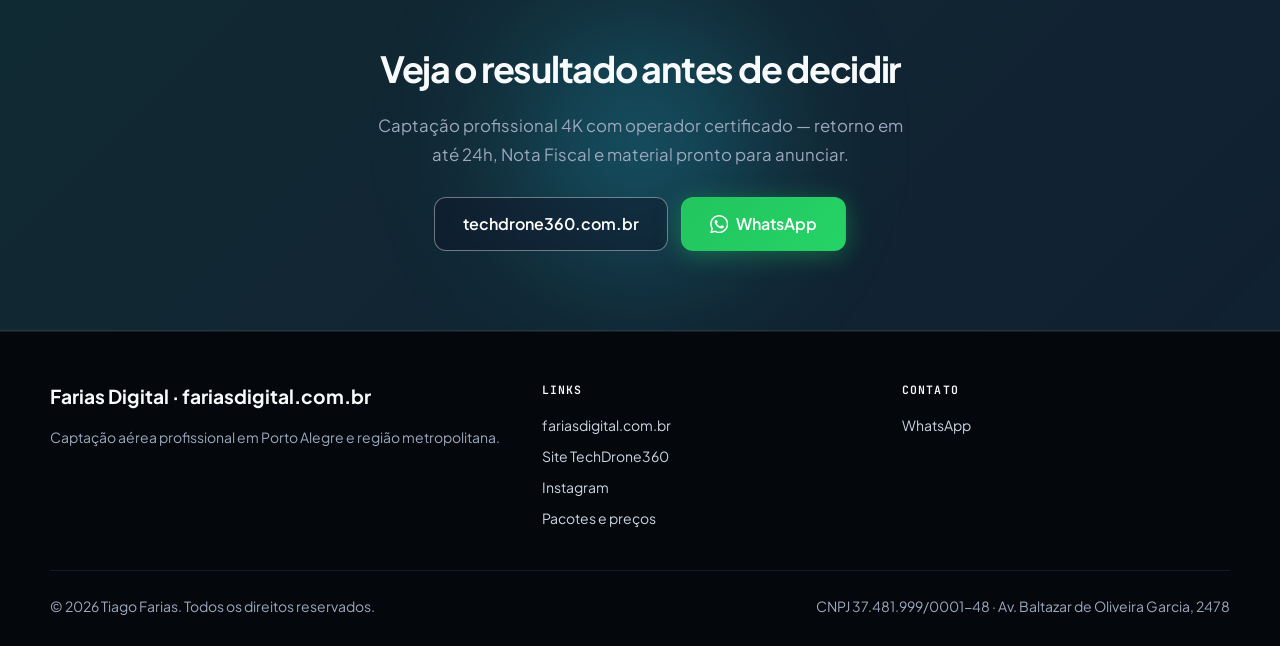
==== commit 2a866c10: "Padronizar rodapé com CNPJ e endereço em todas as páginas. Centraliza os dados legais da empresa no " ====
--- a/drone/index.html
+++ b/drone/index.html
@@ -221,8 +221,8 @@
         </div>
       </div>
       <div class="footer__bottom">
-        <span>© <span data-year></span> Tiago Farias</span>
-        <a href="../">Voltar ao início</a>
+        <span>© <span data-year></span> Tiago Farias. Todos os direitos reservados.</span>
+        <span><span data-empresa-legal></span></span>
       </div>
     </div>
   </footer>
--- a/assets/css/main.css
+++ b/assets/css/main.css
@@ -1767,6 +1767,18 @@
   flex-wrap: wrap;
   gap: 0.5rem 1.5rem;
   justify-content: space-between;
+  font-size: var(--text-sm);
+  color: var(--color-muted);
+}
+
+.footer__bottom [data-empresa-legal] {
+  text-align: right;
+}
+
+@media (max-width: 640px) {
+  .footer__bottom [data-empresa-legal] {
+    text-align: left;
+  }
 }
 
 /* —— WhatsApp float —— */
